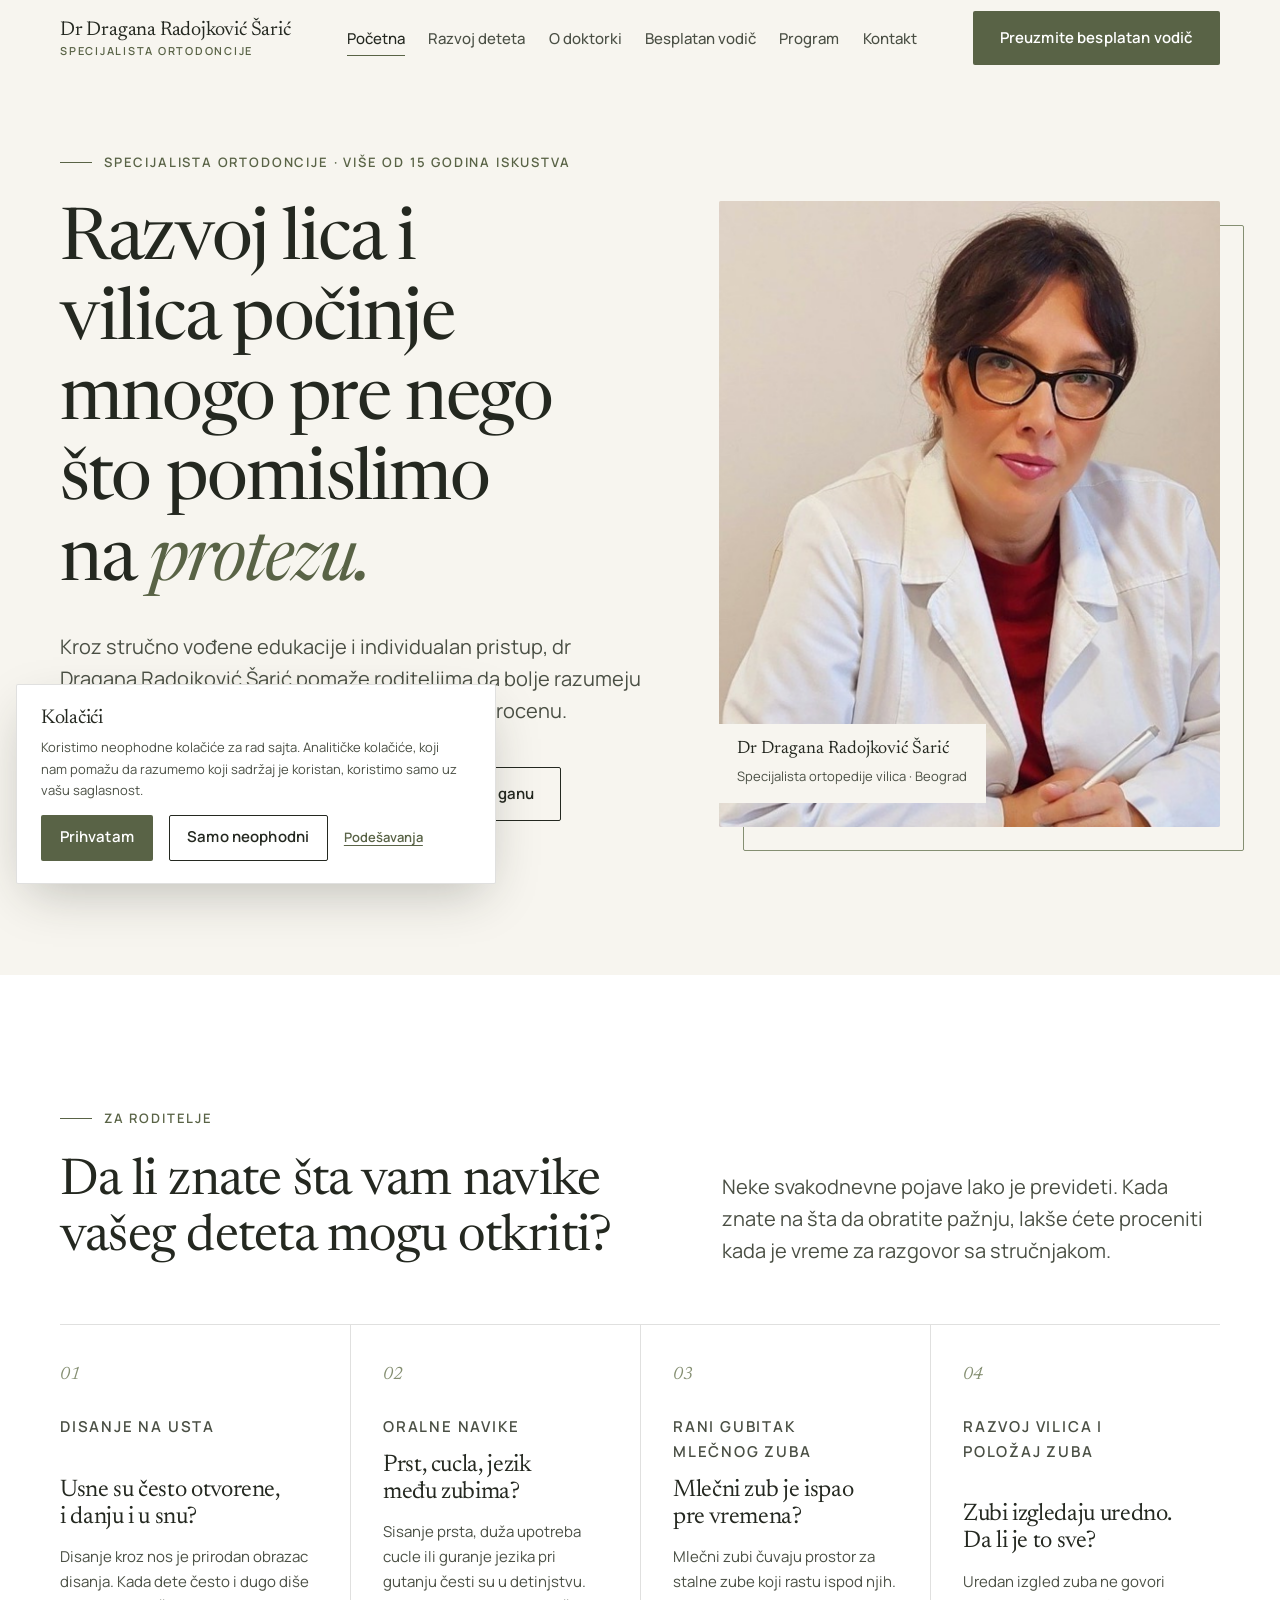
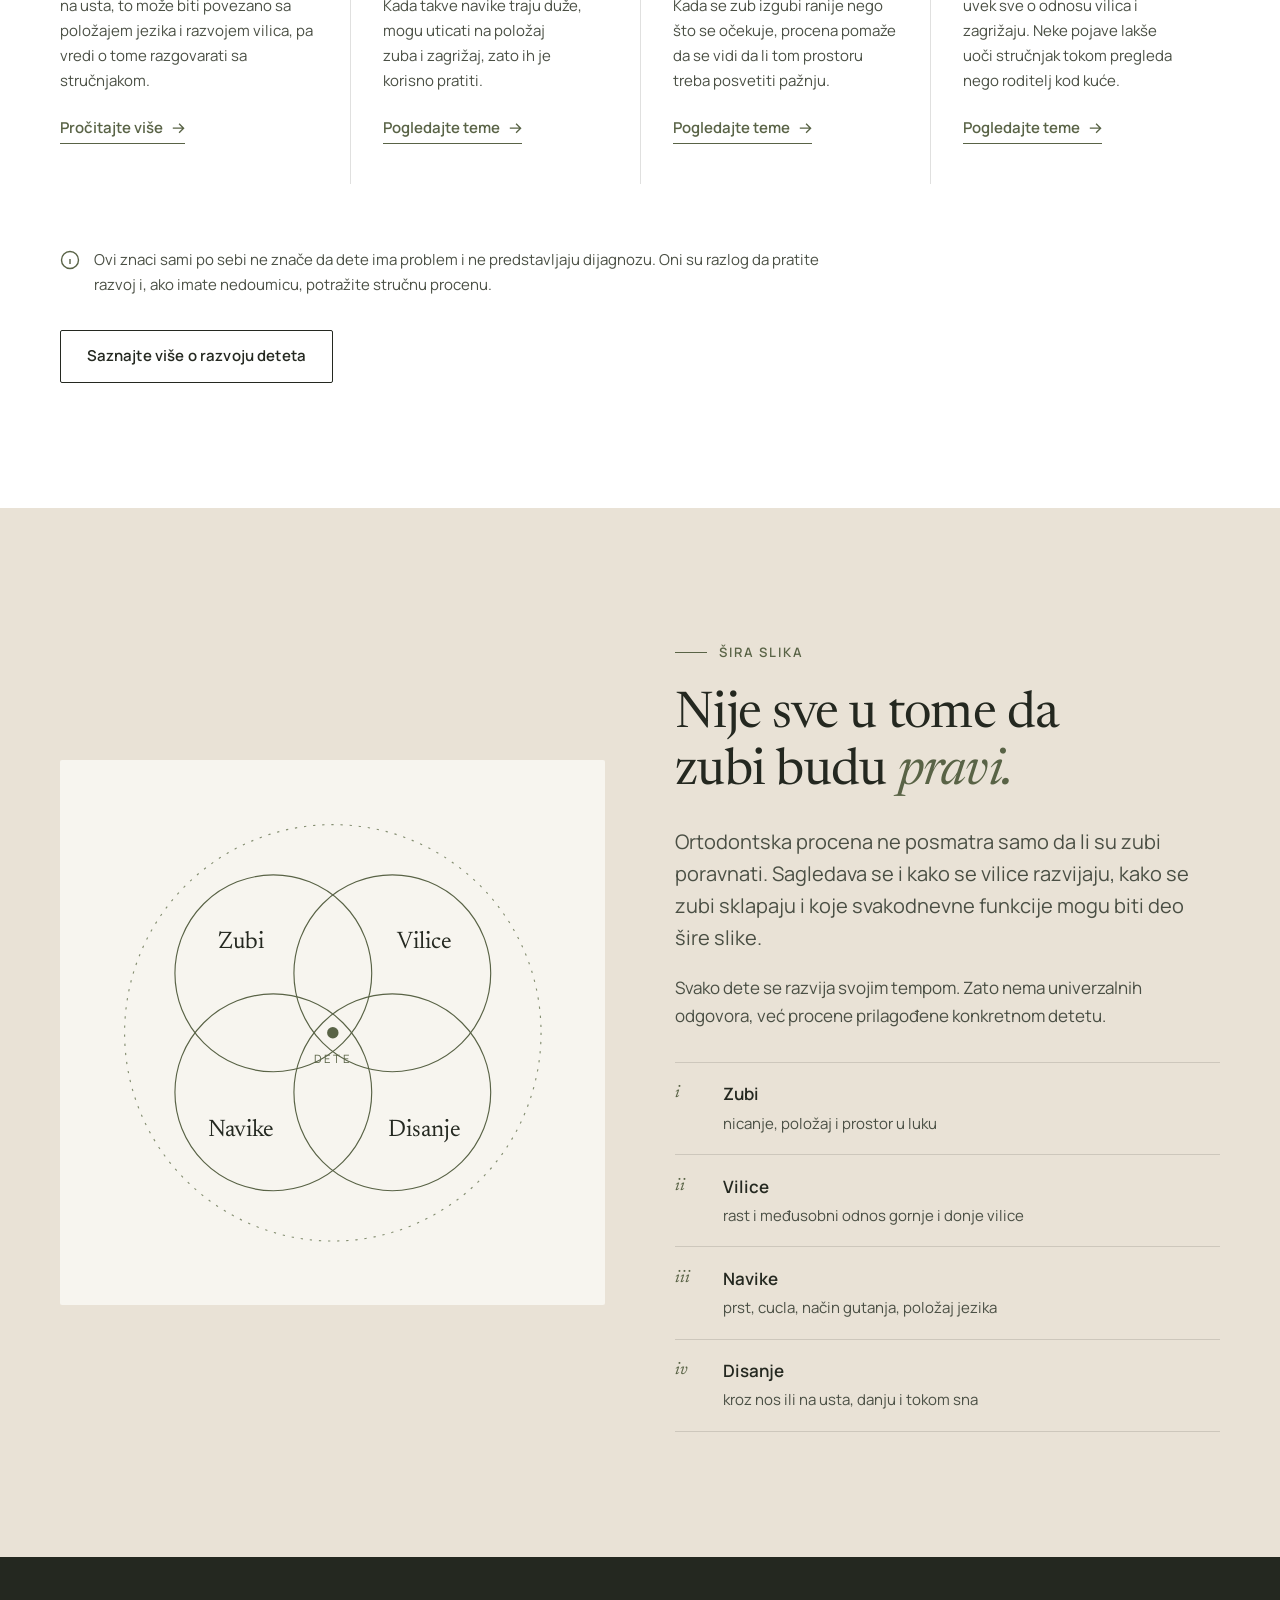
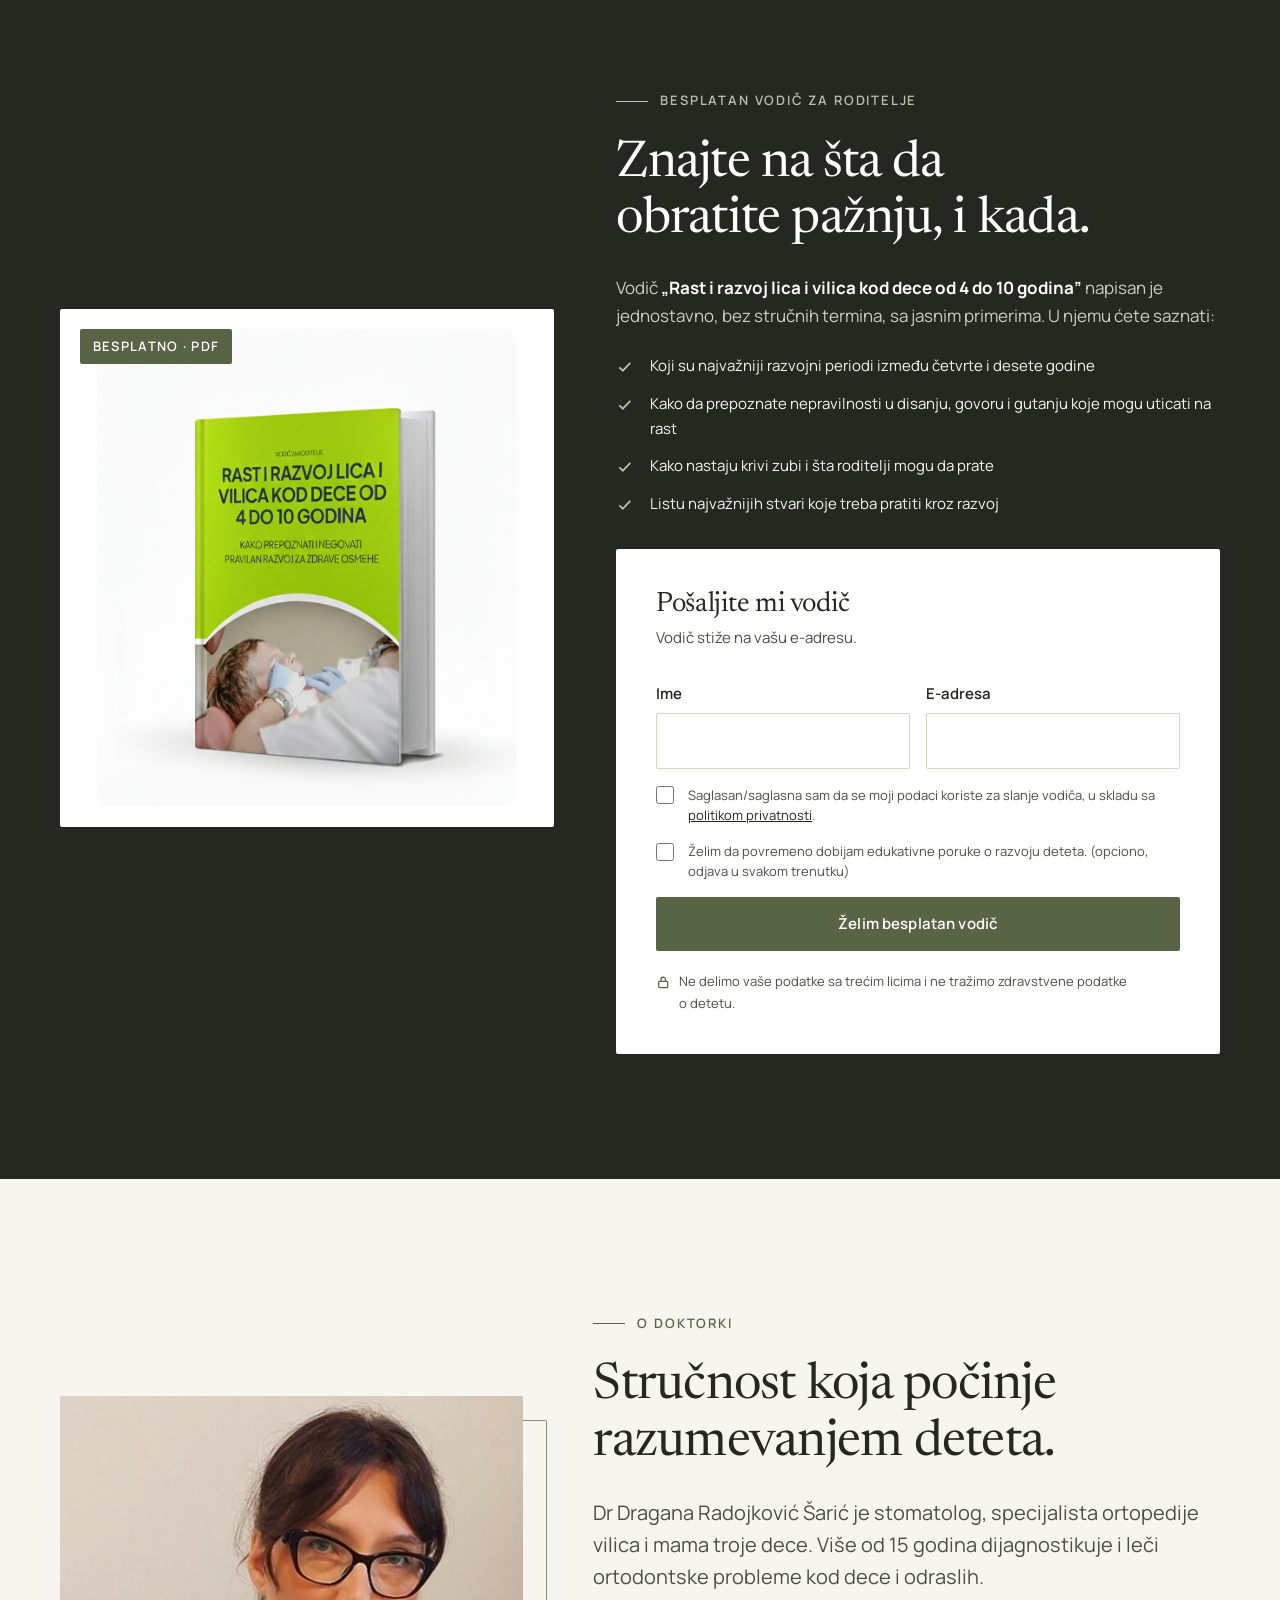
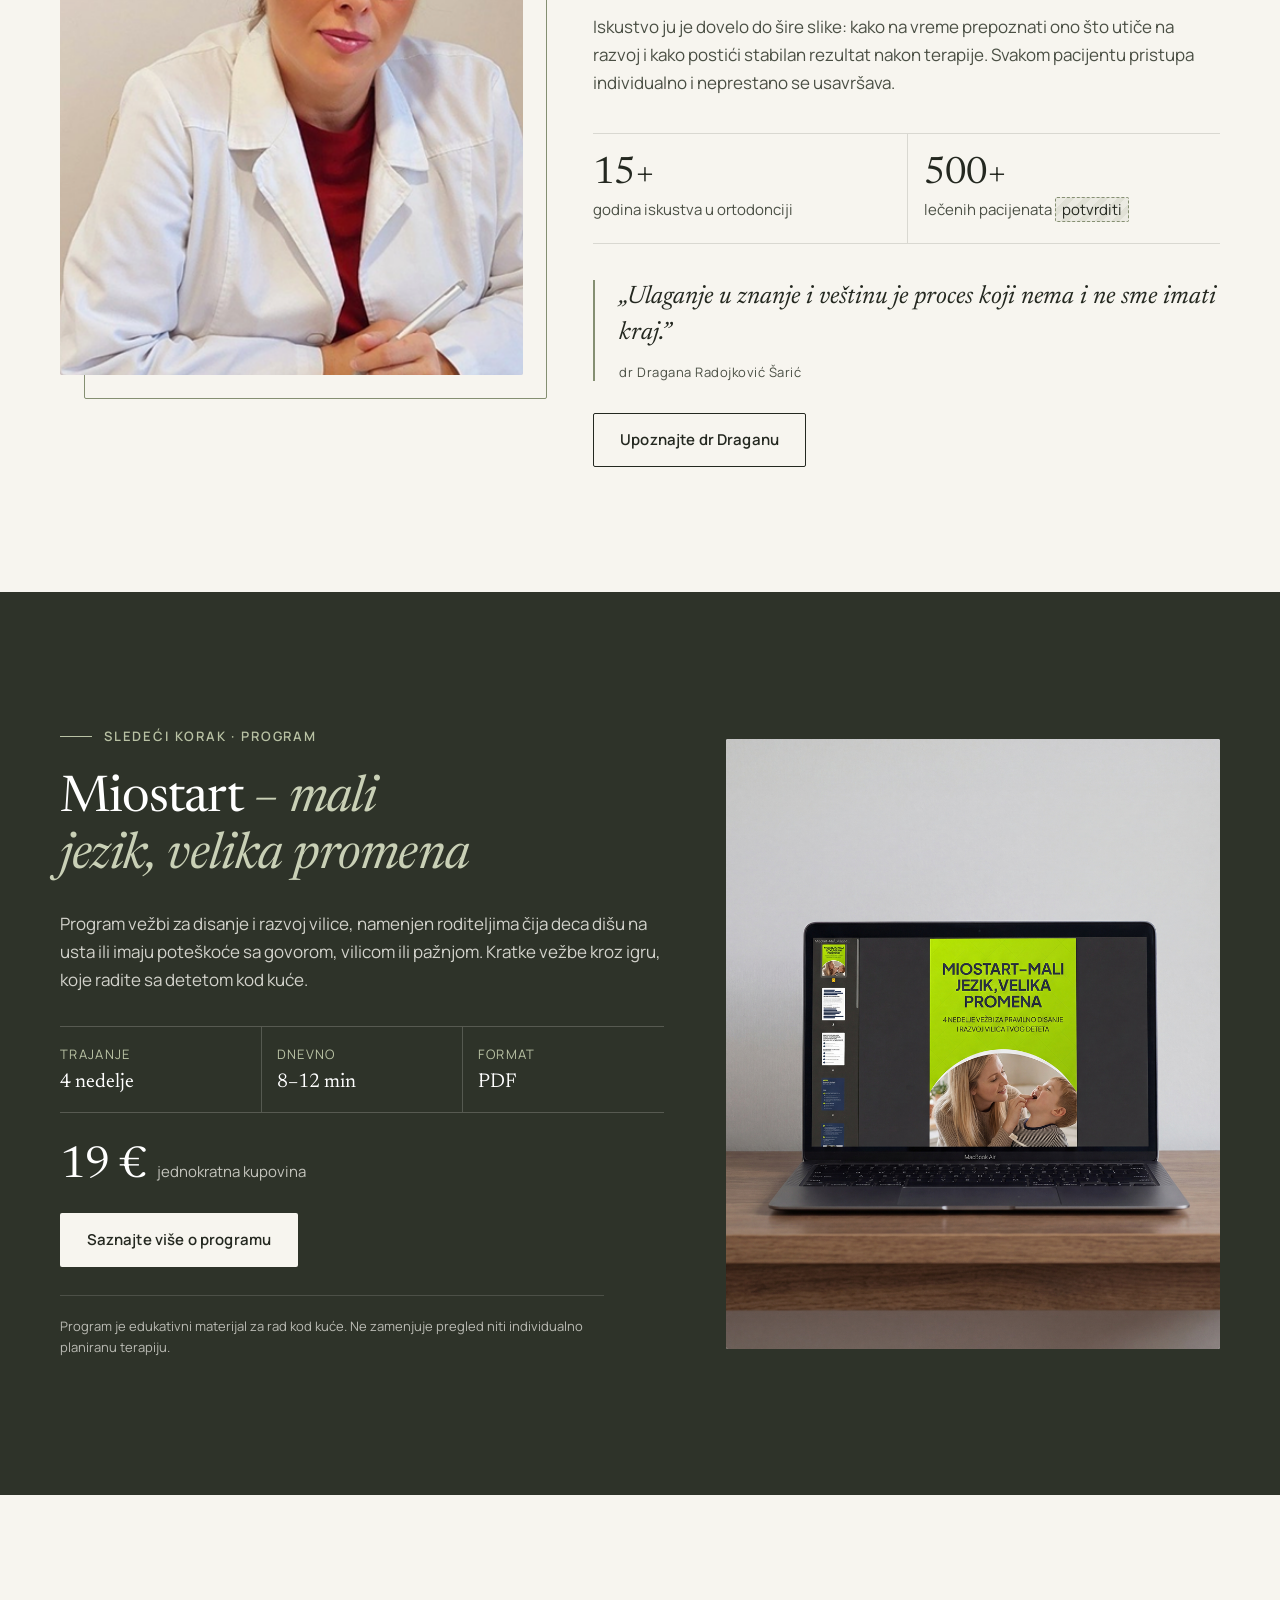
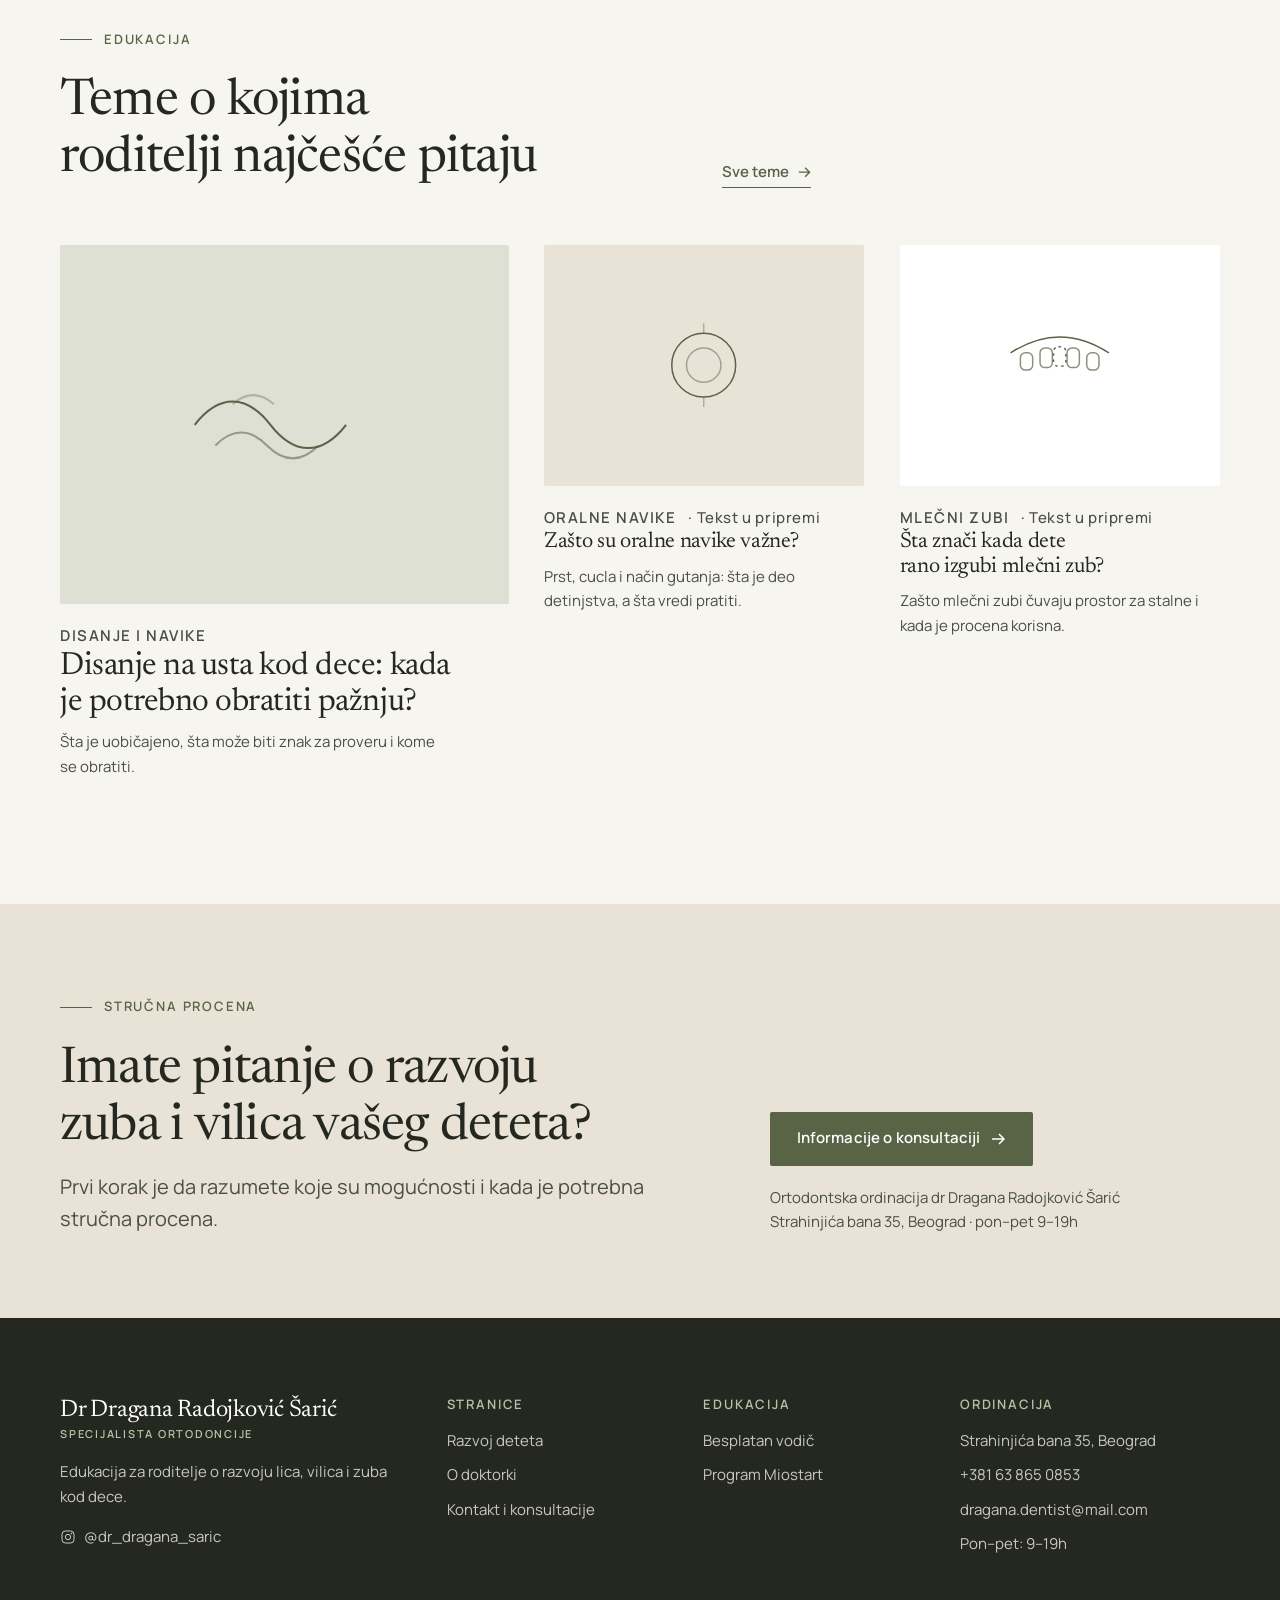
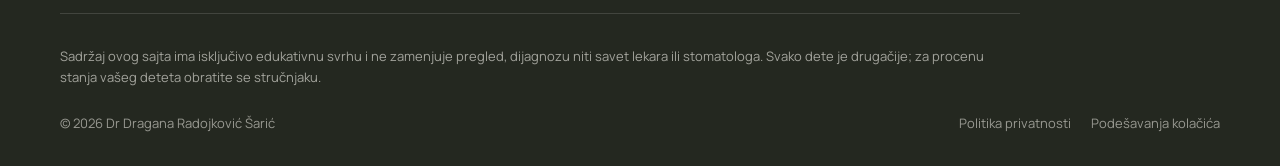
==== index.html @ 41e2f014 "Sajt dr Dragane Radojković Šarić: početna, o doktorki, biblioteka, članak, vodič, program, kontakt C" ====
<!doctype html>
<html lang="sr-Latn" class="no-js">
<head>
  <meta charset="utf-8">
  <meta name="viewport" content="width=device-width, initial-scale=1">
  <meta name="robots" content="noindex, nofollow"><!-- ukloniti pri objavi na pravom domenu -->
  <title>Dr Dragana Radojković Šarić — razvoj lica, vilica i zuba kod dece</title>
  <meta name="description" content="Specijalista ortodoncije sa više od 15 godina iskustva. Edukacija za roditelje o razvoju lica, vilica i zuba kod dece, besplatan vodič i informacije o konsultaciji.">
  <!-- Zameniti stvarnim domenom pre objavljivanja -->
  <link rel="canonical" href="https://DOMEN.rs/">
  <meta property="og:type" content="website">
  <meta property="og:locale" content="sr_RS">
  <meta property="og:title" content="Dr Dragana Radojković Šarić — razvoj lica i vilica kod dece">
  <meta property="og:description" content="Razumevanje razvoja danas. Bolje odluke za osmeh vašeg deteta sutra.">
  <meta property="og:image" content="assets/img/dr-dragana-portret.png">
  <link rel="preconnect" href="https://fonts.googleapis.com">
  <link rel="preconnect" href="https://fonts.gstatic.com" crossorigin>
  <link href="https://fonts.googleapis.com/css2?family=Manrope:wght@400;500;600;700&family=Newsreader:ital,opsz,wght@0,6..72,300;0,6..72,400;0,6..72,500;1,6..72,300;1,6..72,400&display=swap&subset=latin-ext" rel="stylesheet">
  <link rel="stylesheet" href="css/style.css">
  <script type="application/ld+json">
  {
    "@context": "https://schema.org",
    "@type": "Dentist",
    "name": "Ortodontska ordinacija dr Dragana Radojković Šarić",
    "medicalSpecialty": "Orthodontic",
    "founder": { "@type": "Person", "name": "Dragana Radojković Šarić", "jobTitle": "Specijalista ortopedije vilica (ortodoncije)" },
    "address": { "@type": "PostalAddress", "streetAddress": "Strahinjića bana 35", "addressLocality": "Beograd", "addressCountry": "RS" },
    "telephone": "+381638650853",
    "openingHours": "Mo-Fr 09:00-19:00",
    "sameAs": ["https://www.instagram.com/dr_dragana_saric/", "https://ortodont.rs/"]
  }
  </script>
</head>
<body>
  <a class="skip-link" href="#sadrzaj">Preskoči na sadržaj</a>

  <!-- ================= HEADER ================= -->
  <header class="site-header">
    <div class="container header-inner">
      <a class="brand" href="index.html" aria-label="Dr Dragana Radojković Šarić — početna">
        <span class="brand__name">Dr Dragana Radojković Šarić</span>
        <span class="brand__title">Specijalista ortodoncije</span>
      </a>
      <nav class="nav" aria-label="Glavna navigacija">
        <ul>
          <li><a href="index.html" aria-current="page">Početna</a></li>
          <li><a href="razvoj-deteta.html">Razvoj deteta</a></li>
          <li><a href="o-doktorki.html">O doktorki</a></li>
          <li><a href="vodic.html">Besplatan vodič</a></li>
          <li><a href="program.html">Program</a></li>
          <li><a href="kontakt.html">Kontakt</a></li>
        </ul>
      </nav>
      <a class="btn btn--primary header-cta" href="vodic.html" data-track="guide_cta_click">Preuzmite besplatan vodič</a>
      <button class="menu-toggle" aria-expanded="false" aria-controls="mobile-nav">
        <span class="menu-toggle__label">Meni</span><span class="menu-toggle__bars" aria-hidden="true"></span>
      </button>
    </div>
  </header>
  <div class="mobile-nav" id="mobile-nav" hidden>
    <nav aria-label="Mobilna navigacija">
      <ul>
        <li><a href="index.html" aria-current="page">Početna</a></li>
        <li><a href="razvoj-deteta.html">Razvoj deteta</a></li>
        <li><a href="o-doktorki.html">O doktorki</a></li>
        <li><a href="vodic.html">Besplatan vodič</a></li>
        <li><a href="program.html">Program</a></li>
        <li><a href="kontakt.html">Kontakt</a></li>
      </ul>
    </nav>
    <a class="btn btn--primary btn--block" href="vodic.html" data-track="guide_cta_click">Preuzmite besplatan vodič</a>
  </div>

  <main id="sadrzaj">

    <!-- ================= HERO ================= -->
    <section class="hero">
      <div class="container hero__grid">
        <div>
          <p class="hero__credibility">Specijalista ortodoncije · Više od 15 godina iskustva</p>
          <h1>Razvoj lica i vilica počinje mnogo pre nego što pomislimo na <em>protezu.</em></h1>
          <p class="lead">Kroz stručno vođene edukacije i individualan pristup, dr Dragana Radojković Šarić pomaže roditeljima da bolje razumeju razvoj deteta i znaju kada je vreme za stručnu procenu.</p>
          <div class="btn-row">
            <a class="btn btn--primary" href="#vodic" data-track="guide_cta_click">Preuzmite besplatan vodič
              <svg viewBox="0 0 16 16" fill="none" stroke="currentColor" stroke-width="1.5" aria-hidden="true"><path d="M2 8h12M9 3l5 5-5 5"/></svg></a>
            <a class="btn btn--ghost" href="o-doktorki.html">Upoznajte dr Draganu</a>
          </div>
          <p class="hero__note">Besplatan PDF vodič za roditelje dece od 4 do 10 godina.</p>
        </div>
        <figure class="portrait">
          <div class="portrait__frame">
            <img src="assets/img/dr-dragana-portret.png" width="1176" height="1336" alt="Dr Dragana Radojković Šarić u belom mantilu, za radnim stolom" fetchpriority="high">
          </div>
          <figcaption class="portrait__caption">
            <strong>Dr Dragana Radojković Šarić</strong>
            <span>Specijalista ortopedije vilica · Beograd</span>
          </figcaption>
        </figure>
      </div>
    </section>

    <!-- ================= SVESNOST RODITELJA ================= -->
    <section class="section section--white" aria-labelledby="navike-naslov">
      <div class="container">
        <div class="section-head section-head--split reveal">
          <div>
            <p class="eyebrow">Za roditelje</p>
            <h2 id="navike-naslov" class="mb-0">Da li znate šta vam navike vašeg deteta mogu otkriti?</h2>
          </div>
          <p class="lead mb-0">Neke svakodnevne pojave lako je prevideti. Kada znate na šta da obratite pažnju, lakše ćete proceniti kada je vreme za razgovor sa stručnjakom.</p>
        </div>

        <div class="topics reveal">
          <article class="topic">
            <span class="topic__num">01</span>
            <p class="topic__label">Disanje na usta</p>
            <h3>Usne su često otvorene, i danju i u snu?</h3>
            <p>Disanje kroz nos je prirodan obrazac disanja. Kada dete često i dugo diše na usta, to može biti povezano sa položajem jezika i razvojem vilica, pa vredi o tome razgovarati sa stručnjakom.</p>
            <a class="link-arrow" href="clanak-disanje-na-usta.html">Pročitajte više
              <svg viewBox="0 0 16 16" fill="none" stroke="currentColor" stroke-width="1.5" aria-hidden="true"><path d="M2 8h12M9 3l5 5-5 5"/></svg></a>
          </article>
          <article class="topic">
            <span class="topic__num">02</span>
            <p class="topic__label">Oralne navike</p>
            <h3>Prst, cucla, jezik među zubima?</h3>
            <p>Sisanje prsta, duža upotreba cucle ili guranje jezika pri gutanju česti su u detinjstvu. Kada takve navike traju duže, mogu uticati na položaj zuba i zagrižaj, zato ih je korisno pratiti.</p>
            <a class="link-arrow" href="razvoj-deteta.html#disanje-navike">Pogledajte teme
              <svg viewBox="0 0 16 16" fill="none" stroke="currentColor" stroke-width="1.5" aria-hidden="true"><path d="M2 8h12M9 3l5 5-5 5"/></svg></a>
          </article>
          <article class="topic">
            <span class="topic__num">03</span>
            <p class="topic__label">Rani gubitak mlečnog zuba</p>
            <h3>Mlečni zub je ispao pre vremena?</h3>
            <p>Mlečni zubi čuvaju prostor za stalne zube koji rastu ispod njih. Kada se zub izgubi ranije nego što se očekuje, procena pomaže da se vidi da li tom prostoru treba posvetiti pažnju.</p>
            <a class="link-arrow" href="razvoj-deteta.html#mlecni-zubi">Pogledajte teme
              <svg viewBox="0 0 16 16" fill="none" stroke="currentColor" stroke-width="1.5" aria-hidden="true"><path d="M2 8h12M9 3l5 5-5 5"/></svg></a>
          </article>
          <article class="topic">
            <span class="topic__num">04</span>
            <p class="topic__label">Razvoj vilica i položaj zuba</p>
            <h3>Zubi izgledaju uredno. Da li je to sve?</h3>
            <p>Uredan izgled zuba ne govori uvek sve o odnosu vilica i zagrižaju. Neke pojave lakše uoči stručnjak tokom pregleda nego roditelj kod kuće.</p>
            <a class="link-arrow" href="razvoj-deteta.html#razvoj-vilica">Pogledajte teme
              <svg viewBox="0 0 16 16" fill="none" stroke="currentColor" stroke-width="1.5" aria-hidden="true"><path d="M2 8h12M9 3l5 5-5 5"/></svg></a>
          </article>
        </div>

        <p class="disclaimer-inline">
          <svg viewBox="0 0 20 20" fill="none" stroke="currentColor" stroke-width="1.4" aria-hidden="true"><circle cx="10" cy="10" r="8.5"/><path d="M10 9v5M10 6.2v.1"/></svg>
          <span>Ovi znaci sami po sebi ne znače da dete ima problem i ne predstavljaju dijagnozu. Oni su razlog da pratite razvoj i, ako imate nedoumicu, potražite stručnu procenu.</span>
        </p>
        <div class="mt-2">
          <a class="btn btn--ghost" href="razvoj-deteta.html">Saznajte više o razvoju deteta</a>
        </div>
      </div>
    </section>

    <!-- ================= FILOZOFIJA ================= -->
    <section class="section section--beige" aria-labelledby="filozofija-naslov">
      <div class="container philosophy">
        <div class="philosophy__visual reveal" aria-hidden="true">
          <svg viewBox="0 0 400 400" fill="none">
            <circle cx="200" cy="200" r="182" stroke="#858F72" stroke-dasharray="2 6"/>
            <circle cx="148" cy="148" r="86" stroke="#596346"/>
            <circle cx="252" cy="148" r="86" stroke="#596346"/>
            <circle cx="148" cy="252" r="86" stroke="#596346"/>
            <circle cx="252" cy="252" r="86" stroke="#596346"/>
            <circle cx="200" cy="200" r="5" fill="#596346"/>
            <g font-family="Newsreader, Georgia, serif" font-size="21" fill="#242820" text-anchor="middle">
              <text x="120" y="126">Zubi</text>
              <text x="280" y="126">Vilice</text>
              <text x="120" y="290">Navike</text>
              <text x="280" y="290">Disanje</text>
            </g>
            <g font-family="Manrope, sans-serif" font-size="10" letter-spacing="2" fill="#596346" text-anchor="middle">
              <text x="200" y="226">DETE</text>
            </g>
          </svg>
        </div>
        <div class="reveal">
          <p class="eyebrow">Šira slika</p>
          <h2 id="filozofija-naslov">Nije sve u tome da zubi budu <em>pravi.</em></h2>
          <p class="lead">Ortodontska procena ne posmatra samo da li su zubi poravnati. Sagledava se i kako se vilice razvijaju, kako se zubi sklapaju i koje svakodnevne funkcije mogu biti deo šire slike.</p>
          <p class="muted">Svako dete se razvija svojim tempom. Zato nema univerzalnih odgovora, već procene prilagođene konkretnom detetu.</p>
          <ul class="pillars">
            <li><b>i</b><div><strong>Zubi</strong><span>nicanje, položaj i prostor u luku</span></div></li>
            <li><b>ii</b><div><strong>Vilice</strong><span>rast i međusobni odnos gornje i donje vilice</span></div></li>
            <li><b>iii</b><div><strong>Navike</strong><span>prst, cucla, način gutanja, položaj jezika</span></div></li>
            <li><b>iv</b><div><strong>Disanje</strong><span>kroz nos ili na usta, danju i tokom sna</span></div></li>
          </ul>
        </div>
      </div>
    </section>

    <!-- ================= BESPLATAN VODIČ ================= -->
    <section class="section section--ink" id="vodic" aria-labelledby="vodic-naslov">
      <div class="container guide">
        <figure class="guide__cover reveal">
          <div class="guide__cover-bg">
            <img src="assets/img/vodic-korica.png" width="966" height="1100" loading="lazy" alt="Korica vodiča „Rast i razvoj lica i vilica kod dece od 4 do 10 godina”">
          </div>
          <span class="guide__tag">Besplatno · PDF</span>
        </figure>

        <div class="reveal" data-form-wrap>
          <div data-hide-on-success>
            <p class="eyebrow">Besplatan vodič za roditelje</p>
            <h2 id="vodic-naslov">Znajte na šta da obratite pažnju, i kada.</h2>
            <p style="color:rgba(247,245,239,.8)">Vodič <strong style="color:#fff">„Rast i razvoj lica i vilica kod dece od 4 do 10 godina”</strong> napisan je jednostavno, bez stručnih termina, sa jasnim primerima. U njemu ćete saznati:</p>
            <ul class="checklist">
              <li><svg viewBox="0 0 16 16" fill="none" stroke="currentColor" stroke-width="1.6" aria-hidden="true"><path d="M3 8.5l3.2 3L13 4.5"/></svg>Koji su najvažniji razvojni periodi između četvrte i desete godine</li>
              <li><svg viewBox="0 0 16 16" fill="none" stroke="currentColor" stroke-width="1.6" aria-hidden="true"><path d="M3 8.5l3.2 3L13 4.5"/></svg>Kako da prepoznate nepravilnosti u disanju, govoru i gutanju koje mogu uticati na rast</li>
              <li><svg viewBox="0 0 16 16" fill="none" stroke="currentColor" stroke-width="1.6" aria-hidden="true"><path d="M3 8.5l3.2 3L13 4.5"/></svg>Kako nastaju krivi zubi i šta roditelji mogu da prate</li>
              <li><svg viewBox="0 0 16 16" fill="none" stroke="currentColor" stroke-width="1.6" aria-hidden="true"><path d="M3 8.5l3.2 3L13 4.5"/></svg>Listu najvažnijih stvari koje treba pratiti kroz razvoj</li>
            </ul>
          </div>

          <div class="form-card">
            <form class="form" data-form="guide" novalidate>
              <div data-hide-on-success>
                <h3>Pošaljite mi vodič</h3>
                <p class="small muted">Vodič stiže na vašu e-adresu.</p>
              </div>
              <div class="form__row form__row--2">
                <div class="field">
                  <label for="h-ime">Ime</label>
                  <input id="h-ime" name="ime" type="text" autocomplete="given-name" required>
                  <span class="field__error">Unesite ime.</span>
                </div>
                <div class="field">
                  <label for="h-email">E-adresa</label>
                  <input id="h-email" name="email" type="email" autocomplete="email" inputmode="email" required>
                  <span class="field__error">Unesite ispravnu e-adresu.</span>
                </div>
              </div>
              <label class="consent">
                <input type="checkbox" name="saglasnost" required>
                <span>Saglasan/saglasna sam da se moji podaci koriste za slanje vodiča, u skladu sa <a href="politika-privatnosti.html">politikom privatnosti</a>.</span>
              </label>
              <label class="consent">
                <input type="checkbox" name="edukativne_poruke" value="da">
                <span>Želim da povremeno dobijam edukativne poruke o razvoju deteta. <span class="opt">(opciono, odjava u svakom trenutku)</span></span>
              </label>
              <div class="form-status" role="alert" aria-live="polite"></div>
              <button class="btn btn--primary btn--block" type="submit" data-track="guide_form_submit">Želim besplatan vodič</button>
              <p class="privacy"><svg viewBox="0 0 16 16" fill="none" stroke="currentColor" stroke-width="1.4" aria-hidden="true"><rect x="3" y="7" width="10" height="7" rx="1"/><path d="M5.5 7V5a2.5 2.5 0 015 0v2"/></svg>Ne delimo vaše podatke sa trećim licima i ne tražimo zdravstvene podatke o detetu.</p>
            </form>
            <div class="form-success" hidden>
              <div class="form-success__icon"><svg viewBox="0 0 16 16" fill="none" stroke="currentColor" stroke-width="1.6" aria-hidden="true"><path d="M3 8.5l3.2 3L13 4.5"/></svg></div>
              <h3>Hvala! Vodič je na putu.</h3>
              <p class="muted small">Proverite svoju e-poštu za nekoliko minuta. Ako poruku ne vidite, pogledajte i folder „Promocije” ili „Neželjena pošta”.</p>
              <a class="link-arrow" href="razvoj-deteta.html">Dok čekate, pročitajte nešto o razvoju deteta
                <svg viewBox="0 0 16 16" fill="none" stroke="currentColor" stroke-width="1.5" aria-hidden="true"><path d="M2 8h12M9 3l5 5-5 5"/></svg></a>
            </div>
          </div>
        </div>
      </div>
    </section>

    <!-- ================= O DOKTORKI ================= -->
    <section class="section" aria-labelledby="doktorka-naslov">
      <div class="container about">
        <figure class="portrait reveal">
          <div class="portrait__frame">
            <img src="assets/img/dr-dragana-portret-mali.png" width="484" height="550" loading="lazy" alt="Portret dr Dragane Radojković Šarić">
          </div>
        </figure>
        <div class="reveal">
          <p class="eyebrow">O doktorki</p>
          <h2 id="doktorka-naslov">Stručnost koja počinje razumevanjem deteta.</h2>
          <p class="lead">Dr Dragana Radojković Šarić je stomatolog, specijalista ortopedije vilica i mama troje dece. Više od 15 godina dijagnostikuje i leči ortodontske probleme kod dece i odraslih.</p>
          <p class="muted">Iskustvo ju je dovelo do šire slike: kako na vreme prepoznati ono što utiče na razvoj i kako postići stabilan rezultat nakon terapije. Svakom pacijentu pristupa individualno i neprestano se usavršava.</p>
          <dl class="facts">
            <div class="fact"><dt class="sr-only">Iskustvo</dt><dd class="mb-0" style="margin:0"><span class="fact__value">15+</span><span class="fact__label">godina iskustva u ortodonciji</span></dd></div>
            <div class="fact"><dt class="sr-only">Pacijenti</dt><dd style="margin:0"><span class="fact__value">500+</span><span class="fact__label">lečenih pacijenata <mark class="ph" title="Potvrditi sa doktorkom da je broj aktuelan">potvrditi</mark></span></dd></div>
          </dl>
          <blockquote class="quote">„Ulaganje u znanje i veštinu je proces koji nema i ne sme imati kraj.”<cite>dr Dragana Radojković Šarić</cite></blockquote>
          <a class="btn btn--ghost" href="o-doktorki.html">Upoznajte dr Draganu</a>
        </div>
      </div>
    </section>

    <!-- ================= PROGRAM ================= -->
    <section class="section section--ink" aria-labelledby="program-naslov" style="background:#2E3329">
      <div class="container program">
        <div class="reveal">
          <p class="eyebrow">Sledeći korak · Program</p>
          <h2 id="program-naslov">Miostart <em style="color:#C9D0B6">– mali jezik, velika promena</em></h2>
          <p style="color:rgba(247,245,239,.82)">Program vežbi za disanje i razvoj vilice, namenjen roditeljima čija deca dišu na usta ili imaju poteškoće sa govorom, vilicom ili pažnjom. Kratke vežbe kroz igru, koje radite sa detetom kod kuće.</p>
          <dl class="program__specs">
            <div><dt>Trajanje</dt><dd>4 nedelje</dd></div>
            <div><dt>Dnevno</dt><dd>8–12 min</dd></div>
            <div><dt>Format</dt><dd>PDF</dd></div>
          </dl>
          <div class="price-line"><span class="price-line__value">19 €</span><span class="price-line__note">jednokratna kupovina</span></div>
          <div class="btn-row">
            <a class="btn btn--light" href="program.html" data-track="program_cta_click">Saznajte više o programu</a>
          </div>
          <p class="clinical-note">Program je edukativni materijal za rad kod kuće. Ne zamenjuje pregled niti individualno planiranu terapiju.</p>
        </div>
        <figure class="program__visual reveal">
          <img src="assets/img/miostart-program.png" width="972" height="1200" loading="lazy" alt="Program Miostart prikazan na ekranu laptopa">
        </figure>
      </div>
    </section>

    <!-- ================= ČLANCI ================= -->
    <section class="section" aria-labelledby="clanci-naslov">
      <div class="container">
        <div class="section-head section-head--split reveal">
          <div>
            <p class="eyebrow">Edukacija</p>
            <h2 id="clanci-naslov" class="mb-0">Teme o kojima roditelji najčešće pitaju</h2>
          </div>
          <div><a class="link-arrow" href="razvoj-deteta.html">Sve teme
            <svg viewBox="0 0 16 16" fill="none" stroke="currentColor" stroke-width="1.5" aria-hidden="true"><path d="M2 8h12M9 3l5 5-5 5"/></svg></a></div>
        </div>
        <div class="articles articles--home reveal">
          <a class="article-card article-card--feature" href="clanak-disanje-na-usta.html">
            <div class="article-card__media article-card__media--sage" aria-hidden="true">
              <svg viewBox="0 0 120 80" fill="none" stroke="currentColor" stroke-width="1.2"><path d="M8 40c14-18 30-18 44 0s30 18 44 0"/><path d="M20 52c10-10 20-10 30 0s20 10 30 0" opacity=".55"/><path d="M30 28c8-7 16-7 24 0" opacity=".35"/></svg>
            </div>
            <p class="article-card__meta">Disanje i navike</p>
            <h3>Disanje na usta kod dece: kada je potrebno obratiti pažnju?</h3>
            <p>Šta je uobičajeno, šta može biti znak za proveru i kome se obratiti.</p>
          </a>
          <div class="article-card" aria-disabled="true">
            <div class="article-card__media" aria-hidden="true">
              <svg viewBox="0 0 120 80" fill="none" stroke="currentColor" stroke-width="1.2"><circle cx="60" cy="40" r="26"/><circle cx="60" cy="40" r="14" opacity=".5"/><path d="M60 14v-8M60 74v-8" opacity=".4"/></svg>
            </div>
            <p class="article-card__meta">Oralne navike <span class="status">· Tekst u pripremi</span></p>
            <h3>Zašto su oralne navike važne?</h3>
            <p>Prst, cucla i način gutanja: šta je deo detinjstva, a šta vredi pratiti.</p>
          </div>
          <div class="article-card" aria-disabled="true">
            <div class="article-card__media article-card__media--ivory" aria-hidden="true">
              <svg viewBox="0 0 120 80" fill="none" stroke="currentColor" stroke-width="1.2"><path d="M20 30q40 -26 80 0"/><g opacity=".7"><rect x="28" y="30" width="10" height="14" rx="4"/><rect x="44" y="26" width="10" height="16" rx="4"/><rect x="66" y="26" width="10" height="16" rx="4"/><rect x="82" y="30" width="10" height="14" rx="4"/></g><rect x="55" y="25" width="10" height="16" rx="4" stroke-dasharray="2 3"/></svg>
            </div>
            <p class="article-card__meta">Mlečni zubi <span class="status">· Tekst u pripremi</span></p>
            <h3>Šta znači kada dete rano izgubi mlečni zub?</h3>
            <p>Zašto mlečni zubi čuvaju prostor za stalne i kada je procena korisna.</p>
          </div>
        </div>
      </div>
    </section>

    <!-- ================= KONSULTACIJA ================= -->
    <section class="section section--beige section--tight" aria-labelledby="konsultacija-naslov">
      <div class="container consult">
        <div class="reveal">
          <p class="eyebrow">Stručna procena</p>
          <h2 id="konsultacija-naslov">Imate pitanje o razvoju zuba i vilica vašeg deteta?</h2>
          <p class="lead mb-0">Prvi korak je da razumete koje su mogućnosti i kada je potrebna stručna procena.</p>
        </div>
        <div class="consult__aside reveal">
          <a class="btn btn--primary" href="kontakt.html" data-track="consultation_cta_click">Informacije o konsultaciji
            <svg viewBox="0 0 16 16" fill="none" stroke="currentColor" stroke-width="1.5" aria-hidden="true"><path d="M2 8h12M9 3l5 5-5 5"/></svg></a>
          <p class="mb-0">Ortodontska ordinacija dr Dragana Radojković Šarić<br>Strahinjića bana 35, Beograd · pon–pet 9–19h</p>
        </div>
      </div>
    </section>
  </main>

  <!-- ================= FOOTER ================= -->
  <footer class="site-footer">
    <div class="container">
      <div class="footer-grid">
        <div class="footer-brand">
          <a class="brand" href="index.html"><span class="brand__name">Dr Dragana Radojković Šarić</span><span class="brand__title">Specijalista ortodoncije</span></a>
          <p>Edukacija za roditelje o razvoju lica, vilica i zuba kod dece.</p>
          <a class="ig-link" href="https://www.instagram.com/dr_dragana_saric/" target="_blank" rel="noopener">
            <svg viewBox="0 0 24 24" fill="none" stroke="currentColor" stroke-width="1.5" aria-hidden="true"><rect x="3" y="3" width="18" height="18" rx="5"/><circle cx="12" cy="12" r="4"/><circle cx="17.3" cy="6.7" r=".6" fill="currentColor"/></svg>@dr_dragana_saric</a>
        </div>
        <div>
          <h4>Stranice</h4>
          <ul>
            <li><a href="razvoj-deteta.html">Razvoj deteta</a></li>
            <li><a href="o-doktorki.html">O doktorki</a></li>
            <li><a href="kontakt.html">Kontakt i konsultacije</a></li>
          </ul>
        </div>
        <div>
          <h4>Edukacija</h4>
          <ul>
            <li><a href="vodic.html">Besplatan vodič</a></li>
            <li><a href="program.html">Program Miostart</a></li>
          </ul>
        </div>
        <div>
          <h4>Ordinacija</h4>
          <address>
            <span>Strahinjića bana 35, Beograd</span>
            <a href="tel:+381638650853">+381 63 865 0853</a>
            <a href="mailto:dragana.dentist@mail.com">dragana.dentist@mail.com</a>
            <span>Pon–pet: 9–19h</span>
          </address>
        </div>
      </div>
      <p class="footer-disclaimer">Sadržaj ovog sajta ima isključivo edukativnu svrhu i ne zamenjuje pregled, dijagnozu niti savet lekara ili stomatologa. Svako dete je drugačije; za procenu stanja vašeg deteta obratite se stručnjaku.</p>
      <div class="footer-bottom">
        <span>© <span data-year>2026</span> Dr Dragana Radojković Šarić</span>
        <nav aria-label="Pravne informacije">
          <a href="politika-privatnosti.html">Politika privatnosti</a>
          <button type="button" data-open-cookies>Podešavanja kolačića</button>
        </nav>
      </div>
    </div>
  </footer>

  <!-- ================= KOLAČIĆI ================= -->
  <div class="cookie" data-cookie role="dialog" aria-labelledby="cookie-naslov" hidden>
    <h2 id="cookie-naslov">Kolačići</h2>
    <p>Koristimo neophodne kolačiće za rad sajta. Analitičke kolačiće, koji nam pomažu da razumemo koji sadržaj je koristan, koristimo samo uz vašu saglasnost.</p>
    <div class="cookie__options" data-cookie-options hidden>
      <label><input type="checkbox" checked disabled><span>Neophodni<small>Potrebni za osnovni rad sajta.</small></span></label>
      <label><input type="checkbox" data-cookie-analytics><span>Analitički<small>Anonimna statistika poseta.</small></span></label>
      <button class="btn btn--ghost" type="button" data-cookie-action="save">Sačuvaj izbor</button>
    </div>
    <div class="btn-row">
      <button class="btn btn--primary" type="button" data-cookie-action="accept">Prihvatam</button>
      <button class="btn btn--ghost" type="button" data-cookie-action="reject">Samo neophodni</button>
      <button class="text-btn" type="button" data-cookie-action="customize">Podešavanja</button>
    </div>
  </div>

  <script src="js/main.js" defer></script>
</body>
</html>
---- css/style.css ----
/* =========================================================
   Dr Dragana Radojković Šarić — dizajn sistem
   ========================================================= */

:root {
  /* Paleta */
  --ivory: #F7F5EF;
  --white: #FFFFFF;
  --ink: #242820;
  --ink-soft: #4A4F44;
  --sage: #858F72;
  --olive: #596346;
  --olive-dark: #474F37;
  --beige: #E9E2D6;
  --beige-deep: #DCD3C3;
  --line: rgba(36, 40, 32, .14);
  --error: #9A3B2E;

  /* Tipografija */
  --serif: "Newsreader", Georgia, "Times New Roman", serif;
  --sans: "Manrope", system-ui, -apple-system, "Segoe UI", sans-serif;

  --fs-xs: .8125rem;
  --fs-sm: .9375rem;
  --fs-base: 1.0625rem;
  --fs-lg: 1.25rem;
  --fs-h3: clamp(1.375rem, 1.1rem + .9vw, 1.75rem);
  --fs-h2: clamp(2rem, 1.4rem + 2.2vw, 3.25rem);
  --fs-h1: clamp(2.5rem, 1.6rem + 3.6vw, 4.5rem);

  /* Razmaci */
  --gutter: clamp(1rem, .5rem + 2.5vw, 2.5rem);
  --section: clamp(4.5rem, 3rem + 6vw, 9rem);
  --max: 1240px;
  --measure: 38rem;

  --radius: 2px;
  --ease: cubic-bezier(.2, .7, .2, 1);
}

*, *::before, *::after { box-sizing: border-box; }

html { -webkit-text-size-adjust: 100%; scroll-behavior: smooth; }
@media (prefers-reduced-motion: reduce) {
  html { scroll-behavior: auto; }
  *, *::before, *::after { transition-duration: 0s !important; animation-duration: 0s !important; }
}

body {
  margin: 0;
  background: var(--ivory);
  color: var(--ink);
  font-family: var(--sans);
  font-size: var(--fs-base);
  line-height: 1.65;
  -webkit-font-smoothing: antialiased;
  text-rendering: optimizeLegibility;
}

img { max-width: 100%; height: auto; display: block; }
a { color: inherit; }
button, input, textarea, select { font: inherit; color: inherit; }

h1, h2, h3, h4 {
  font-family: var(--serif);
  font-weight: 400;
  line-height: 1.12;
  letter-spacing: -.015em;
  margin: 0 0 .5em;
  text-wrap: balance;
}
h1 { font-size: var(--fs-h1); letter-spacing: -.025em; }
h2 { font-size: var(--fs-h2); }
h3 { font-size: var(--fs-h3); }
h1 em, h2 em { font-style: italic; color: var(--olive); }
p { margin: 0 0 1em; text-wrap: pretty; }

:focus-visible { outline: 2px solid var(--olive); outline-offset: 3px; }

.skip-link {
  position: absolute; left: 1rem; top: -4rem; z-index: 100;
  background: var(--ink); color: var(--white); padding: .75rem 1rem; text-decoration: none;
}
.skip-link:focus { top: 1rem; }

.sr-only {
  position: absolute; width: 1px; height: 1px; padding: 0; margin: -1px;
  overflow: hidden; clip: rect(0 0 0 0); white-space: nowrap; border: 0;
}

/* ---------- Layout ---------- */
.container { width: 100%; max-width: var(--max); margin-inline: auto; padding-inline: var(--gutter); }
.container--narrow { max-width: 820px; }
.section { padding-block: var(--section); }
.section--tight { padding-block: clamp(3rem, 2rem + 4vw, 5.5rem); }
.section--white { background: var(--white); }
.section--beige { background: var(--beige); }
.section--ink { background: var(--ink); color: var(--ivory); }
.section--ink h2, .section--ink h3 { color: var(--white); }

.eyebrow {
  display: inline-flex; align-items: center; gap: .75rem;
  font-size: var(--fs-xs); font-weight: 600; letter-spacing: .14em; text-transform: uppercase;
  color: var(--olive); margin-bottom: 1.5rem;
}
.eyebrow::before { content: ""; width: 2rem; height: 1px; background: currentColor; }
.section--ink .eyebrow { color: #B9C2A4; }

.lead { font-size: var(--fs-lg); line-height: 1.6; color: var(--ink-soft); max-width: var(--measure); }
.muted { color: var(--ink-soft); }
.small { font-size: var(--fs-sm); }
.xsmall { font-size: var(--fs-xs); line-height: 1.55; }

.section-head { max-width: 46rem; margin-bottom: clamp(2.5rem, 2rem + 2vw, 4rem); }
.section-head--split {
  max-width: none; display: grid; gap: 1.5rem; align-items: end;
}
@media (min-width: 900px) { .section-head--split { grid-template-columns: 1.2fr 1fr; gap: 4rem; } }

/* ---------- Dugmad ---------- */
.btn {
  display: inline-flex; align-items: center; justify-content: center; gap: .6rem;
  min-height: 3.25rem; padding: .85rem 1.6rem;
  font-family: var(--sans); font-size: var(--fs-sm); font-weight: 600; letter-spacing: .01em;
  text-decoration: none; border: 1px solid transparent; border-radius: var(--radius);
  cursor: pointer; transition: background .25s var(--ease), color .25s var(--ease), border-color .25s var(--ease), transform .25s var(--ease);
}
.btn svg { width: 1rem; height: 1rem; flex: none; transition: transform .25s var(--ease); }
.btn:hover svg { transform: translateX(3px); }
.btn--primary { background: var(--olive); color: var(--white); }
.btn--primary:hover { background: var(--olive-dark); }
.btn--ghost { border-color: var(--ink); color: var(--ink); background: transparent; }
.btn--ghost:hover { background: var(--ink); color: var(--white); }
.btn--light { background: var(--ivory); color: var(--ink); }
.btn--light:hover { background: var(--white); }
.btn--outline-light { border-color: rgba(247,245,239,.5); color: var(--ivory); }
.btn--outline-light:hover { background: var(--ivory); color: var(--ink); }
.btn--block { width: 100%; }
.btn[disabled] { opacity: .6; cursor: progress; }

.btn-row { display: flex; flex-wrap: wrap; gap: .75rem 1rem; align-items: center; }

.link-arrow {
  display: inline-flex; align-items: center; gap: .5rem;
  font-size: var(--fs-sm); font-weight: 600; color: var(--olive);
  text-decoration: none; border-bottom: 1px solid currentColor; padding-bottom: 2px;
}
.link-arrow svg { width: .9rem; height: .9rem; transition: transform .25s var(--ease); }
.link-arrow:hover svg { transform: translateX(3px); }

/* ---------- Oznake za neverifikovan sadržaj ---------- */
.ph {
  background: repeating-linear-gradient(-45deg, rgba(133,143,114,.10) 0 6px, rgba(133,143,114,.20) 6px 12px);
  border: 1px dashed var(--sage); border-radius: var(--radius);
  padding: .05em .4em; color: var(--ink); font-style: normal;
}
.ph-block {
  display: block; padding: 1rem 1.25rem; margin: 1rem 0;
  border: 1px dashed var(--sage); border-radius: var(--radius);
  background: rgba(133,143,114,.08); font-size: var(--fs-sm); color: var(--ink-soft);
}
.ph-block strong { color: var(--ink); }

.draft-badge {
  display: inline-block; font-size: var(--fs-xs); font-weight: 600; letter-spacing: .06em;
  text-transform: uppercase; color: var(--olive-dark); background: var(--beige);
  padding: .35rem .7rem; border-radius: var(--radius);
}

/* ---------- Header ---------- */
.site-header {
  position: sticky; top: 0; z-index: 50;
  background: rgba(247,245,239,.92); backdrop-filter: saturate(140%) blur(10px);
  -webkit-backdrop-filter: saturate(140%) blur(10px);
  border-bottom: 1px solid transparent; transition: border-color .3s;
}
.site-header.is-scrolled { border-bottom-color: var(--line); }
.header-inner { display: flex; align-items: center; justify-content: space-between; gap: 1.5rem; min-height: 4.75rem; }

.brand { text-decoration: none; display: flex; flex-direction: column; line-height: 1.15; }
.brand__name { font-family: var(--serif); font-size: 1.25rem; letter-spacing: -.01em; }
.brand__title { font-size: .6875rem; font-weight: 600; letter-spacing: .16em; text-transform: uppercase; color: var(--olive); margin-top: .2rem; }

.nav { display: none; }
.nav ul { list-style: none; margin: 0; padding: 0; display: flex; gap: clamp(1rem, .5rem + 1.2vw, 2rem); }
.nav a {
  font-size: var(--fs-sm); font-weight: 500; text-decoration: none; color: var(--ink-soft);
  padding-block: .4rem; border-bottom: 1px solid transparent; transition: color .2s, border-color .2s;
}
.nav a:hover, .nav a[aria-current="page"] { color: var(--ink); border-bottom-color: var(--olive); }
.header-cta { display: none; }

.menu-toggle {
  display: inline-flex; align-items: center; gap: .6rem; background: none; border: 0;
  padding: .6rem 0 .6rem .6rem; cursor: pointer; font-size: var(--fs-sm); font-weight: 600;
}
.menu-toggle__bars { width: 22px; height: 12px; position: relative; }
.menu-toggle__bars::before, .menu-toggle__bars::after {
  content: ""; position: absolute; left: 0; right: 0; height: 1.5px; background: var(--ink);
  transition: transform .3s var(--ease), top .3s var(--ease);
}
.menu-toggle__bars::before { top: 2px; }
.menu-toggle__bars::after { top: 9px; }
.menu-toggle[aria-expanded="true"] .menu-toggle__bars::before { top: 5.5px; transform: rotate(45deg); }
.menu-toggle[aria-expanded="true"] .menu-toggle__bars::after { top: 5.5px; transform: rotate(-45deg); }

.mobile-nav {
  position: fixed; inset: 4.75rem 0 0 0; z-index: 49; background: var(--ivory);
  padding: 2rem var(--gutter) 2.5rem; display: flex; flex-direction: column; justify-content: space-between;
  overflow-y: auto;
}
.mobile-nav[hidden] { display: none; }
.mobile-nav ul { list-style: none; margin: 0; padding: 0; }
.mobile-nav li { border-bottom: 1px solid var(--line); }
.mobile-nav a:not(.btn) { display: block; padding: 1.1rem 0; font-family: var(--serif); font-size: 1.75rem; text-decoration: none; }
.mobile-nav .btn { margin-top: 2rem; }
body.menu-open { overflow: hidden; }

@media (min-width: 1080px) {
  .nav, .header-cta { display: block; }
  .menu-toggle, .mobile-nav { display: none !important; }
}

/* Header za landing stranicu (bez navigacije) */
.site-header--minimal .header-inner { min-height: 4.25rem; }

/* ---------- Hero ---------- */
.hero { padding-block: clamp(2.5rem, 1.5rem + 4vw, 6rem) clamp(4rem, 3rem + 4vw, 7rem); }
.hero__grid { display: grid; gap: clamp(2.5rem, 2rem + 3vw, 5rem); align-items: center; }
@media (min-width: 900px) { .hero__grid { grid-template-columns: 1.08fr .92fr; } }
.hero__credibility {
  font-size: var(--fs-xs); font-weight: 600; letter-spacing: .14em; text-transform: uppercase;
  color: var(--olive); margin-bottom: 1.75rem; display: flex; align-items: center; gap: .75rem;
}
.hero__credibility::before { content: ""; width: 2rem; height: 1px; background: currentColor; }
.hero h1 { margin-bottom: 1.75rem; }
.hero .lead { margin-bottom: 2.5rem; }
.hero__note { margin-top: 1.25rem; font-size: var(--fs-xs); color: var(--ink-soft); }

.portrait {
  position: relative; margin: 0;
}
.portrait__frame {
  position: relative; overflow: hidden; aspect-ratio: 4 / 5; background: var(--beige);
  border-radius: var(--radius);
}
.portrait__frame img {
  width: 100%; height: 100%; object-fit: cover; object-position: 50% 20%;
  transform: scale(1.04); /* skriva zaobljene ivice originalne fotografije */
}
.portrait::before {
  content: ""; position: absolute; inset: 1.5rem -1.5rem -1.5rem 1.5rem;
  border: 1px solid var(--sage); z-index: -1; border-radius: var(--radius);
}
@media (max-width: 899px) { .portrait::before { inset: 1rem -.75rem -1rem .75rem; } }
.portrait__caption {
  position: absolute; left: -1px; bottom: 1.5rem; background: var(--ivory);
  padding: .9rem 1.2rem; max-width: 80%;
}
.portrait__caption strong { display: block; font-family: var(--serif); font-weight: 400; font-size: 1.125rem; line-height: 1.25; }
.portrait__caption span { font-size: var(--fs-xs); color: var(--ink-soft); }

/* ---------- Teme (navike) ---------- */
.topics { display: grid; gap: 0; border-top: 1px solid var(--line); }
@media (min-width: 700px) { .topics { grid-template-columns: repeat(2, 1fr); } }
@media (min-width: 1080px) { .topics { grid-template-columns: repeat(4, 1fr); } }
.topic {
  padding: 2rem 0 2.25rem; border-bottom: 1px solid var(--line);
  display: flex; flex-direction: column;
}
@media (min-width: 700px) {
  .topic { padding: 2.25rem 2rem 2.5rem 0; }
  .topic + .topic { padding-left: 2rem; border-left: 1px solid var(--line); }
  .topics .topic:nth-child(3) { border-left: 0; padding-left: 0; }
}
@media (min-width: 1080px) {
  .topics .topic:nth-child(3) { border-left: 1px solid var(--line); padding-left: 2rem; }
  .topic { border-bottom: 0; }
}
.topic__num { font-family: var(--serif); font-style: italic; color: var(--sage); font-size: 1.125rem; margin-bottom: 1.5rem; }
.topic__label { font-size: var(--fs-xs); font-weight: 600; letter-spacing: .12em; text-transform: uppercase; color: var(--olive); margin-bottom: .75rem; }
.topic h3 { font-size: 1.5rem; margin-bottom: .9rem; }
.topic p { font-size: var(--fs-sm); color: var(--ink-soft); flex: 1; }
.topic .link-arrow { align-self: flex-start; margin-top: .5rem; }

.disclaimer-inline {
  display: flex; gap: .9rem; align-items: flex-start; margin-top: 2.5rem; padding-top: 1.5rem;
  font-size: var(--fs-sm); color: var(--ink-soft); max-width: 48rem;
}
.disclaimer-inline svg { width: 1.25rem; height: 1.25rem; flex: none; color: var(--olive); margin-top: .15rem; }

/* ---------- Filozofija ---------- */
.philosophy { display: grid; gap: clamp(2.5rem, 2rem + 3vw, 6rem); align-items: center; }
@media (min-width: 900px) { .philosophy { grid-template-columns: 1fr 1fr; } }
.philosophy__visual { background: var(--ivory); aspect-ratio: 1; display: grid; place-items: center; padding: 8%; border-radius: var(--radius); }
.philosophy__visual svg { width: 100%; height: auto; }
.pillars { list-style: none; margin: 2rem 0 0; padding: 0; }
.pillars li { display: grid; grid-template-columns: 2.5rem 1fr; gap: .5rem; padding: 1.1rem 0; border-top: 1px solid var(--line); }
.pillars li:last-child { border-bottom: 1px solid var(--line); }
.pillars b { font-family: var(--serif); font-style: italic; font-weight: 400; color: var(--olive); }
.pillars strong { font-weight: 600; display: block; }
.pillars span { color: var(--ink-soft); font-size: var(--fs-sm); }

/* ---------- Vodič (lead magnet) ---------- */
.guide {
  display: grid; gap: clamp(2rem, 1.5rem + 3vw, 5rem); align-items: center;
}
@media (min-width: 960px) { .guide { grid-template-columns: .9fr 1.1fr; } }
.guide__cover { position: relative; margin: 0; }
.guide__cover-bg {
  background: var(--white); aspect-ratio: 1 / 1.05; display: grid; place-items: center;
  border-radius: var(--radius); overflow: hidden;
}
.guide__cover-bg img { width: 92%; height: 92%; object-fit: contain; }
.guide__tag {
  position: absolute; top: 1.25rem; left: 1.25rem; background: var(--olive); color: var(--white);
  font-size: var(--fs-xs); font-weight: 600; letter-spacing: .1em; text-transform: uppercase;
  padding: .45rem .8rem; border-radius: var(--radius);
}
.guide__meta { font-size: var(--fs-xs); color: var(--ink-soft); margin-top: .9rem; }
.checklist { list-style: none; padding: 0; margin: 1.5rem 0 2rem; display: grid; gap: .8rem; }
.checklist li { display: grid; grid-template-columns: 1.5rem 1fr; gap: .6rem; font-size: var(--fs-sm); }
.checklist svg { width: 1.1rem; height: 1.1rem; color: var(--olive); margin-top: .25rem; }
.section--ink .checklist svg { color: #B9C2A4; }

/* ---------- Forme ---------- */
.form { display: grid; gap: 1rem; }
.form__row { display: grid; gap: 1rem; }
@media (min-width: 600px) { .form__row--2 { grid-template-columns: 1fr 1fr; } }
.field { display: grid; gap: .4rem; }
.field label { font-size: var(--fs-sm); font-weight: 600; }
.field .opt { font-weight: 400; color: var(--ink-soft); }
.field input, .field textarea, .field select {
  width: 100%; min-height: 3.25rem; padding: .8rem 1rem; background: var(--white);
  border: 1px solid var(--beige-deep); border-radius: var(--radius); transition: border-color .2s, box-shadow .2s;
}
.field textarea { min-height: 8rem; resize: vertical; }
.field input:hover, .field textarea:hover { border-color: var(--sage); }
.field input:focus, .field textarea:focus { outline: none; border-color: var(--olive); box-shadow: 0 0 0 3px rgba(89,99,70,.18); }
.field.has-error input, .field.has-error textarea { border-color: var(--error); }
.field__error { font-size: var(--fs-xs); color: var(--error); display: none; }
.field.has-error .field__error { display: block; }
.field__hint { font-size: var(--fs-xs); color: var(--ink-soft); }

.consent { display: grid; grid-template-columns: 1.25rem 1fr; gap: .75rem; font-size: var(--fs-xs); line-height: 1.55; color: var(--ink-soft); }
.consent input { width: 1.125rem; height: 1.125rem; margin: .1rem 0 0; accent-color: var(--olive); }
.consent.has-error { color: var(--error); }
.consent a { color: var(--ink); }

.form-card { background: var(--white); padding: clamp(1.5rem, 1rem + 2vw, 2.5rem); border-radius: var(--radius); color: var(--ink); }
.form-card h3, .section--ink .form-card h3 { margin-bottom: .4rem; color: var(--ink); }
.form-card .privacy { font-size: var(--fs-xs); color: var(--ink-soft); margin: .25rem 0 0; display: flex; gap: .5rem; align-items: flex-start; }
.form-card .privacy svg { width: .9rem; height: .9rem; flex: none; margin-top: .2rem; color: var(--olive); }

.form-status { display: none; padding: 1rem 1.15rem; border-radius: var(--radius); font-size: var(--fs-sm); }
.form-status.is-visible { display: block; }
.form-status--error { background: #F6E9E5; color: var(--error); border: 1px solid #E5C6BE; }
.form-status--info { background: var(--ivory); color: var(--ink-soft); border: 1px dashed var(--sage); }

.form-success { text-align: left; }
.form-success[hidden] { display: none; }
.form-success__icon { width: 3rem; height: 3rem; border-radius: 50%; background: var(--beige); display: grid; place-items: center; color: var(--olive); margin-bottom: 1.25rem; }
.form-success__icon svg { width: 1.4rem; height: 1.4rem; }

/* ---------- O doktorki (sekcija) ---------- */
.about { display: grid; gap: clamp(2.5rem, 2rem + 3vw, 6rem); align-items: center; }
@media (min-width: 900px) { .about { grid-template-columns: .85fr 1.15fr; } }
.facts { display: grid; grid-template-columns: repeat(2, 1fr); gap: 0; margin: 2.25rem 0; border-top: 1px solid var(--line); }
.fact { padding: 1.25rem 1rem 1.25rem 0; border-bottom: 1px solid var(--line); }
.fact:nth-child(even) { padding-left: 1rem; border-left: 1px solid var(--line); }
.fact__value { font-family: var(--serif); font-size: clamp(1.75rem, 1.4rem + 1.2vw, 2.5rem); line-height: 1.1; display: block; }
.fact__label { font-size: var(--fs-sm); color: var(--ink-soft); }
.quote {
  font-family: var(--serif); font-style: italic; font-size: clamp(1.25rem, 1.1rem + .6vw, 1.6rem);
  line-height: 1.4; margin: 0 0 2rem; padding-left: 1.5rem; border-left: 2px solid var(--sage); color: var(--ink);
}
.quote cite { display: block; margin-top: .75rem; font-family: var(--sans); font-style: normal; font-size: var(--fs-xs); color: var(--ink-soft); letter-spacing: .04em; }

/* ---------- Program ---------- */
.program { display: grid; gap: clamp(2rem, 1.5rem + 3vw, 5rem); align-items: center; }
@media (min-width: 960px) { .program { grid-template-columns: 1.1fr .9fr; } }
.program__visual { margin: 0; border-radius: var(--radius); overflow: hidden; background: #ECEBEA; aspect-ratio: 972 / 1200; max-height: 640px; }
.program__visual img { width: 100%; height: 100%; object-fit: cover; transform: scale(1.03); }
.program__specs { display: grid; grid-template-columns: repeat(3, 1fr); border-block: 1px solid rgba(247,245,239,.2); margin: 2rem 0; }
.program__specs div { padding: 1.1rem .75rem 1.1rem 0; }
.program__specs div + div { padding-left: .9rem; border-left: 1px solid rgba(247,245,239,.2); }
.program__specs dt { font-size: var(--fs-xs); letter-spacing: .1em; text-transform: uppercase; color: #B9C2A4; margin-bottom: .3rem; }
.program__specs dd { margin: 0; font-family: var(--serif); font-size: 1.25rem; line-height: 1.2; color: var(--white); }
.price-line { display: flex; align-items: baseline; gap: .75rem; margin-bottom: 1.5rem; }
.price-line__value { font-family: var(--serif); font-size: 2.75rem; line-height: 1; color: var(--white); }
.price-line__note { font-size: var(--fs-sm); color: rgba(247,245,239,.75); }
.clinical-note {
  font-size: var(--fs-xs); line-height: 1.6; color: rgba(247,245,239,.7);
  margin-top: 1.75rem; padding-top: 1.25rem; border-top: 1px solid rgba(247,245,239,.15); max-width: 34rem;
}

/* ---------- Članci ---------- */
.articles { display: grid; gap: clamp(1.5rem, 1rem + 1.5vw, 2.5rem); }
@media (min-width: 700px) { .articles { grid-template-columns: repeat(2, 1fr); } }
@media (min-width: 1080px) { .articles--home { grid-template-columns: 1.4fr 1fr 1fr; } }
.article-card { display: flex; flex-direction: column; text-decoration: none; color: inherit; }
.article-card__media {
  aspect-ratio: 4 / 3; background: var(--beige); border-radius: var(--radius); overflow: hidden;
  display: grid; place-items: center; margin-bottom: 1.25rem; position: relative;
}
.article-card__media svg { width: 46%; height: auto; color: var(--olive); transition: transform .6s var(--ease); }
.article-card:hover .article-card__media svg { transform: scale(1.05); }
.article-card__media--sage { background: #DDE0D3; }
.article-card__media--ivory { background: var(--white); }
.article-card__media--olive { background: var(--olive); }
.article-card__media--olive svg { color: var(--beige); }
.article-card__meta { display: flex; gap: .75rem; align-items: center; font-size: var(--fs-xs); font-weight: 600; letter-spacing: .1em; text-transform: uppercase; color: var(--olive); margin-bottom: .6rem; }
.article-card__meta .status { color: var(--ink-soft); font-weight: 500; letter-spacing: .04em; text-transform: none; }
.article-card h3 { font-size: 1.375rem; margin-bottom: .6rem; transition: color .2s; }
.article-card:hover h3 { color: var(--olive); }
.article-card p { font-size: var(--fs-sm); color: var(--ink-soft); margin: 0; }
.article-card--feature h3 { font-size: clamp(1.5rem, 1.2rem + 1vw, 2rem); }
@media (min-width: 1080px) { .articles--home .article-card--feature .article-card__media { aspect-ratio: 4 / 3.2; } }
.article-card[aria-disabled="true"] { cursor: default; }
.article-card[aria-disabled="true"]:hover h3 { color: inherit; }

/* Filter kategorija */
.filters { display: flex; flex-wrap: wrap; gap: .5rem; margin-bottom: 3rem; }
.filter {
  background: transparent; border: 1px solid var(--line); border-radius: 999px;
  padding: .55rem 1.1rem; font-size: var(--fs-sm); cursor: pointer; transition: all .2s;
}
.filter:hover { border-color: var(--olive); }
.filter[aria-pressed="true"] { background: var(--ink); color: var(--white); border-color: var(--ink); }
.article-card.is-hidden { display: none; }

/* ---------- Konsultacije CTA ---------- */
.consult { display: grid; gap: 2rem; align-items: end; }
@media (min-width: 900px) { .consult { grid-template-columns: 1.4fr 1fr; gap: 5rem; } }
.consult h2 { margin-bottom: 1rem; }
.consult__aside { font-size: var(--fs-sm); color: var(--ink-soft); }
.consult__aside .btn { margin-bottom: 1.25rem; }

/* ---------- Footer ---------- */
.site-footer { background: var(--ink); color: rgba(247,245,239,.78); padding-block: clamp(3.5rem, 2.5rem + 3vw, 5.5rem) 2rem; font-size: var(--fs-sm); }
.site-footer a { text-decoration: none; transition: color .2s; }
.site-footer a:hover { color: var(--white); }
.footer-grid { display: grid; gap: 2.5rem; }
@media (min-width: 760px) { .footer-grid { grid-template-columns: 1.6fr 1fr 1fr; } }
@media (min-width: 1080px) { .footer-grid { grid-template-columns: 1.6fr 1fr 1fr 1.2fr; } }
.footer-brand .brand__name { color: var(--white); font-size: 1.5rem; }
.footer-brand .brand__title { color: #B9C2A4; }
.footer-brand p { margin-top: 1.25rem; max-width: 22rem; }
.site-footer h4 { font-family: var(--sans); font-size: var(--fs-xs); font-weight: 600; letter-spacing: .14em; text-transform: uppercase; color: #B9C2A4; margin-bottom: 1.1rem; }
.site-footer ul { list-style: none; margin: 0; padding: 0; display: grid; gap: .6rem; }
.site-footer address { font-style: normal; display: grid; gap: .6rem; }
.footer-disclaimer { margin-top: 3.5rem; padding-top: 2rem; border-top: 1px solid rgba(247,245,239,.14); font-size: var(--fs-xs); line-height: 1.65; color: rgba(247,245,239,.6); max-width: 60rem; }
.footer-bottom { margin-top: 1.5rem; display: flex; flex-wrap: wrap; gap: 1rem 2rem; justify-content: space-between; font-size: var(--fs-xs); color: rgba(247,245,239,.55); }
.footer-bottom nav { display: flex; flex-wrap: wrap; gap: 1.25rem; }
.footer-bottom button { background: none; border: 0; padding: 0; color: inherit; cursor: pointer; font-size: inherit; }
.footer-bottom button:hover { color: var(--white); }
.ig-link { display: inline-flex; align-items: center; gap: .5rem; }
.ig-link svg { width: 1rem; height: 1rem; }

/* ---------- Kolačići ---------- */
.cookie {
  position: fixed; left: 1rem; right: 1rem; bottom: 1rem; z-index: 80; max-width: 30rem;
  background: var(--white); color: var(--ink); padding: 1.4rem 1.5rem; border-radius: var(--radius);
  box-shadow: 0 18px 50px -12px rgba(36,40,32,.28); border: 1px solid var(--line); font-size: var(--fs-sm);
}
.cookie[hidden] { display: none; }
.cookie h2 { font-size: 1.25rem; margin-bottom: .5rem; }
.cookie p { color: var(--ink-soft); font-size: var(--fs-xs); }
.cookie .btn { min-height: 2.75rem; padding: .6rem 1.1rem; }
.cookie__options { display: grid; gap: .6rem; margin: 1rem 0; padding: 1rem 0; border-block: 1px solid var(--line); }
.cookie__options[hidden] { display: none; }
.cookie__options label { display: flex; gap: .6rem; align-items: flex-start; font-size: var(--fs-xs); }
.cookie__options input { accent-color: var(--olive); margin-top: .15rem; }
.cookie__options small { display: block; color: var(--ink-soft); }
.text-btn { background: none; border: 0; padding: .5rem 0; font-size: var(--fs-xs); font-weight: 600; color: var(--olive); cursor: pointer; text-decoration: underline; text-underline-offset: 3px; }

/* ---------- Stranice: zaglavlje ---------- */
.page-hero { padding-block: clamp(3rem, 2rem + 4vw, 6.5rem) clamp(2.5rem, 2rem + 3vw, 4.5rem); }
.page-hero h1 { max-width: 16ch; }
.page-hero .lead { margin-top: 1.25rem; }
.breadcrumbs { font-size: var(--fs-xs); color: var(--ink-soft); margin-bottom: 2rem; }
.breadcrumbs a { text-decoration: none; }
.breadcrumbs a:hover { color: var(--olive); }
.breadcrumbs span { margin-inline: .4rem; color: var(--sage); }

/* ---------- O doktorki (stranica) ---------- */
.bio-hero { display: grid; gap: clamp(2.5rem, 2rem + 3vw, 5rem); align-items: end; }
@media (min-width: 900px) { .bio-hero { grid-template-columns: 1.1fr .9fr; } }
.prose { max-width: var(--measure); }
.prose p, .prose li { color: var(--ink-soft); }
.prose h2 { font-size: clamp(1.75rem, 1.4rem + 1.4vw, 2.5rem); margin-top: 2.5rem; }
.prose h3 { margin-top: 2rem; font-size: 1.5rem; }
.prose ul { padding-left: 1.1rem; }
.prose li { margin-bottom: .5rem; }
.prose li::marker { color: var(--sage); }
.bio-sections { display: grid; gap: 0; }
.bio-row { display: grid; gap: 1rem 4rem; padding-block: clamp(2.5rem, 2rem + 2vw, 4rem); border-top: 1px solid var(--line); }
@media (min-width: 900px) { .bio-row { grid-template-columns: 1fr 2fr; } }
.bio-row h2 { font-size: clamp(1.6rem, 1.3rem + 1vw, 2.25rem); }
.bio-row__num { font-family: var(--serif); font-style: italic; color: var(--sage); display: block; margin-bottom: .75rem; }

.principles { display: grid; gap: 1.5rem; margin-top: 1.5rem; }
@media (min-width: 700px) { .principles { grid-template-columns: repeat(2, 1fr); } }
.principle { padding-top: 1.1rem; border-top: 1px solid var(--sage); }
.principle strong { display: block; font-family: var(--serif); font-weight: 400; font-size: 1.25rem; margin-bottom: .35rem; }
.principle p { font-size: var(--fs-sm); color: var(--ink-soft); margin: 0; }

/* ---------- Članak ---------- */
.article-head { padding-block: clamp(3rem, 2rem + 4vw, 6rem) 2.5rem; }
.article-head h1 { font-size: clamp(2.25rem, 1.6rem + 2.8vw, 3.75rem); max-width: 20ch; }
.byline { display: flex; align-items: center; gap: .9rem; margin-top: 2rem; font-size: var(--fs-sm); }
.byline img { width: 3rem; height: 3rem; border-radius: 50%; object-fit: cover; object-position: 50% 20%; }
.byline strong { display: block; font-weight: 600; }
.byline span { color: var(--ink-soft); font-size: var(--fs-xs); }
.article-layout { display: grid; gap: 3rem; }
@media (min-width: 1000px) { .article-layout { grid-template-columns: minmax(0, 1fr) 300px; gap: 5rem; } }
.article-body { max-width: 42rem; font-size: 1.125rem; line-height: 1.75; }
.article-body > p:first-of-type { font-size: 1.25rem; color: var(--ink); }
.article-body h2 { font-size: clamp(1.6rem, 1.3rem + 1vw, 2.1rem); margin: 3rem 0 1rem; }
.article-body p, .article-body li { color: var(--ink-soft); }
.article-body ul { padding-left: 1.1rem; }
.article-body li { margin-bottom: .6rem; }
.article-body li::marker { color: var(--sage); }
.callout { background: var(--white); border-left: 2px solid var(--olive); padding: 1.4rem 1.6rem; margin: 2rem 0; font-size: 1rem; }
.callout strong { display: block; margin-bottom: .35rem; color: var(--ink); }
.callout p { margin: 0; }
.figure-illustration { background: var(--beige); padding: 2.5rem; margin: 2.5rem 0; border-radius: var(--radius); }
.figure-illustration svg { width: 100%; height: auto; max-height: 280px; }
.figure-illustration figcaption { font-size: var(--fs-xs); color: var(--ink-soft); margin-top: 1rem; text-align: center; }
.article-aside { display: grid; gap: 1.5rem; align-content: start; }
@media (min-width: 1000px) { .article-aside { position: sticky; top: 6.5rem; } }
.aside-card { background: var(--white); padding: 1.75rem; border-radius: var(--radius); }
.aside-card img { width: 70%; margin: 0 auto 1rem; }
.aside-card h3 { font-size: 1.25rem; }
.aside-card p { font-size: var(--fs-sm); color: var(--ink-soft); }
.aside-card--quiet { background: transparent; border: 1px solid var(--line); }
.toc { font-size: var(--fs-sm); }
.toc ol { padding-left: 1.1rem; margin: 0; display: grid; gap: .5rem; }
.toc a { text-decoration: none; color: var(--ink-soft); }
.toc a:hover { color: var(--olive); }
.inline-cta {
  display: grid; gap: 1.5rem; align-items: center; background: var(--beige); padding: 2rem;
  margin: 3rem 0; border-radius: var(--radius);
}
@media (min-width: 640px) { .inline-cta { grid-template-columns: 120px 1fr; } }
.inline-cta img { width: 120px; }
.inline-cta h3 { font-size: 1.375rem; margin-bottom: .4rem; }
.inline-cta p { font-size: var(--fs-sm); color: var(--ink-soft); margin-bottom: 1rem; }
.guide-band { display: grid; gap: 1.5rem; align-items: center; }
.guide-band img { width: 110px; background: var(--white); border-radius: var(--radius); }
@media (min-width: 760px) { .guide-band { grid-template-columns: 120px 1fr auto; gap: 2.5rem; } .guide-band img { width: 120px; } }
.author-box {display: grid; grid-template-columns: 4.5rem 1fr; gap: 1.25rem; padding-block: 2rem; border-block: 1px solid var(--line); margin-top: 3rem; }
.author-box img { width: 4.5rem; height: 4.5rem; border-radius: 50%; object-fit: cover; object-position: 50% 20%; }
.author-box p { font-size: var(--fs-sm); color: var(--ink-soft); margin: .25rem 0 .5rem; }

/* ---------- Landing (vodič) ---------- */
.lp-hero { padding-block: clamp(2rem, 1.5rem + 3vw, 5rem) clamp(3.5rem, 3rem + 3vw, 6rem); }
.lp-grid { display: grid; gap: clamp(2rem, 1.5rem + 3vw, 5rem); align-items: start; }
@media (min-width: 960px) { .lp-grid { grid-template-columns: 1.05fr .95fr; } }
.lp-cover { margin: 2rem 0 0; background: var(--white); border-radius: var(--radius); display: grid; place-items: center; padding: 1.5rem; }
.lp-cover img { max-height: 420px; width: auto; }
@media (min-width: 960px) { .lp-form { position: sticky; top: 6rem; } }
.audience { display: grid; gap: 0; }
@media (min-width: 760px) { .audience { grid-template-columns: repeat(2, 1fr); gap: 0 3rem; } }
.audience li { list-style: none; padding: 1.1rem 0; border-top: 1px solid var(--line); display: grid; grid-template-columns: 1.5rem 1fr; gap: .6rem; }
.audience { padding: 0; margin: 0; }
.audience svg { width: 1.1rem; height: 1.1rem; color: var(--olive); margin-top: .3rem; }
.outcomes { display: grid; gap: 0; counter-reset: o; padding: 0; margin: 0; }
@media (min-width: 760px) { .outcomes { grid-template-columns: repeat(2, 1fr); gap: 0 3rem; } }
.outcomes li { list-style: none; counter-increment: o; padding: 1.5rem 0; border-top: 1px solid rgba(247,245,239,.18); display: grid; grid-template-columns: 3rem 1fr; }
.outcomes li::before { content: "0" counter(o); font-family: var(--serif); font-style: italic; color: #B9C2A4; font-size: 1.125rem; }
.mini-author { display: grid; gap: 2rem; align-items: center; }
@media (min-width: 760px) { .mini-author { grid-template-columns: 200px 1fr; gap: 3rem; } }
.mini-author img { width: 200px; aspect-ratio: 1; object-fit: cover; object-position: 50% 15%; border-radius: var(--radius); }

/* ---------- Program (stranica) ---------- */
.problems { display: grid; gap: 0; padding: 0; margin: 0; }
@media (min-width: 760px) { .problems { grid-template-columns: repeat(3, 1fr); } }
.problems li { list-style: none; padding: 1.5rem 1.5rem 1.5rem 0; border-top: 1px solid var(--line); }
@media (min-width: 760px) { .problems li + li { padding-left: 1.5rem; border-left: 1px solid var(--line); } }
.problems li strong { display: block; font-family: var(--serif); font-weight: 400; font-size: 1.25rem; margin-bottom: .3rem; }
.problems li span { font-size: var(--fs-sm); color: var(--ink-soft); }
.includes { display: grid; gap: 1rem 3rem; padding: 0; margin: 0; }
@media (min-width: 760px) { .includes { grid-template-columns: repeat(2, 1fr); } }
.includes li { list-style: none; display: grid; grid-template-columns: 2rem 1fr; padding: 1rem 0; border-top: 1px solid var(--line); }
.includes svg { width: 1.1rem; height: 1.1rem; color: var(--olive); margin-top: .3rem; }
.weeks { display: grid; gap: 1px; background: var(--line); border: 1px solid var(--line); }
@media (min-width: 760px) { .weeks { grid-template-columns: repeat(4, 1fr); } }
.week { background: var(--ivory); padding: 1.75rem 1.5rem; }
.week__n { font-family: var(--serif); font-style: italic; color: var(--olive); font-size: 1.125rem; display: block; margin-bottom: .75rem; }
.week p { font-size: var(--fs-sm); color: var(--ink-soft); margin: 0; }
.price-card { background: var(--white); padding: clamp(1.75rem, 1.25rem + 2vw, 3rem); border-radius: var(--radius); }
.price-card__value { font-family: var(--serif); font-size: clamp(3rem, 2.5rem + 2vw, 4.5rem); line-height: 1; margin: .5rem 0 .75rem; }
.price-card .checklist li { font-size: var(--fs-sm); }
.pay-note { display: flex; gap: .6rem; align-items: flex-start; font-size: var(--fs-xs); color: var(--ink-soft); margin-top: 1rem; }
.pay-note svg { width: 1rem; height: 1rem; flex: none; color: var(--olive); margin-top: .15rem; }

/* FAQ */
.faq { border-top: 1px solid var(--line); }
.faq__item { border-bottom: 1px solid var(--line); }
.faq__q {
  width: 100%; display: flex; justify-content: space-between; align-items: center; gap: 1.5rem;
  background: none; border: 0; text-align: left; padding: 1.5rem 0; cursor: pointer;
  font-family: var(--serif); font-size: clamp(1.15rem, 1.05rem + .4vw, 1.375rem); line-height: 1.3;
}
.faq__icon { width: 1.75rem; height: 1.75rem; flex: none; border: 1px solid var(--line); border-radius: 50%; position: relative; transition: background .2s, border-color .2s; }
.faq__icon::before, .faq__icon::after { content: ""; position: absolute; left: 50%; top: 50%; width: 10px; height: 1.5px; background: var(--ink); transform: translate(-50%, -50%); transition: transform .3s var(--ease); }
.faq__icon::after { transform: translate(-50%, -50%) rotate(90deg); }
.faq__q[aria-expanded="true"] .faq__icon { background: var(--olive); border-color: var(--olive); }
.faq__q[aria-expanded="true"] .faq__icon::before, .faq__q[aria-expanded="true"] .faq__icon::after { background: var(--white); }
.faq__q[aria-expanded="true"] .faq__icon::after { transform: translate(-50%, -50%) rotate(0); }
.faq__a { padding: 0 3rem 1.6rem 0; color: var(--ink-soft); max-width: 46rem; }
.faq__a[hidden] { display: none; }

/* ---------- Kontakt ---------- */
.contact-grid { display: grid; gap: clamp(2.5rem, 2rem + 3vw, 5rem); }
@media (min-width: 960px) { .contact-grid { grid-template-columns: .9fr 1.1fr; } }
.contact-list { list-style: none; margin: 0; padding: 0; }
.contact-list li { display: grid; grid-template-columns: 7.5rem 1fr; gap: 1rem; padding: 1.1rem 0; border-top: 1px solid var(--line); font-size: var(--fs-sm); }
.contact-list li:last-child { border-bottom: 1px solid var(--line); }
.contact-list dt, .contact-list .k { font-size: var(--fs-xs); font-weight: 600; letter-spacing: .1em; text-transform: uppercase; color: var(--olive); padding-top: .15rem; }
.contact-list a { text-decoration: none; border-bottom: 1px solid var(--line); }
.contact-list a:hover { border-color: var(--olive); }
.steps { counter-reset: s; padding: 0; margin: 0; display: grid; gap: 0; }
.steps li { list-style: none; counter-increment: s; display: grid; grid-template-columns: 3rem 1fr; padding: 1.25rem 0; border-top: 1px solid var(--line); }
.steps li::before { content: counter(s); font-family: var(--serif); font-style: italic; font-size: 1.25rem; color: var(--olive); }
.steps strong { display: block; }
.steps span { font-size: var(--fs-sm); color: var(--ink-soft); }

/* ---------- Pomoćno ---------- */
.mt-0 { margin-top: 0; } .mb-0 { margin-bottom: 0; }
.mt-2 { margin-top: 2rem; } .mt-3 { margin-top: 3rem; }
.center { text-align: center; }
.divider { height: 1px; background: var(--line); border: 0; margin: 0; }

/* Suptilna pojava pri skrolovanju */
.reveal { opacity: 0; transform: translateY(14px); transition: opacity .8s var(--ease), transform .8s var(--ease); }
.reveal.is-in { opacity: 1; transform: none; }
.no-js .reveal { opacity: 1; transform: none; }
.section--ink .consult__aside { color: rgba(247,245,239,.75); }
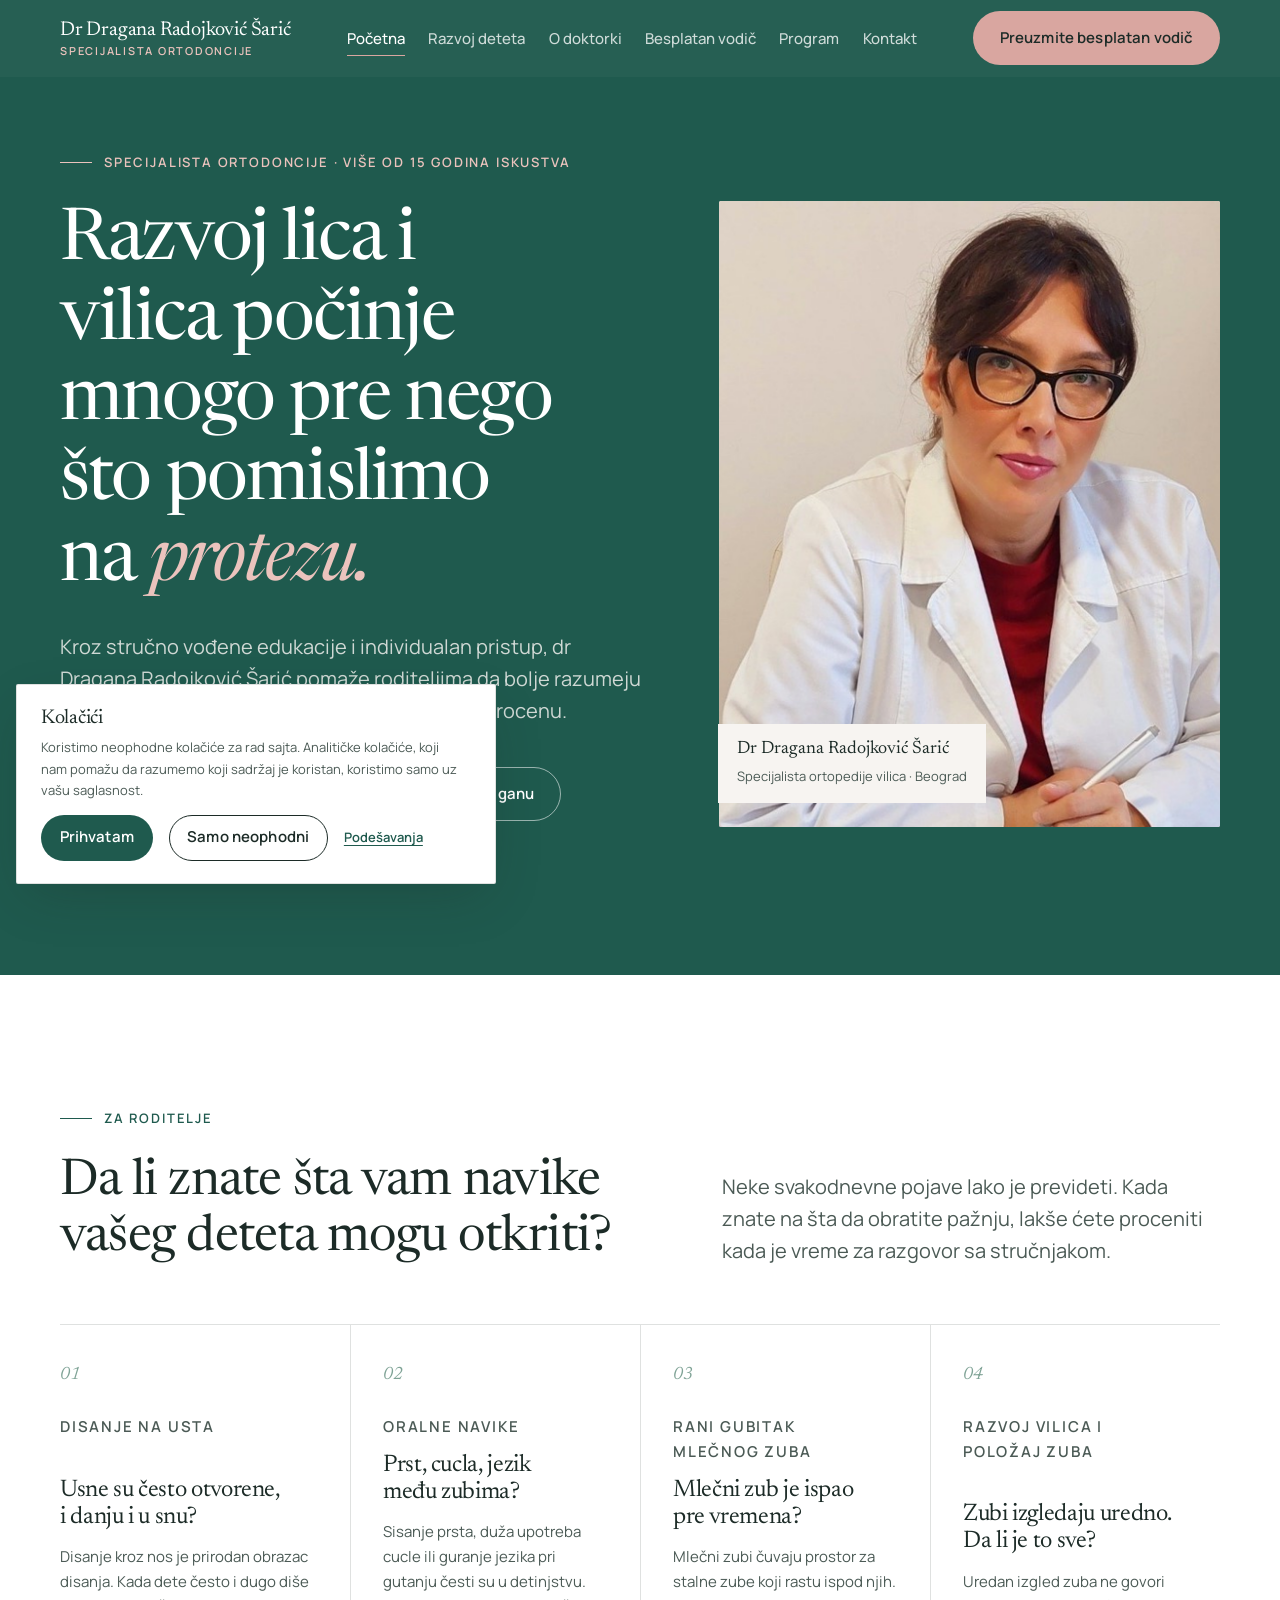
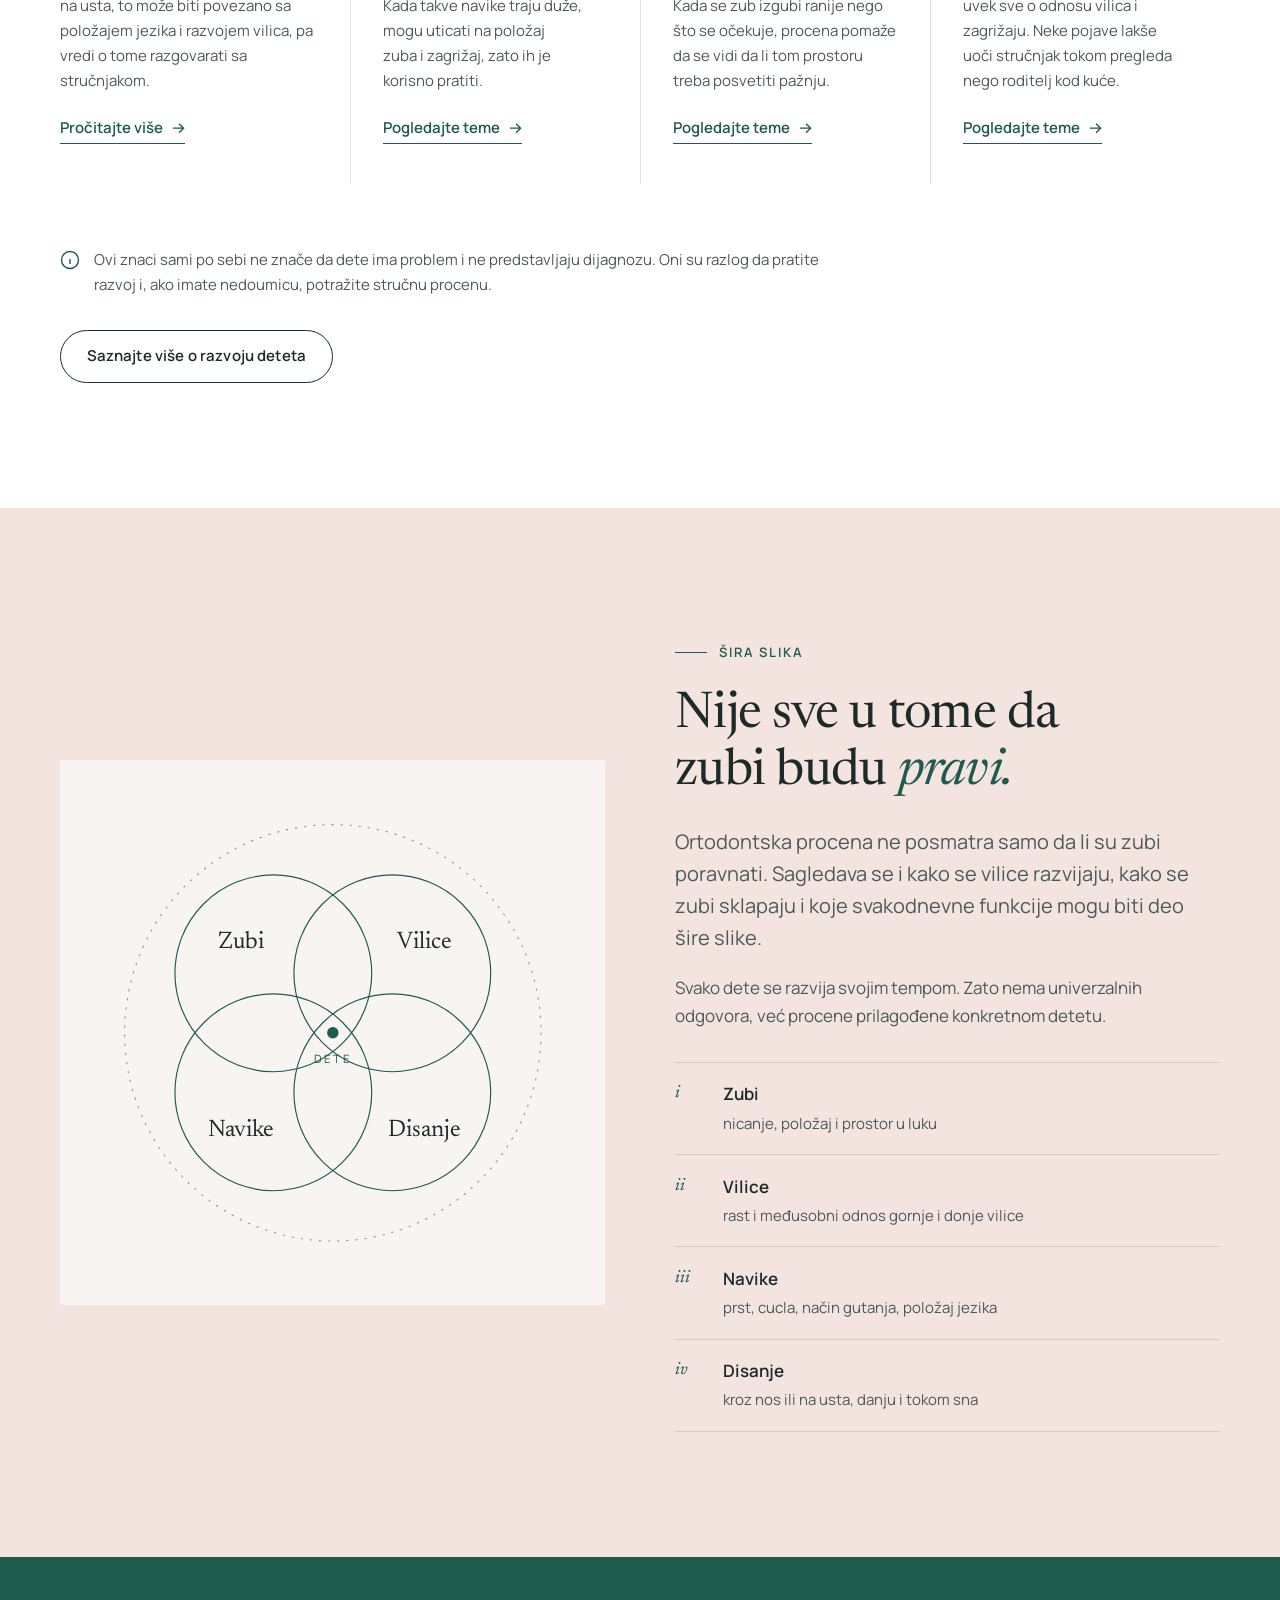
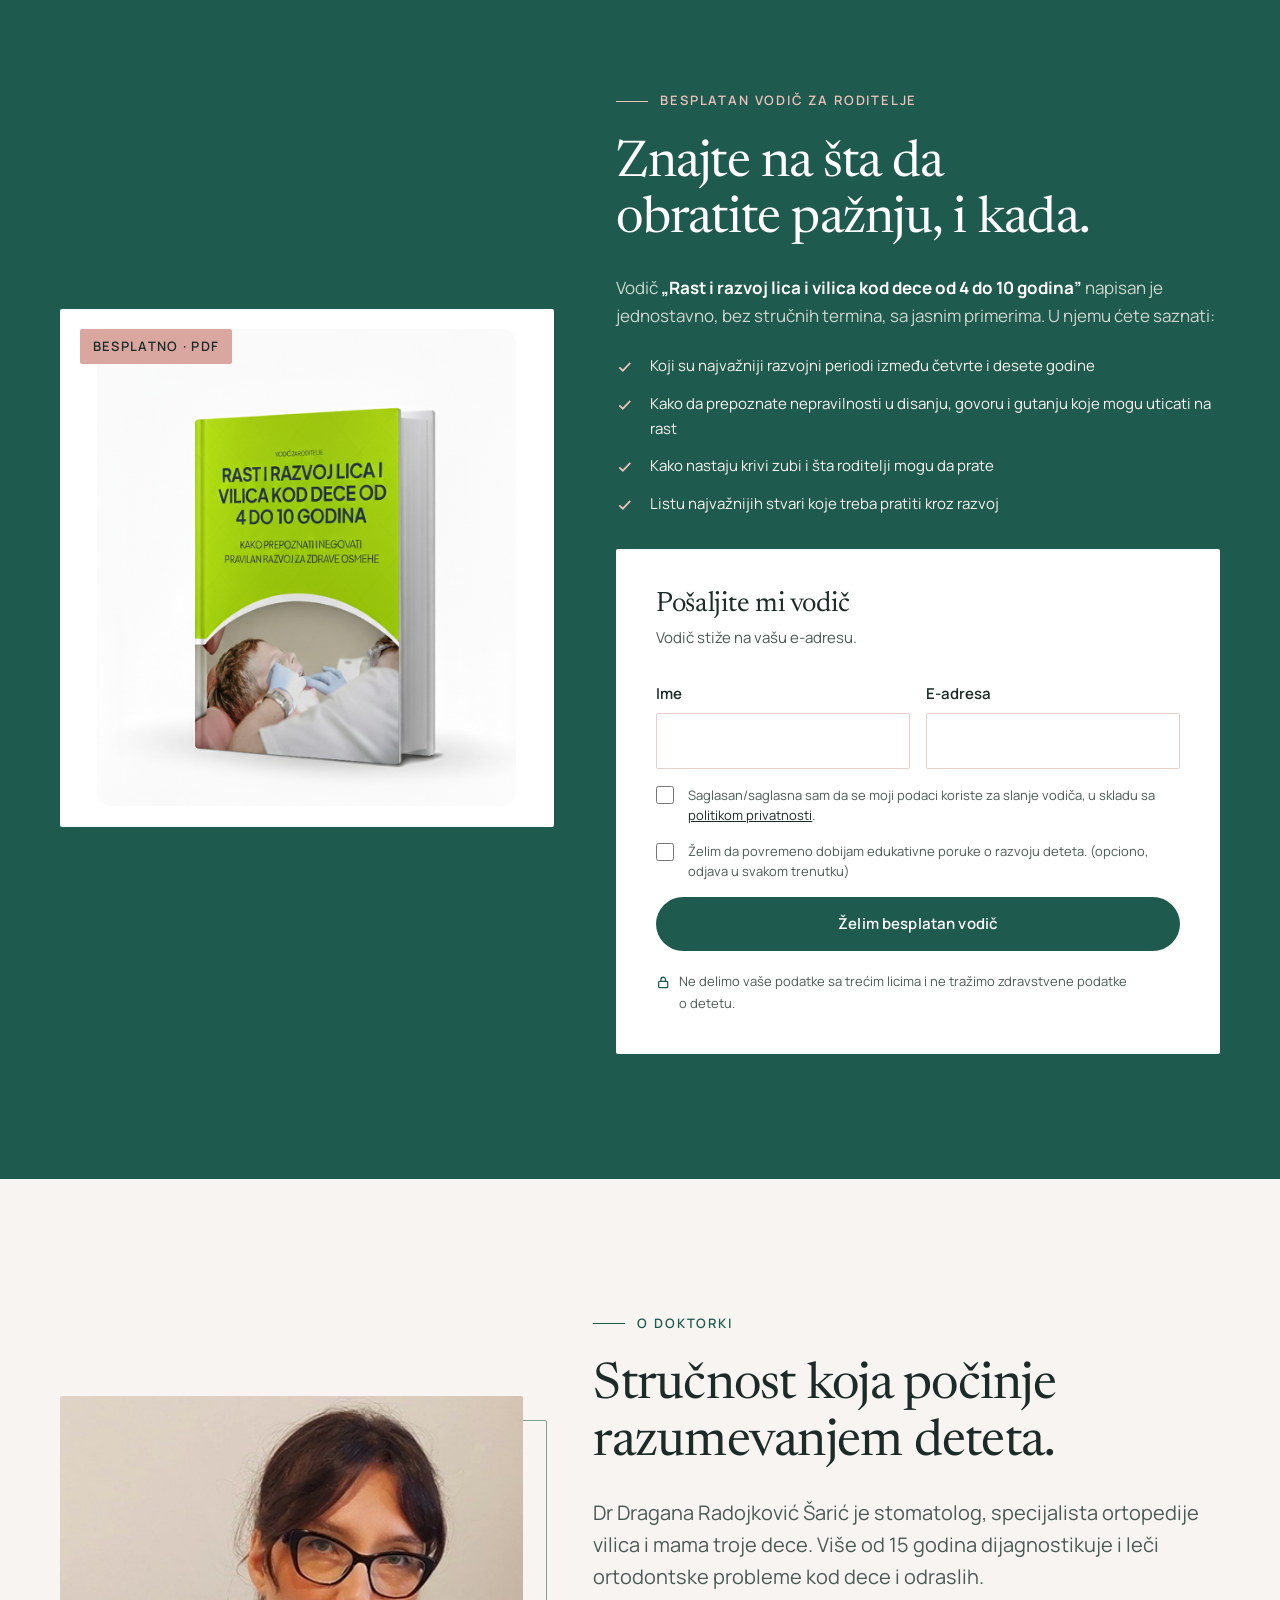
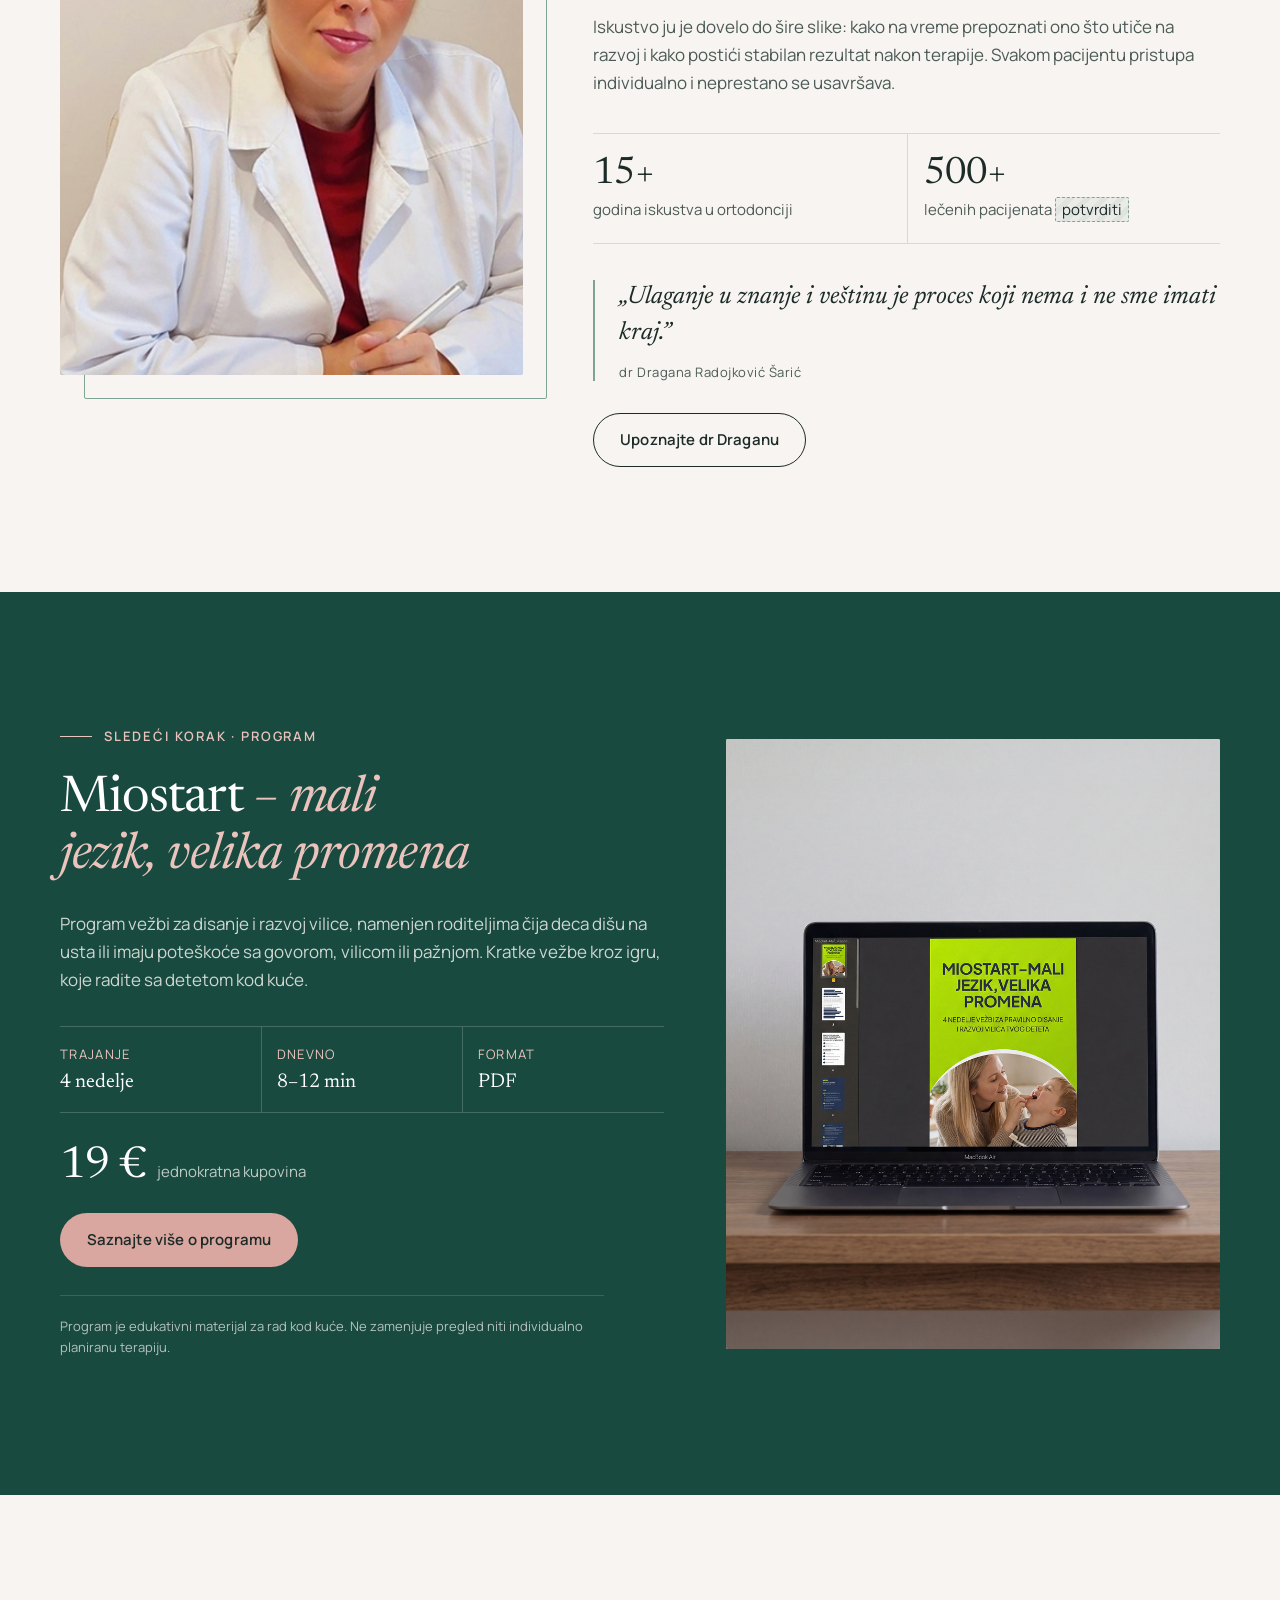
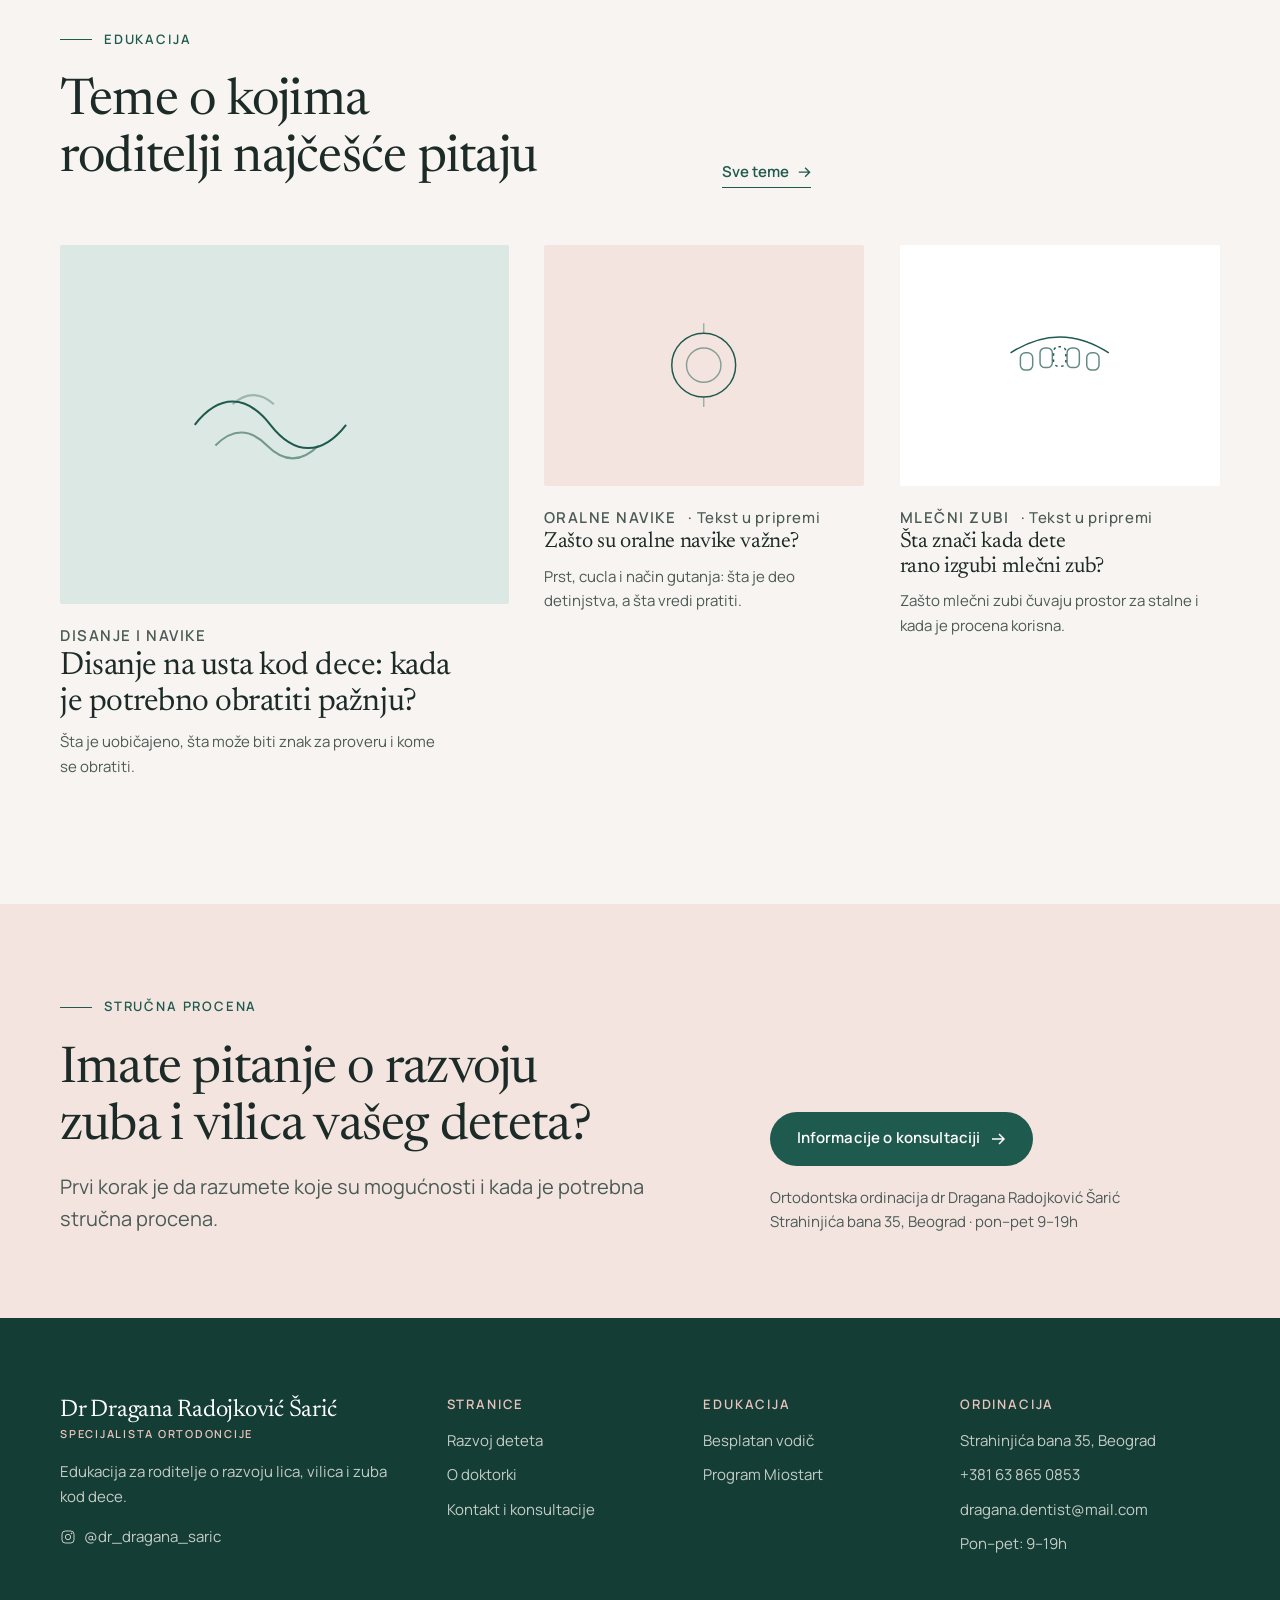
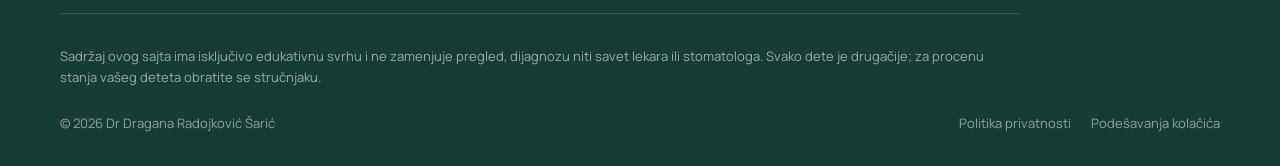
==== commit c6ef02ed: "Nova paleta: tamna petrolej-zelena i prašnjavo roze, tamno zaglavlje i hero, zaobljena dugmad Co-Aut" ====
--- a/index.html
+++ b/index.html
@@ -160,19 +160,19 @@
       <div class="container philosophy">
         <div class="philosophy__visual reveal" aria-hidden="true">
           <svg viewBox="0 0 400 400" fill="none">
-            <circle cx="200" cy="200" r="182" stroke="#858F72" stroke-dasharray="2 6"/>
-            <circle cx="148" cy="148" r="86" stroke="#596346"/>
-            <circle cx="252" cy="148" r="86" stroke="#596346"/>
-            <circle cx="148" cy="252" r="86" stroke="#596346"/>
-            <circle cx="252" cy="252" r="86" stroke="#596346"/>
-            <circle cx="200" cy="200" r="5" fill="#596346"/>
-            <g font-family="Newsreader, Georgia, serif" font-size="21" fill="#242820" text-anchor="middle">
+            <circle cx="200" cy="200" r="182" stroke="#7FA396" stroke-dasharray="2 6"/>
+            <circle cx="148" cy="148" r="86" stroke="#1F5A4E"/>
+            <circle cx="252" cy="148" r="86" stroke="#1F5A4E"/>
+            <circle cx="148" cy="252" r="86" stroke="#1F5A4E"/>
+            <circle cx="252" cy="252" r="86" stroke="#1F5A4E"/>
+            <circle cx="200" cy="200" r="5" fill="#1F5A4E"/>
+            <g font-family="Newsreader, Georgia, serif" font-size="21" fill="#1C2B27" text-anchor="middle">
               <text x="120" y="126">Zubi</text>
               <text x="280" y="126">Vilice</text>
               <text x="120" y="290">Navike</text>
               <text x="280" y="290">Disanje</text>
             </g>
-            <g font-family="Manrope, sans-serif" font-size="10" letter-spacing="2" fill="#596346" text-anchor="middle">
+            <g font-family="Manrope, sans-serif" font-size="10" letter-spacing="2" fill="#1F5A4E" text-anchor="middle">
               <text x="200" y="226">DETE</text>
             </g>
           </svg>
@@ -281,11 +281,11 @@
     </section>
 
     <!-- ================= PROGRAM ================= -->
-    <section class="section section--ink" aria-labelledby="program-naslov" style="background:#2E3329">
+    <section class="section section--ink" aria-labelledby="program-naslov" style="background:var(--teal-deep)">
       <div class="container program">
         <div class="reveal">
           <p class="eyebrow">Sledeći korak · Program</p>
-          <h2 id="program-naslov">Miostart <em style="color:#C9D0B6">– mali jezik, velika promena</em></h2>
+          <h2 id="program-naslov">Miostart <em style="color:var(--rose-light)">– mali jezik, velika promena</em></h2>
           <p style="color:rgba(247,245,239,.82)">Program vežbi za disanje i razvoj vilice, namenjen roditeljima čija deca dišu na usta ili imaju poteškoće sa govorom, vilicom ili pažnjom. Kratke vežbe kroz igru, koje radite sa detetom kod kuće.</p>
           <dl class="program__specs">
             <div><dt>Trajanje</dt><dd>4 nedelje</dd></div>
--- a/css/style.css
+++ b/css/style.css
@@ -3,17 +3,22 @@
    ========================================================= */
 
 :root {
-  /* Paleta */
-  --ivory: #F7F5EF;
+  /* Paleta: tamna petrolej-zelena + prašnjavo roze */
+  --ivory: #F7F4F1;
   --white: #FFFFFF;
-  --ink: #242820;
-  --ink-soft: #4A4F44;
-  --sage: #858F72;
-  --olive: #596346;
-  --olive-dark: #474F37;
-  --beige: #E9E2D6;
-  --beige-deep: #DCD3C3;
-  --line: rgba(36, 40, 32, .14);
+  --ink: #1C2B27;
+  --ink-soft: #4B5A55;
+  --sage: #7FA396;        /* prigušena zelena (detalji, linije) */
+  --olive: #1F5A4E;       /* osnovna tamna petrolej-zelena */
+  --olive-dark: #17463C;
+  --teal-deep: #184A40;
+  --teal-footer: #143E35;
+  --rose: #D9A6A0;        /* akcenat i dugmad na tamnoj pozadini */
+  --rose-dark: #CB918A;
+  --rose-light: #EBC3BD;
+  --beige: #F3E4DF;       /* blagi roze ton za sekcije */
+  --beige-deep: #E6CFC8;
+  --line: rgba(28, 43, 39, .14);
   --error: #9A3B2E;
 
   /* Tipografija */
@@ -95,7 +100,7 @@
 .section--tight { padding-block: clamp(3rem, 2rem + 4vw, 5.5rem); }
 .section--white { background: var(--white); }
 .section--beige { background: var(--beige); }
-.section--ink { background: var(--ink); color: var(--ivory); }
+.section--ink { background: var(--olive); color: var(--ivory); }
 .section--ink h2, .section--ink h3 { color: var(--white); }
 
 .eyebrow {
@@ -104,7 +109,7 @@
   color: var(--olive); margin-bottom: 1.5rem;
 }
 .eyebrow::before { content: ""; width: 2rem; height: 1px; background: currentColor; }
-.section--ink .eyebrow { color: #B9C2A4; }
+.section--ink .eyebrow { color: var(--rose-light); }
 
 .lead { font-size: var(--fs-lg); line-height: 1.6; color: var(--ink-soft); max-width: var(--measure); }
 .muted { color: var(--ink-soft); }
@@ -122,7 +127,7 @@
   display: inline-flex; align-items: center; justify-content: center; gap: .6rem;
   min-height: 3.25rem; padding: .85rem 1.6rem;
   font-family: var(--sans); font-size: var(--fs-sm); font-weight: 600; letter-spacing: .01em;
-  text-decoration: none; border: 1px solid transparent; border-radius: var(--radius);
+  text-decoration: none; border: 1px solid transparent; border-radius: 999px;
   cursor: pointer; transition: background .25s var(--ease), color .25s var(--ease), border-color .25s var(--ease), transform .25s var(--ease);
 }
 .btn svg { width: 1rem; height: 1rem; flex: none; transition: transform .25s var(--ease); }
@@ -131,8 +136,8 @@
 .btn--primary:hover { background: var(--olive-dark); }
 .btn--ghost { border-color: var(--ink); color: var(--ink); background: transparent; }
 .btn--ghost:hover { background: var(--ink); color: var(--white); }
-.btn--light { background: var(--ivory); color: var(--ink); }
-.btn--light:hover { background: var(--white); }
+.btn--light { background: var(--rose); color: var(--ink); }
+.btn--light:hover { background: var(--rose-light); }
 .btn--outline-light { border-color: rgba(247,245,239,.5); color: var(--ivory); }
 .btn--outline-light:hover { background: var(--ivory); color: var(--ink); }
 .btn--block { width: 100%; }
@@ -150,14 +155,14 @@
 
 /* ---------- Oznake za neverifikovan sadržaj ---------- */
 .ph {
-  background: repeating-linear-gradient(-45deg, rgba(133,143,114,.10) 0 6px, rgba(133,143,114,.20) 6px 12px);
+  background: repeating-linear-gradient(-45deg, rgba(127,163,150,.10) 0 6px, rgba(127,163,150,.20) 6px 12px);
   border: 1px dashed var(--sage); border-radius: var(--radius);
   padding: .05em .4em; color: var(--ink); font-style: normal;
 }
 .ph-block {
   display: block; padding: 1rem 1.25rem; margin: 1rem 0;
   border: 1px dashed var(--sage); border-radius: var(--radius);
-  background: rgba(133,143,114,.08); font-size: var(--fs-sm); color: var(--ink-soft);
+  background: rgba(127,163,150,.08); font-size: var(--fs-sm); color: var(--ink-soft);
 }
 .ph-block strong { color: var(--ink); }
 
@@ -170,7 +175,7 @@
 /* ---------- Header ---------- */
 .site-header {
   position: sticky; top: 0; z-index: 50;
-  background: rgba(247,245,239,.92); backdrop-filter: saturate(140%) blur(10px);
+  background: rgba(31,90,78,.97); backdrop-filter: saturate(140%) blur(10px);
   -webkit-backdrop-filter: saturate(140%) blur(10px);
   border-bottom: 1px solid transparent; transition: border-color .3s;
 }
@@ -321,7 +326,7 @@
 .checklist { list-style: none; padding: 0; margin: 1.5rem 0 2rem; display: grid; gap: .8rem; }
 .checklist li { display: grid; grid-template-columns: 1.5rem 1fr; gap: .6rem; font-size: var(--fs-sm); }
 .checklist svg { width: 1.1rem; height: 1.1rem; color: var(--olive); margin-top: .25rem; }
-.section--ink .checklist svg { color: #B9C2A4; }
+.section--ink .checklist svg { color: var(--rose-light); }
 
 /* ---------- Forme ---------- */
 .form { display: grid; gap: 1rem; }
@@ -336,7 +341,7 @@
 }
 .field textarea { min-height: 8rem; resize: vertical; }
 .field input:hover, .field textarea:hover { border-color: var(--sage); }
-.field input:focus, .field textarea:focus { outline: none; border-color: var(--olive); box-shadow: 0 0 0 3px rgba(89,99,70,.18); }
+.field input:focus, .field textarea:focus { outline: none; border-color: var(--olive); box-shadow: 0 0 0 3px rgba(31,90,78,.18); }
 .field.has-error input, .field.has-error textarea { border-color: var(--error); }
 .field__error { font-size: var(--fs-xs); color: var(--error); display: none; }
 .field.has-error .field__error { display: block; }
@@ -379,12 +384,12 @@
 /* ---------- Program ---------- */
 .program { display: grid; gap: clamp(2rem, 1.5rem + 3vw, 5rem); align-items: center; }
 @media (min-width: 960px) { .program { grid-template-columns: 1.1fr .9fr; } }
-.program__visual { margin: 0; border-radius: var(--radius); overflow: hidden; background: #ECEBEA; aspect-ratio: 972 / 1200; max-height: 640px; }
+.program__visual { margin: 0; border-radius: var(--radius); overflow: hidden; background: #E9ECEB; aspect-ratio: 972 / 1200; max-height: 640px; }
 .program__visual img { width: 100%; height: 100%; object-fit: cover; transform: scale(1.03); }
 .program__specs { display: grid; grid-template-columns: repeat(3, 1fr); border-block: 1px solid rgba(247,245,239,.2); margin: 2rem 0; }
 .program__specs div { padding: 1.1rem .75rem 1.1rem 0; }
 .program__specs div + div { padding-left: .9rem; border-left: 1px solid rgba(247,245,239,.2); }
-.program__specs dt { font-size: var(--fs-xs); letter-spacing: .1em; text-transform: uppercase; color: #B9C2A4; margin-bottom: .3rem; }
+.program__specs dt { font-size: var(--fs-xs); letter-spacing: .1em; text-transform: uppercase; color: var(--rose-light); margin-bottom: .3rem; }
 .program__specs dd { margin: 0; font-family: var(--serif); font-size: 1.25rem; line-height: 1.2; color: var(--white); }
 .price-line { display: flex; align-items: baseline; gap: .75rem; margin-bottom: 1.5rem; }
 .price-line__value { font-family: var(--serif); font-size: 2.75rem; line-height: 1; color: var(--white); }
@@ -405,7 +410,7 @@
 }
 .article-card__media svg { width: 46%; height: auto; color: var(--olive); transition: transform .6s var(--ease); }
 .article-card:hover .article-card__media svg { transform: scale(1.05); }
-.article-card__media--sage { background: #DDE0D3; }
+.article-card__media--sage { background: #DCE8E3; }
 .article-card__media--ivory { background: var(--white); }
 .article-card__media--olive { background: var(--olive); }
 .article-card__media--olive svg { color: var(--beige); }
@@ -426,7 +431,7 @@
   padding: .55rem 1.1rem; font-size: var(--fs-sm); cursor: pointer; transition: all .2s;
 }
 .filter:hover { border-color: var(--olive); }
-.filter[aria-pressed="true"] { background: var(--ink); color: var(--white); border-color: var(--ink); }
+.filter[aria-pressed="true"] { background: var(--olive); color: var(--white); border-color: var(--olive); }
 .article-card.is-hidden { display: none; }
 
 /* ---------- Konsultacije CTA ---------- */
@@ -437,16 +442,16 @@
 .consult__aside .btn { margin-bottom: 1.25rem; }
 
 /* ---------- Footer ---------- */
-.site-footer { background: var(--ink); color: rgba(247,245,239,.78); padding-block: clamp(3.5rem, 2.5rem + 3vw, 5.5rem) 2rem; font-size: var(--fs-sm); }
+.site-footer { background: var(--teal-footer); color: rgba(247,245,239,.78); padding-block: clamp(3.5rem, 2.5rem + 3vw, 5.5rem) 2rem; font-size: var(--fs-sm); }
 .site-footer a { text-decoration: none; transition: color .2s; }
 .site-footer a:hover { color: var(--white); }
 .footer-grid { display: grid; gap: 2.5rem; }
 @media (min-width: 760px) { .footer-grid { grid-template-columns: 1.6fr 1fr 1fr; } }
 @media (min-width: 1080px) { .footer-grid { grid-template-columns: 1.6fr 1fr 1fr 1.2fr; } }
 .footer-brand .brand__name { color: var(--white); font-size: 1.5rem; }
-.footer-brand .brand__title { color: #B9C2A4; }
+.footer-brand .brand__title { color: var(--rose-light); }
 .footer-brand p { margin-top: 1.25rem; max-width: 22rem; }
-.site-footer h4 { font-family: var(--sans); font-size: var(--fs-xs); font-weight: 600; letter-spacing: .14em; text-transform: uppercase; color: #B9C2A4; margin-bottom: 1.1rem; }
+.site-footer h4 { font-family: var(--sans); font-size: var(--fs-xs); font-weight: 600; letter-spacing: .14em; text-transform: uppercase; color: var(--rose-light); margin-bottom: 1.1rem; }
 .site-footer ul { list-style: none; margin: 0; padding: 0; display: grid; gap: .6rem; }
 .site-footer address { font-style: normal; display: grid; gap: .6rem; }
 .footer-disclaimer { margin-top: 3.5rem; padding-top: 2rem; border-top: 1px solid rgba(247,245,239,.14); font-size: var(--fs-xs); line-height: 1.65; color: rgba(247,245,239,.6); max-width: 60rem; }
@@ -461,7 +466,7 @@
 .cookie {
   position: fixed; left: 1rem; right: 1rem; bottom: 1rem; z-index: 80; max-width: 30rem;
   background: var(--white); color: var(--ink); padding: 1.4rem 1.5rem; border-radius: var(--radius);
-  box-shadow: 0 18px 50px -12px rgba(36,40,32,.28); border: 1px solid var(--line); font-size: var(--fs-sm);
+  box-shadow: 0 18px 50px -12px rgba(28,43,39,.28); border: 1px solid var(--line); font-size: var(--fs-sm);
 }
 .cookie[hidden] { display: none; }
 .cookie h2 { font-size: 1.25rem; margin-bottom: .5rem; }
@@ -568,7 +573,7 @@
 .outcomes { display: grid; gap: 0; counter-reset: o; padding: 0; margin: 0; }
 @media (min-width: 760px) { .outcomes { grid-template-columns: repeat(2, 1fr); gap: 0 3rem; } }
 .outcomes li { list-style: none; counter-increment: o; padding: 1.5rem 0; border-top: 1px solid rgba(247,245,239,.18); display: grid; grid-template-columns: 3rem 1fr; }
-.outcomes li::before { content: "0" counter(o); font-family: var(--serif); font-style: italic; color: #B9C2A4; font-size: 1.125rem; }
+.outcomes li::before { content: "0" counter(o); font-family: var(--serif); font-style: italic; color: var(--rose-light); font-size: 1.125rem; }
 .mini-author { display: grid; gap: 2rem; align-items: center; }
 @media (min-width: 760px) { .mini-author { grid-template-columns: 200px 1fr; gap: 3rem; } }
 .mini-author img { width: 200px; aspect-ratio: 1; object-fit: cover; object-position: 50% 15%; border-radius: var(--radius); }
@@ -638,3 +643,33 @@
 .reveal.is-in { opacity: 1; transform: none; }
 .no-js .reveal { opacity: 1; transform: none; }
 .section--ink .consult__aside { color: rgba(247,245,239,.75); }
+
+/* ---------- Tamno zaglavlje i hero (paleta petrolej + roze) ---------- */
+.site-header { color: var(--white); }
+.site-header.is-scrolled { border-bottom-color: rgba(255,255,255,.12); }
+.site-header .brand__title { color: var(--rose-light); }
+.site-header .nav a { color: rgba(255,255,255,.78); }
+.site-header .nav a:hover, .site-header .nav a[aria-current="page"] { color: var(--white); border-bottom-color: var(--rose); }
+.site-header .btn--primary { background: var(--rose); color: var(--ink); border-radius: 999px; }
+.site-header .btn--primary:hover { background: var(--rose-light); }
+.menu-toggle { color: var(--white); }
+.menu-toggle__bars::before, .menu-toggle__bars::after { background: var(--white); }
+
+.hero { background: var(--olive); color: var(--ivory); }
+.hero h1 { color: var(--white); }
+.hero h1 em, .hero .hero__credibility { color: var(--rose-light); }
+.hero .lead, .hero .hero__note { color: rgba(247,244,241,.82); }
+.hero .breadcrumbs, .hero .breadcrumbs a { color: rgba(247,244,241,.7); }
+.hero .btn--primary { background: var(--rose); color: var(--ink); }
+.hero .btn--primary:hover { background: var(--rose-light); }
+.hero .btn--ghost { border-color: rgba(255,255,255,.55); color: var(--white); }
+.hero .btn--ghost:hover { background: var(--white); color: var(--ink); }
+.hero .portrait::before { border-color: var(--rose); }
+.hero .portrait__caption { background: var(--ivory); color: var(--ink); }
+
+/* Tamne sekcije: roze kao glavni akcenat */
+.section--ink h1 em, .section--ink h2 em { color: var(--rose-light); }
+.section--ink .btn--primary:not(.form-card .btn) { background: var(--rose); color: var(--ink); }
+.guide__tag { background: var(--rose); color: var(--ink); }
+.form-card .btn--primary { background: var(--olive); color: var(--white); }
+.form-card .btn--primary:hover { background: var(--olive-dark); }
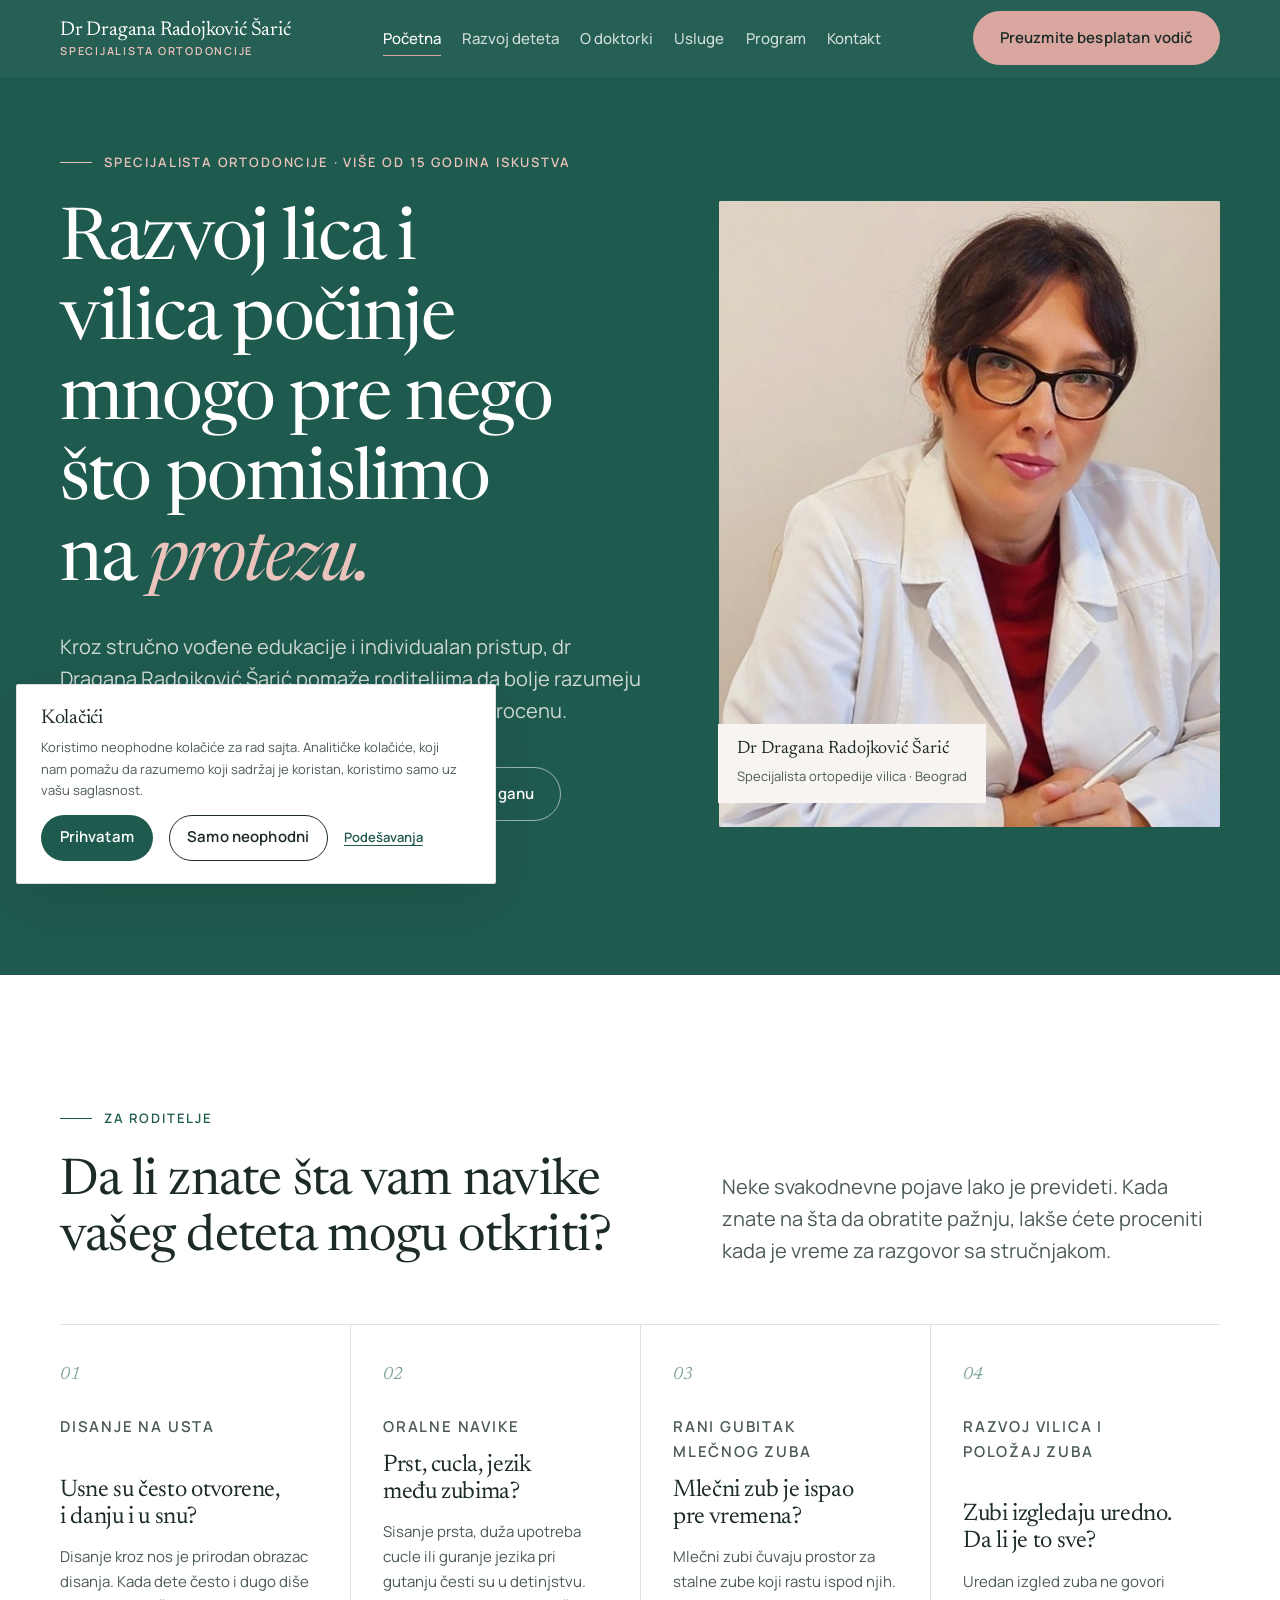
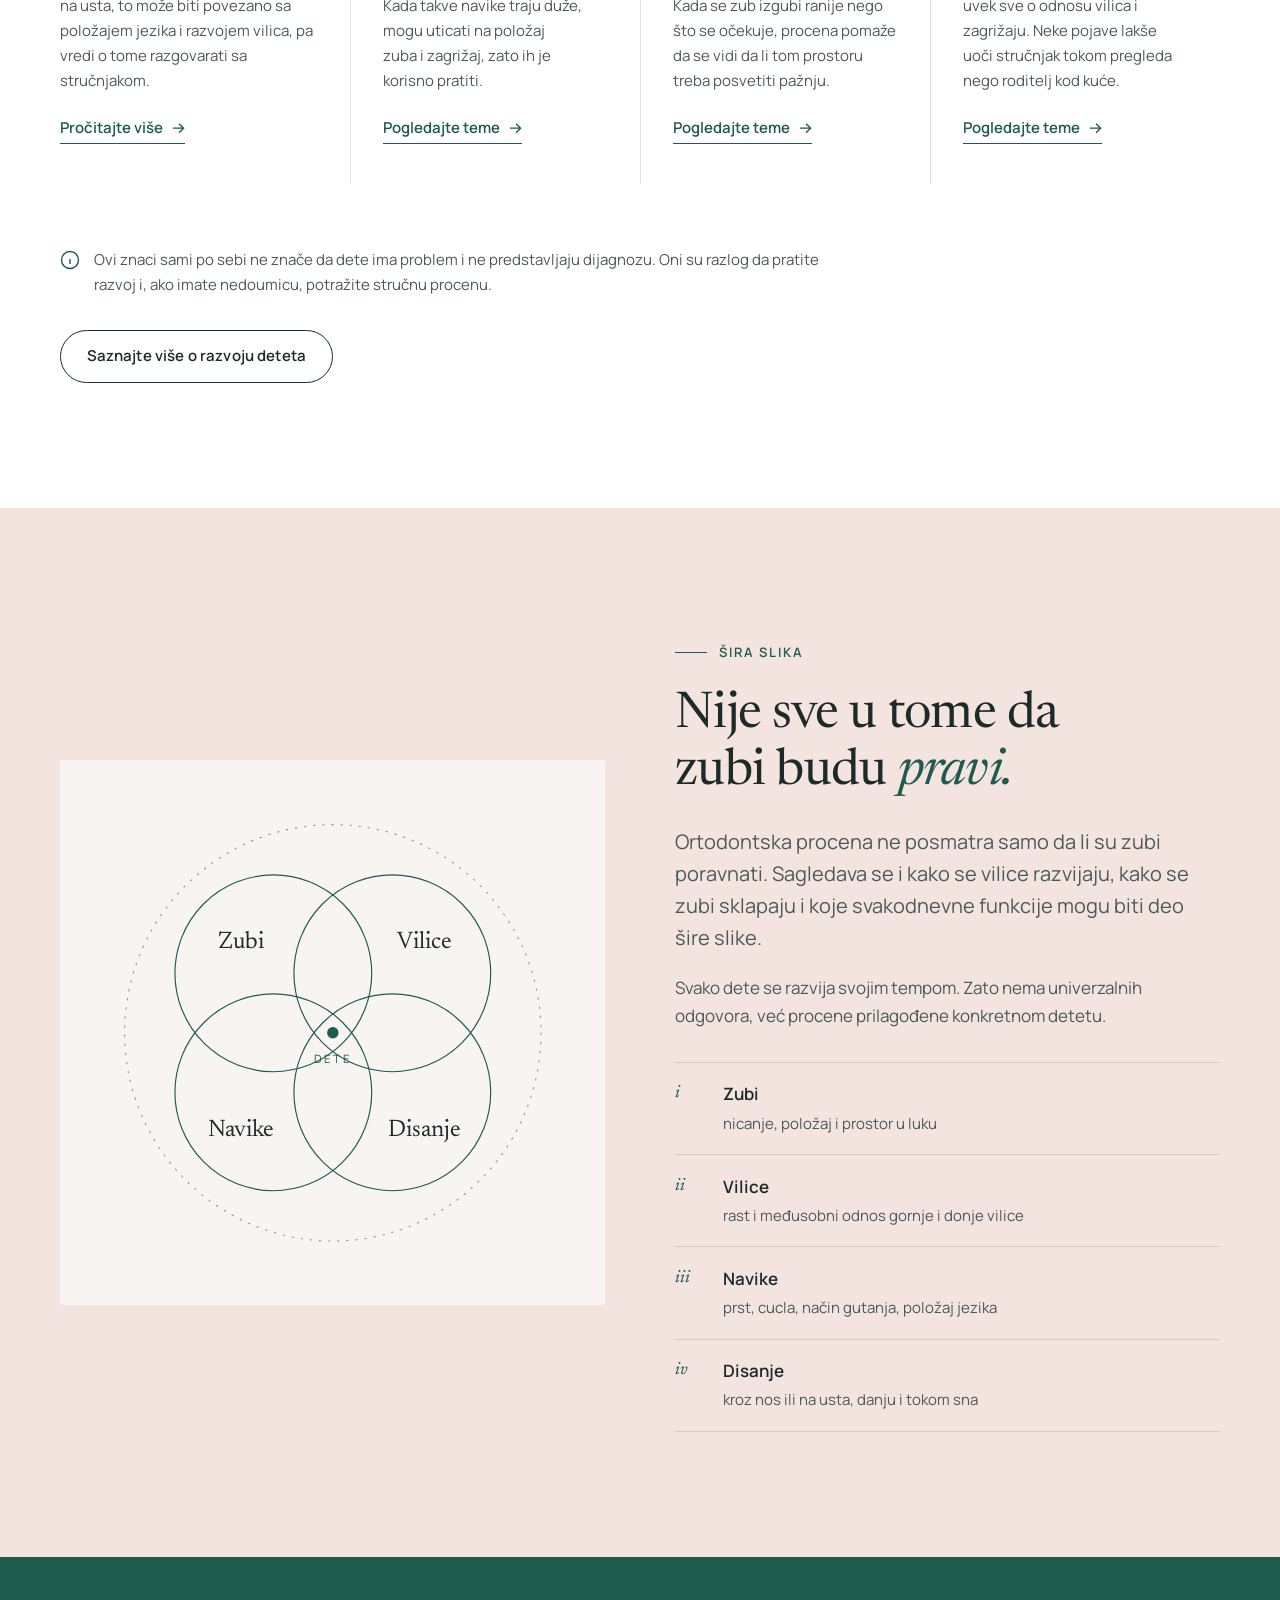
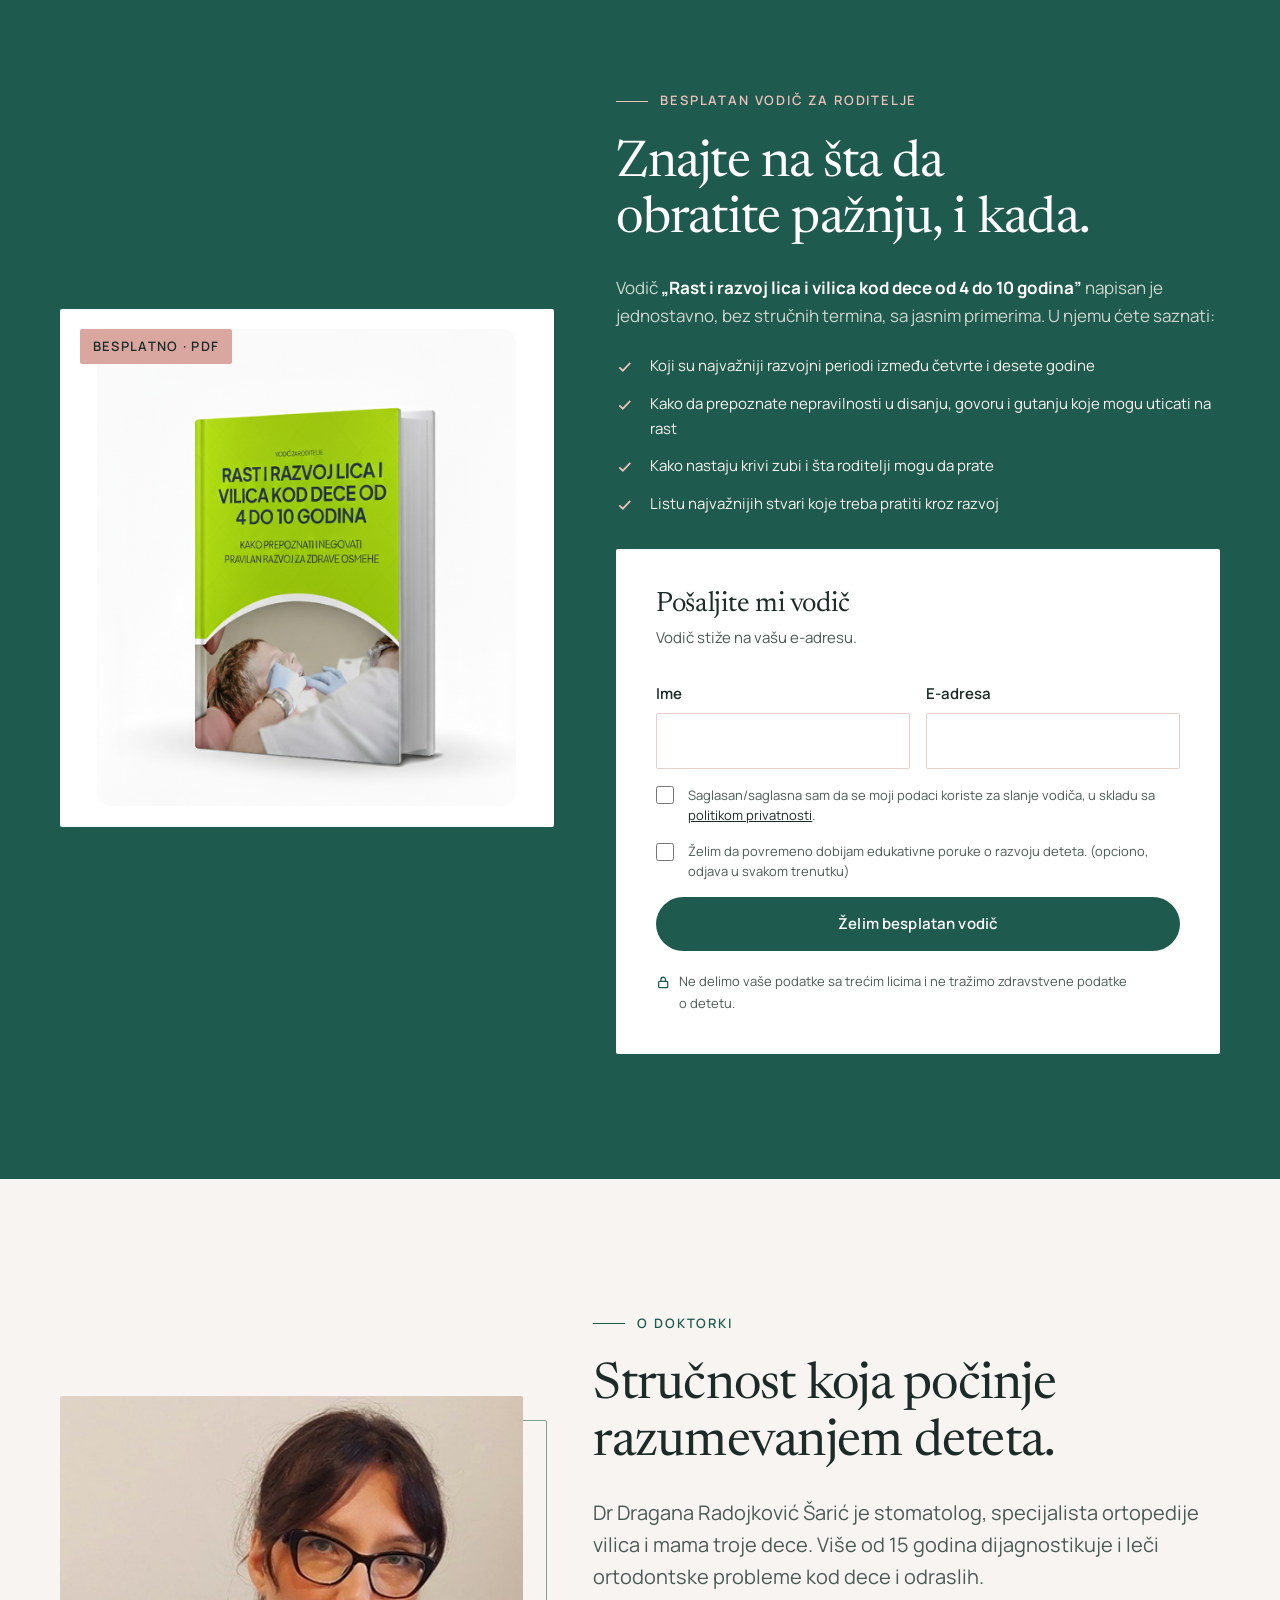
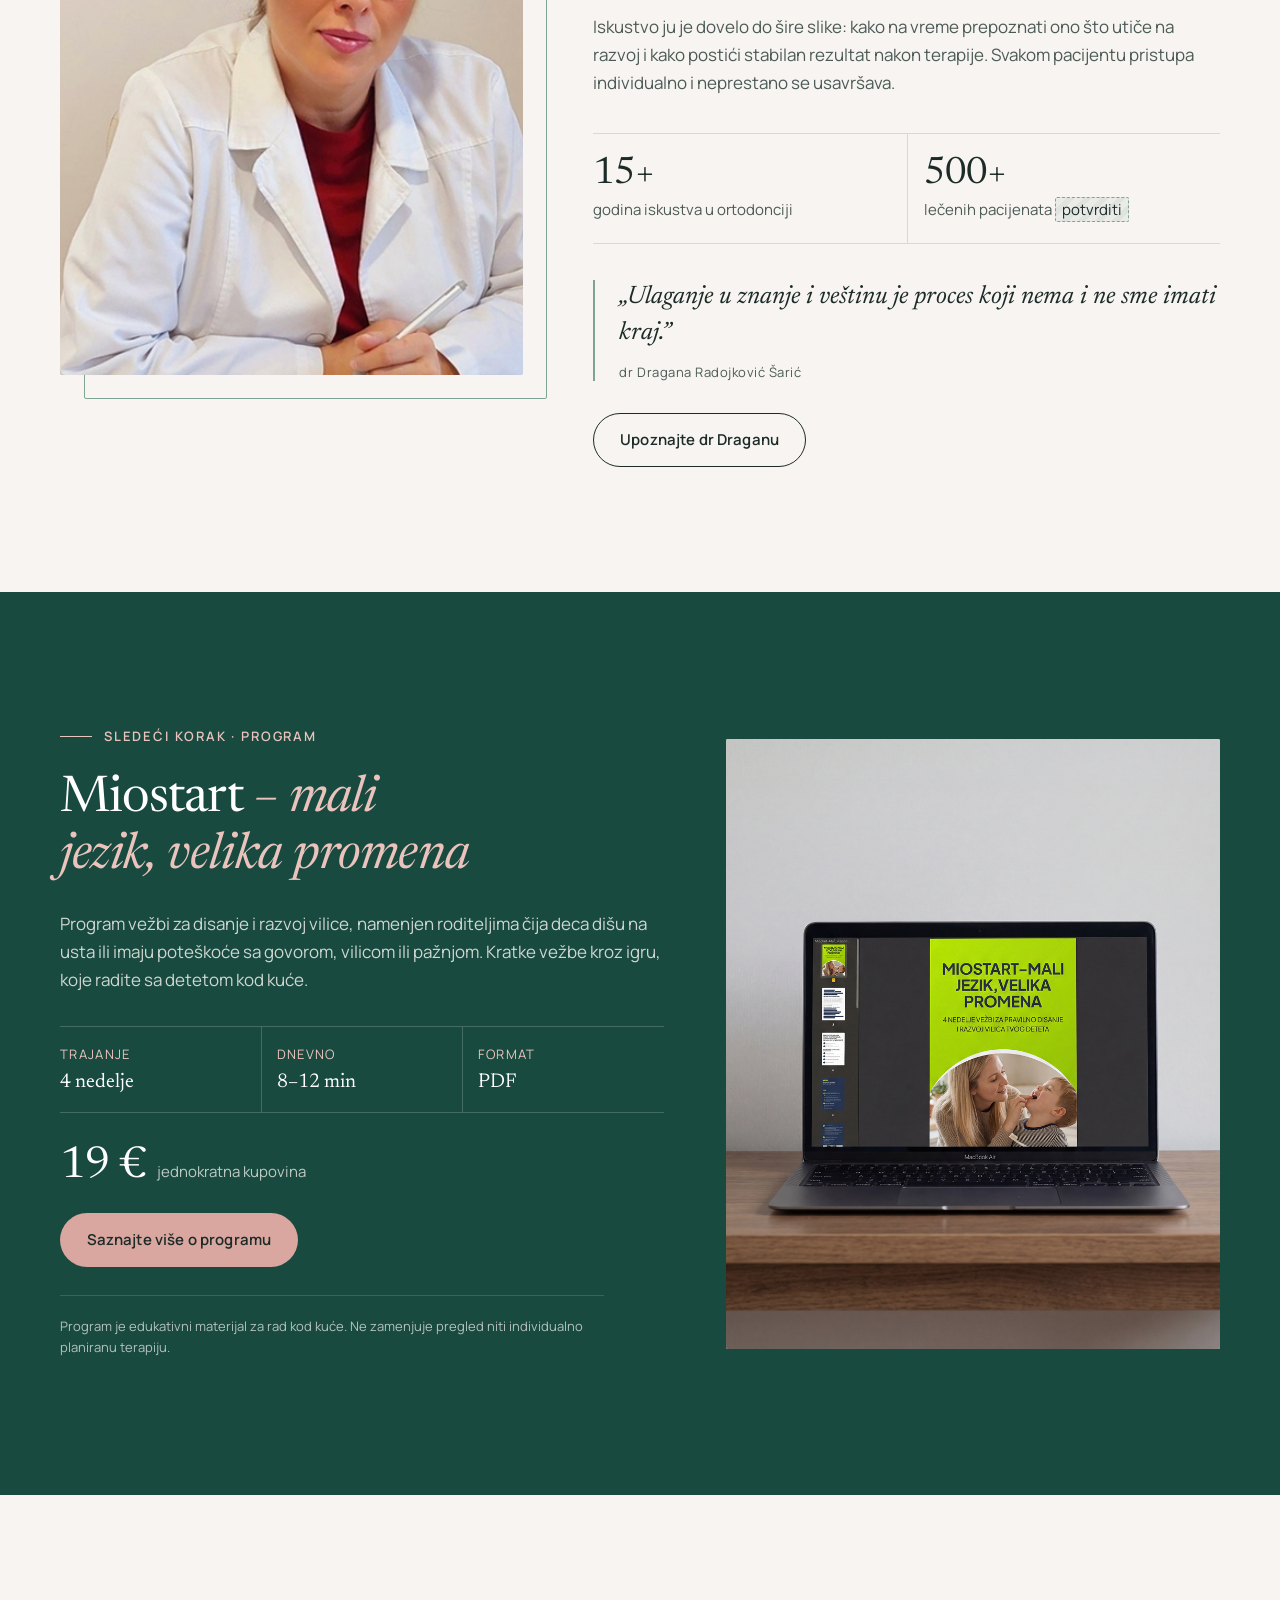
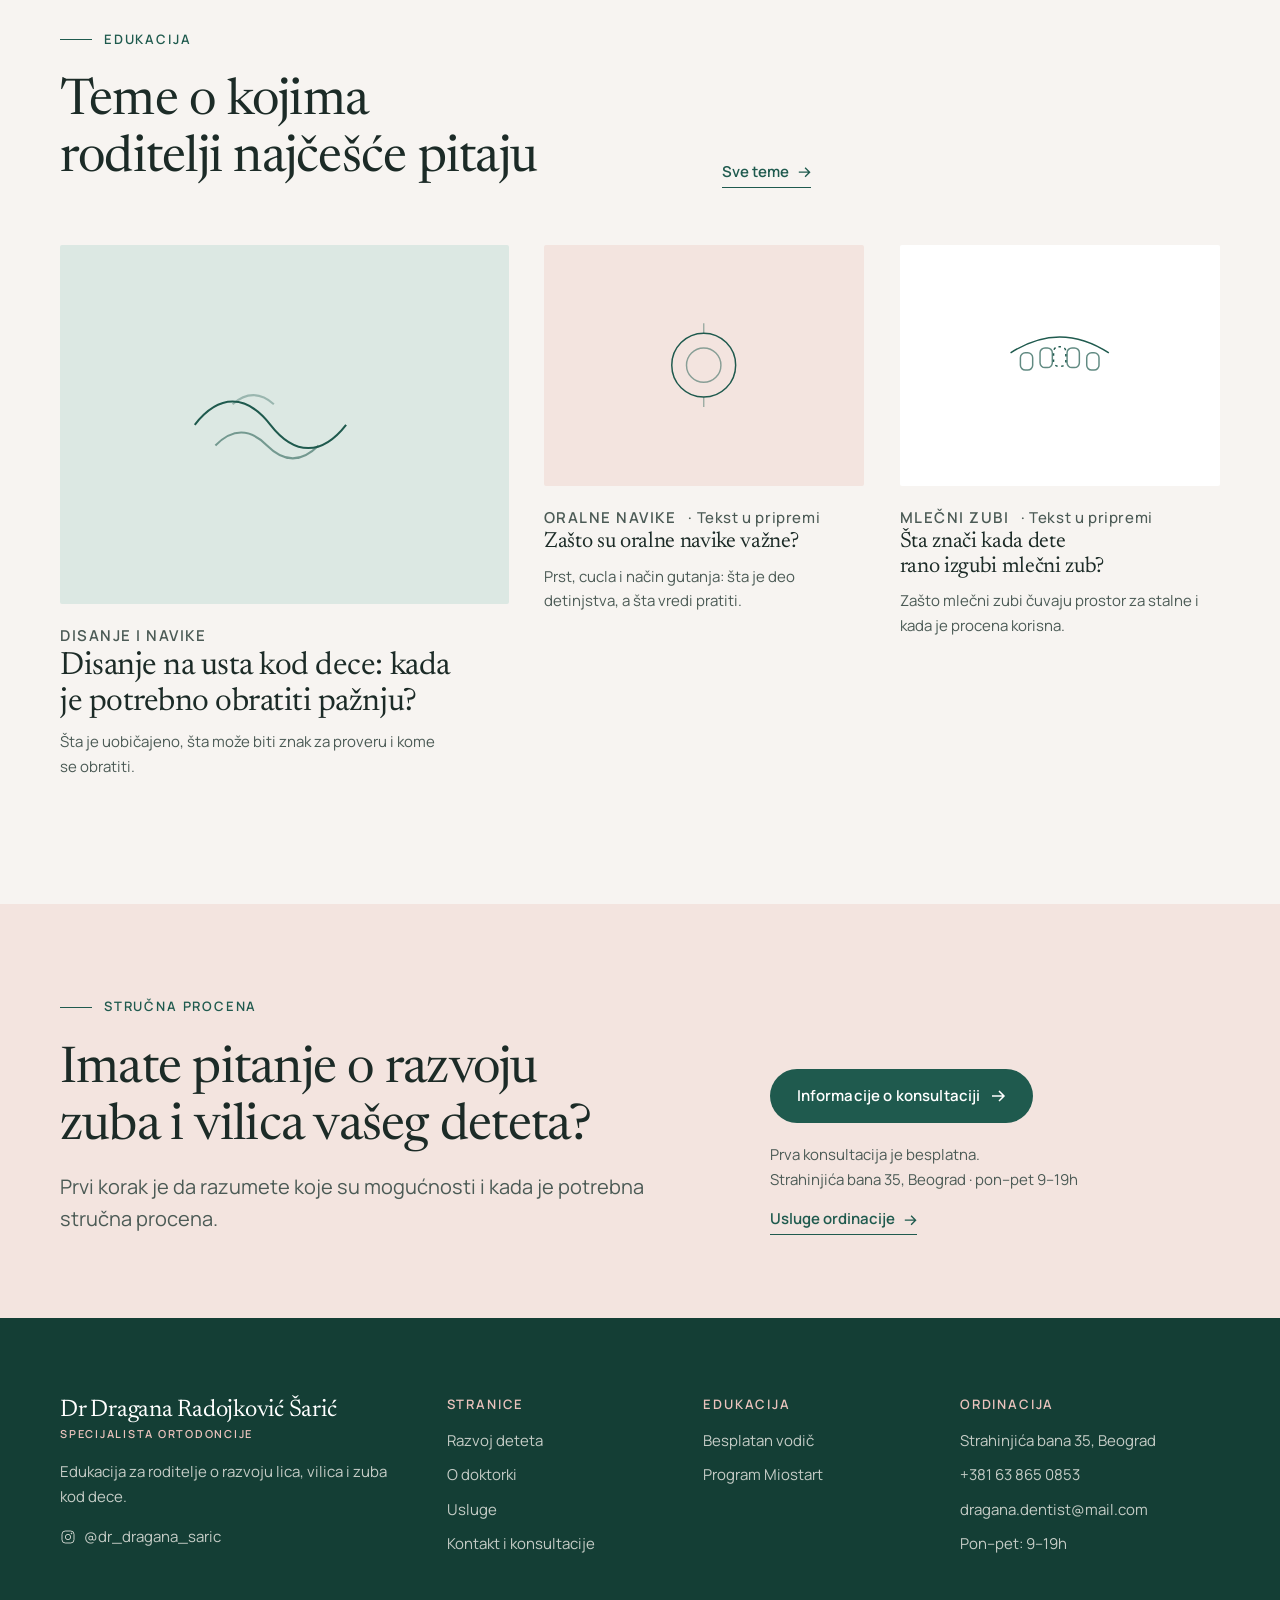
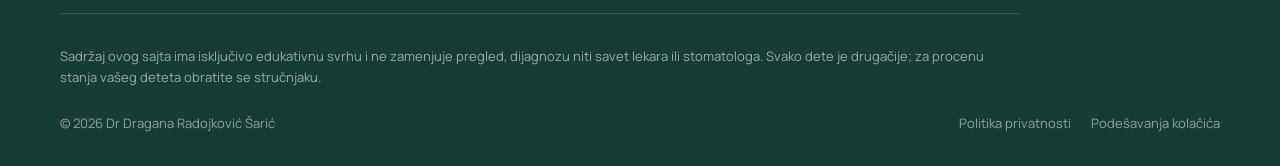
==== commit 99382874: "Nova stranica Usluge (opisi sa ortodont.rs), meni u jednom redu, besplatna konsultacija Co-Authored-" ====
--- a/index.html
+++ b/index.html
@@ -46,7 +46,7 @@
           <li><a href="index.html" aria-current="page">Početna</a></li>
           <li><a href="razvoj-deteta.html">Razvoj deteta</a></li>
           <li><a href="o-doktorki.html">O doktorki</a></li>
-          <li><a href="vodic.html">Besplatan vodič</a></li>
+          <li><a href="usluge.html">Usluge</a></li>
           <li><a href="program.html">Program</a></li>
           <li><a href="kontakt.html">Kontakt</a></li>
         </ul>
@@ -63,6 +63,7 @@
         <li><a href="index.html" aria-current="page">Početna</a></li>
         <li><a href="razvoj-deteta.html">Razvoj deteta</a></li>
         <li><a href="o-doktorki.html">O doktorki</a></li>
+        <li><a href="usluge.html">Usluge</a></li>
         <li><a href="vodic.html">Besplatan vodič</a></li>
         <li><a href="program.html">Program</a></li>
         <li><a href="kontakt.html">Kontakt</a></li>
@@ -355,7 +356,8 @@
         <div class="consult__aside reveal">
           <a class="btn btn--primary" href="kontakt.html" data-track="consultation_cta_click">Informacije o konsultaciji
             <svg viewBox="0 0 16 16" fill="none" stroke="currentColor" stroke-width="1.5" aria-hidden="true"><path d="M2 8h12M9 3l5 5-5 5"/></svg></a>
-          <p class="mb-0">Ortodontska ordinacija dr Dragana Radojković Šarić<br>Strahinjića bana 35, Beograd · pon–pet 9–19h</p>
+          <p>Prva konsultacija je besplatna.<br>Strahinjića bana 35, Beograd · pon–pet 9–19h</p>
+          <a class="link-arrow" href="usluge.html">Usluge ordinacije <svg viewBox="0 0 16 16" fill="none" stroke="currentColor" stroke-width="1.5" aria-hidden="true"><path d="M2 8h12M9 3l5 5-5 5"/></svg></a>
         </div>
       </div>
     </section>
@@ -376,6 +378,7 @@
           <ul>
             <li><a href="razvoj-deteta.html">Razvoj deteta</a></li>
             <li><a href="o-doktorki.html">O doktorki</a></li>
+            <li><a href="usluge.html">Usluge</a></li>
             <li><a href="kontakt.html">Kontakt i konsultacije</a></li>
           </ul>
         </div>
--- a/css/style.css
+++ b/css/style.css
@@ -221,7 +221,7 @@
 .mobile-nav .btn { margin-top: 2rem; }
 body.menu-open { overflow: hidden; }
 
-@media (min-width: 1080px) {
+@media (min-width: 1240px) {
   .nav, .header-cta { display: block; }
   .menu-toggle, .mobile-nav { display: none !important; }
 }
@@ -673,3 +673,10 @@
 .guide__tag { background: var(--rose); color: var(--ink); }
 .form-card .btn--primary { background: var(--olive); color: var(--white); }
 .form-card .btn--primary:hover { background: var(--olive-dark); }
+
+/* ---------- Usluge ---------- */
+.service-sub { font-family: var(--sans); font-size: var(--fs-xs); font-weight: 600; letter-spacing: .12em; text-transform: uppercase; color: var(--olive); margin: 1.75rem 0 .25rem; }
+.service-body .includes li { padding: .8rem 0; font-size: var(--fs-sm); }
+.brand__name, .nav a, .btn { white-space: nowrap; }
+.nav ul { gap: clamp(1rem, .2rem + 1.4vw, 1.75rem); }
+@media (max-width: 420px) { .brand__name { font-size: 1.0625rem; white-space: normal; } }
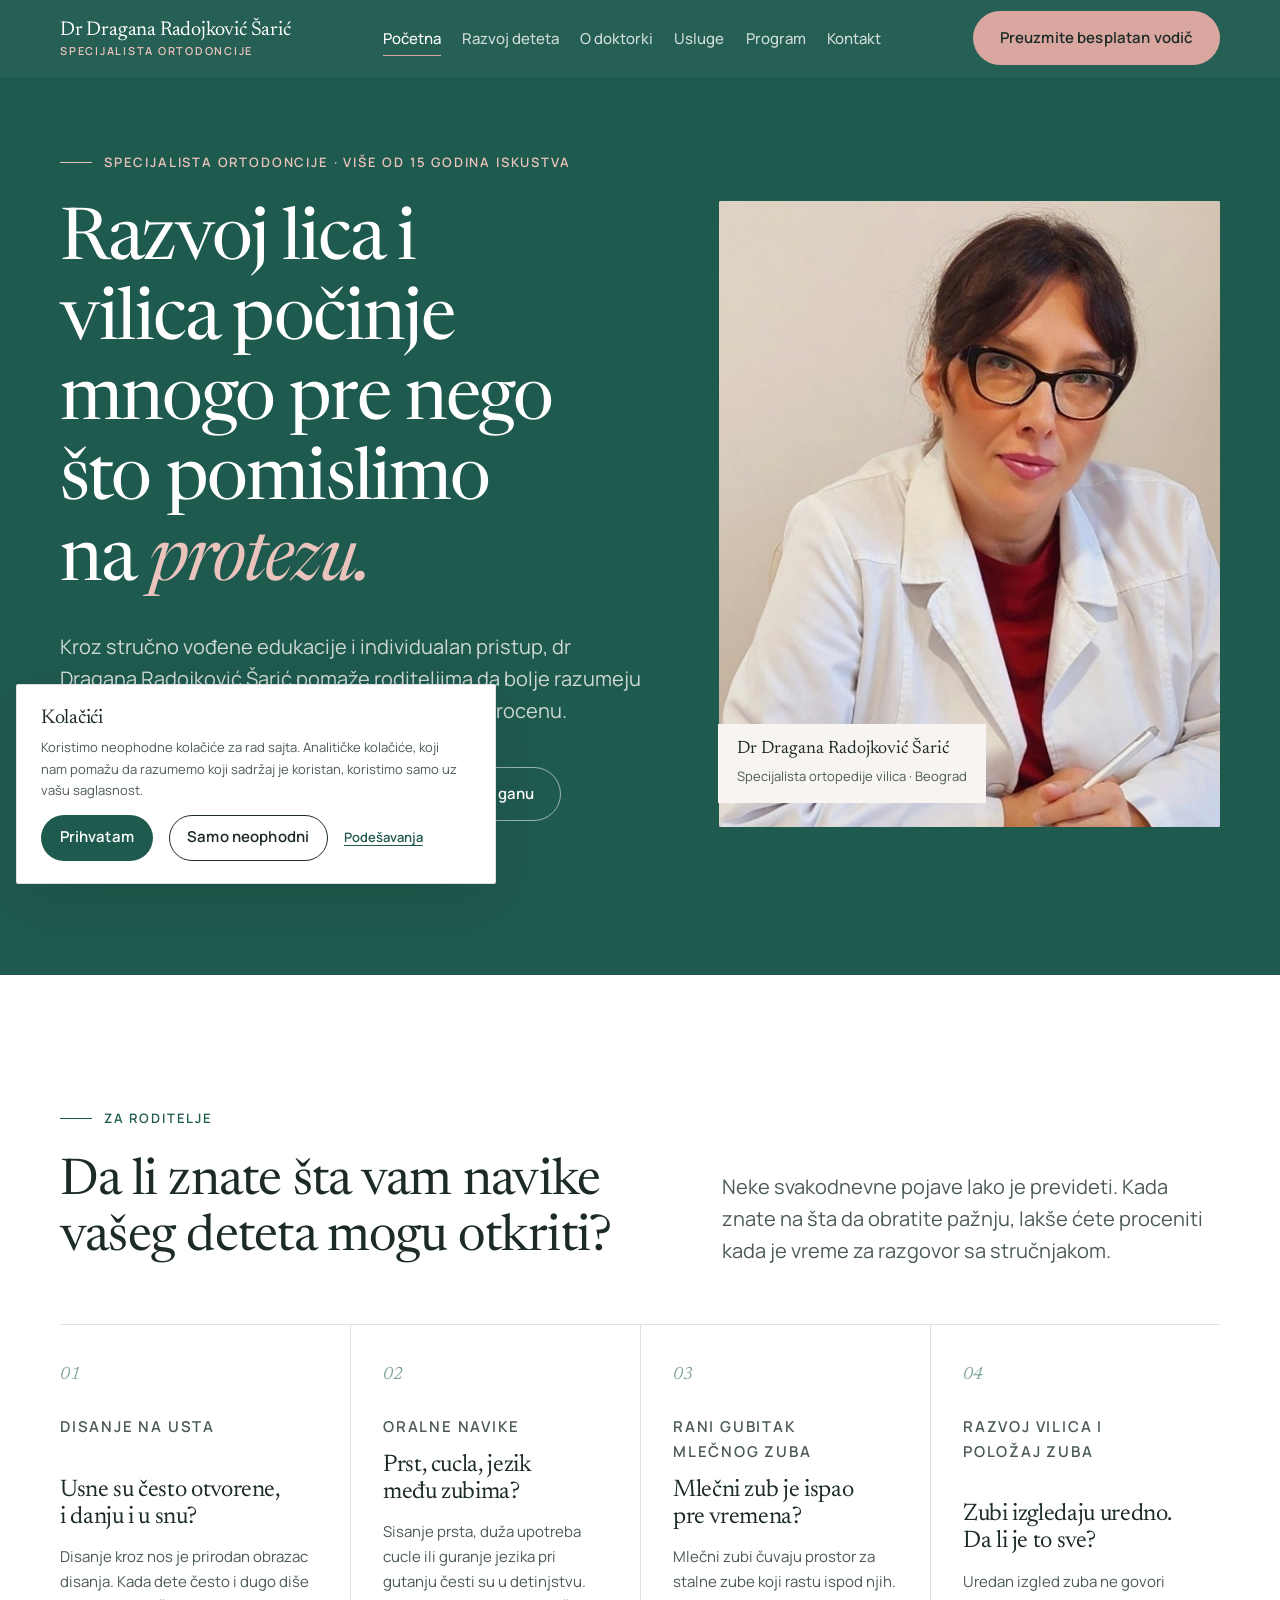
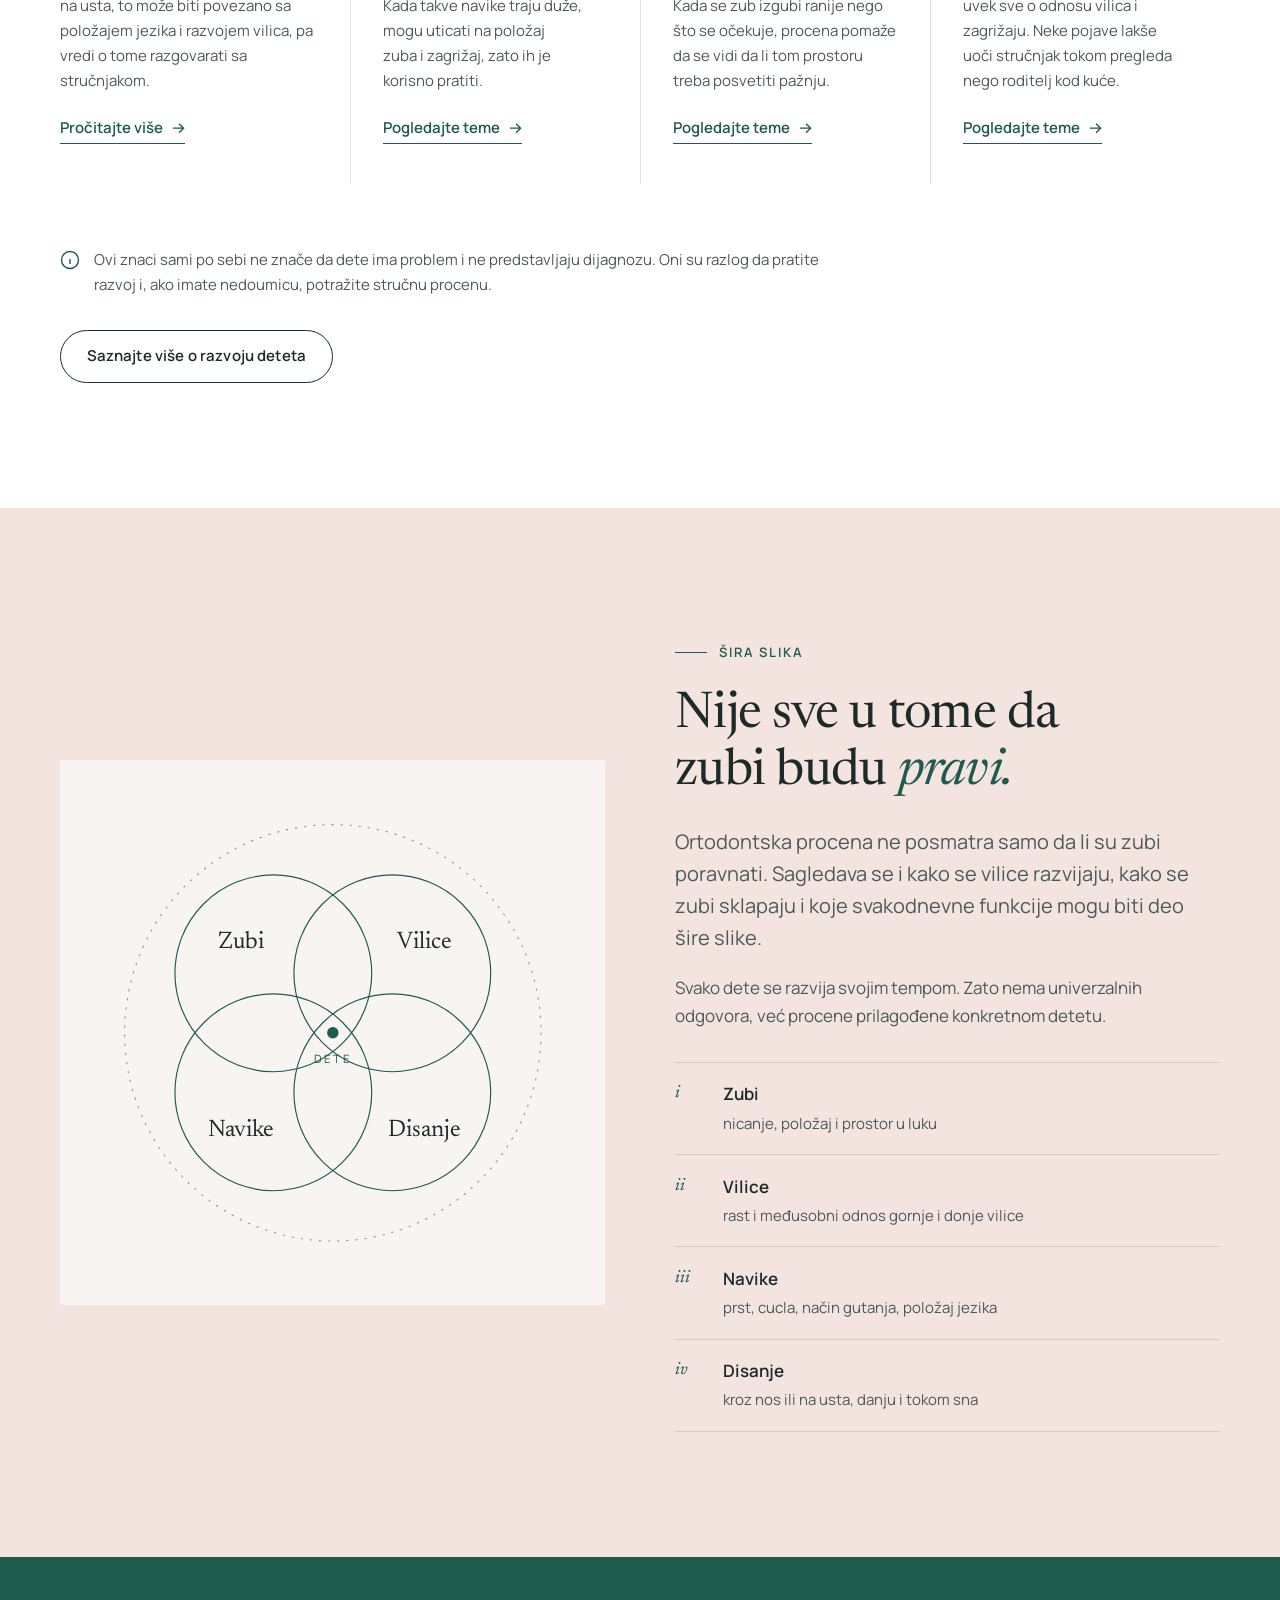
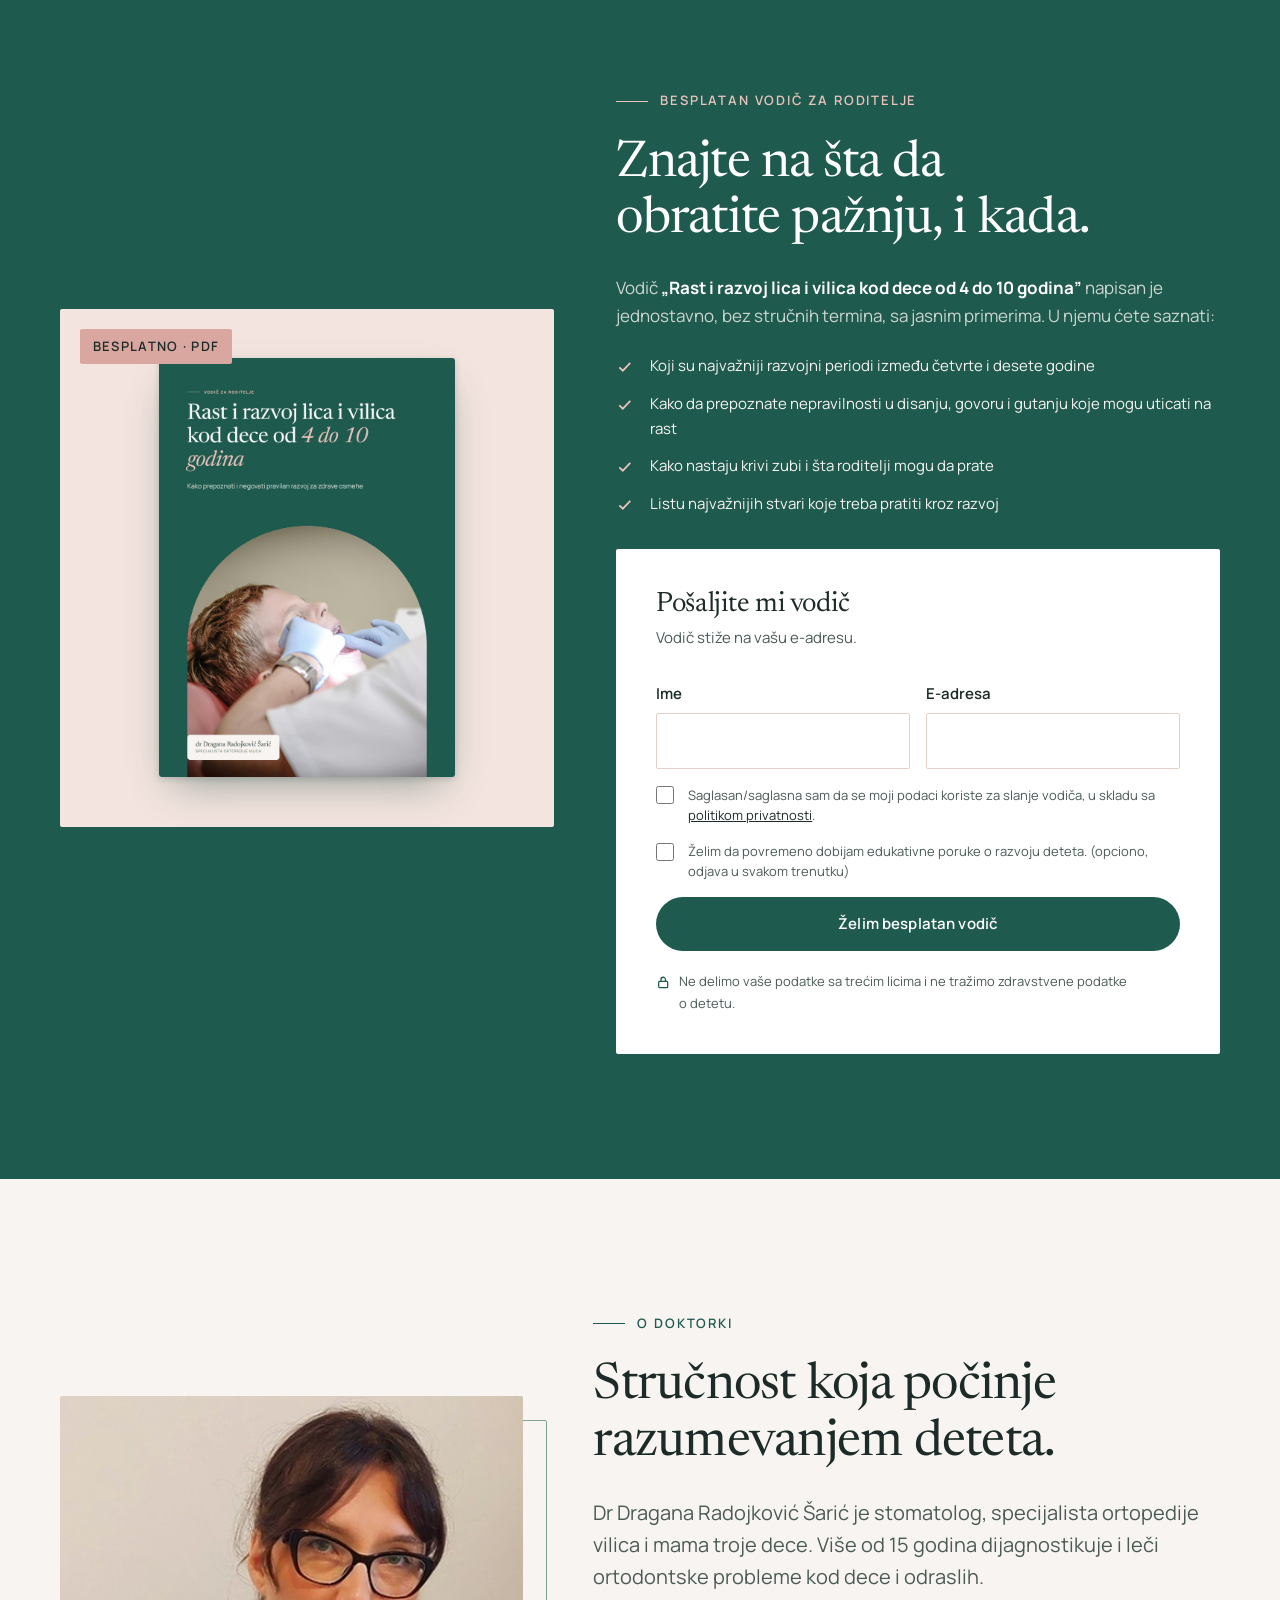
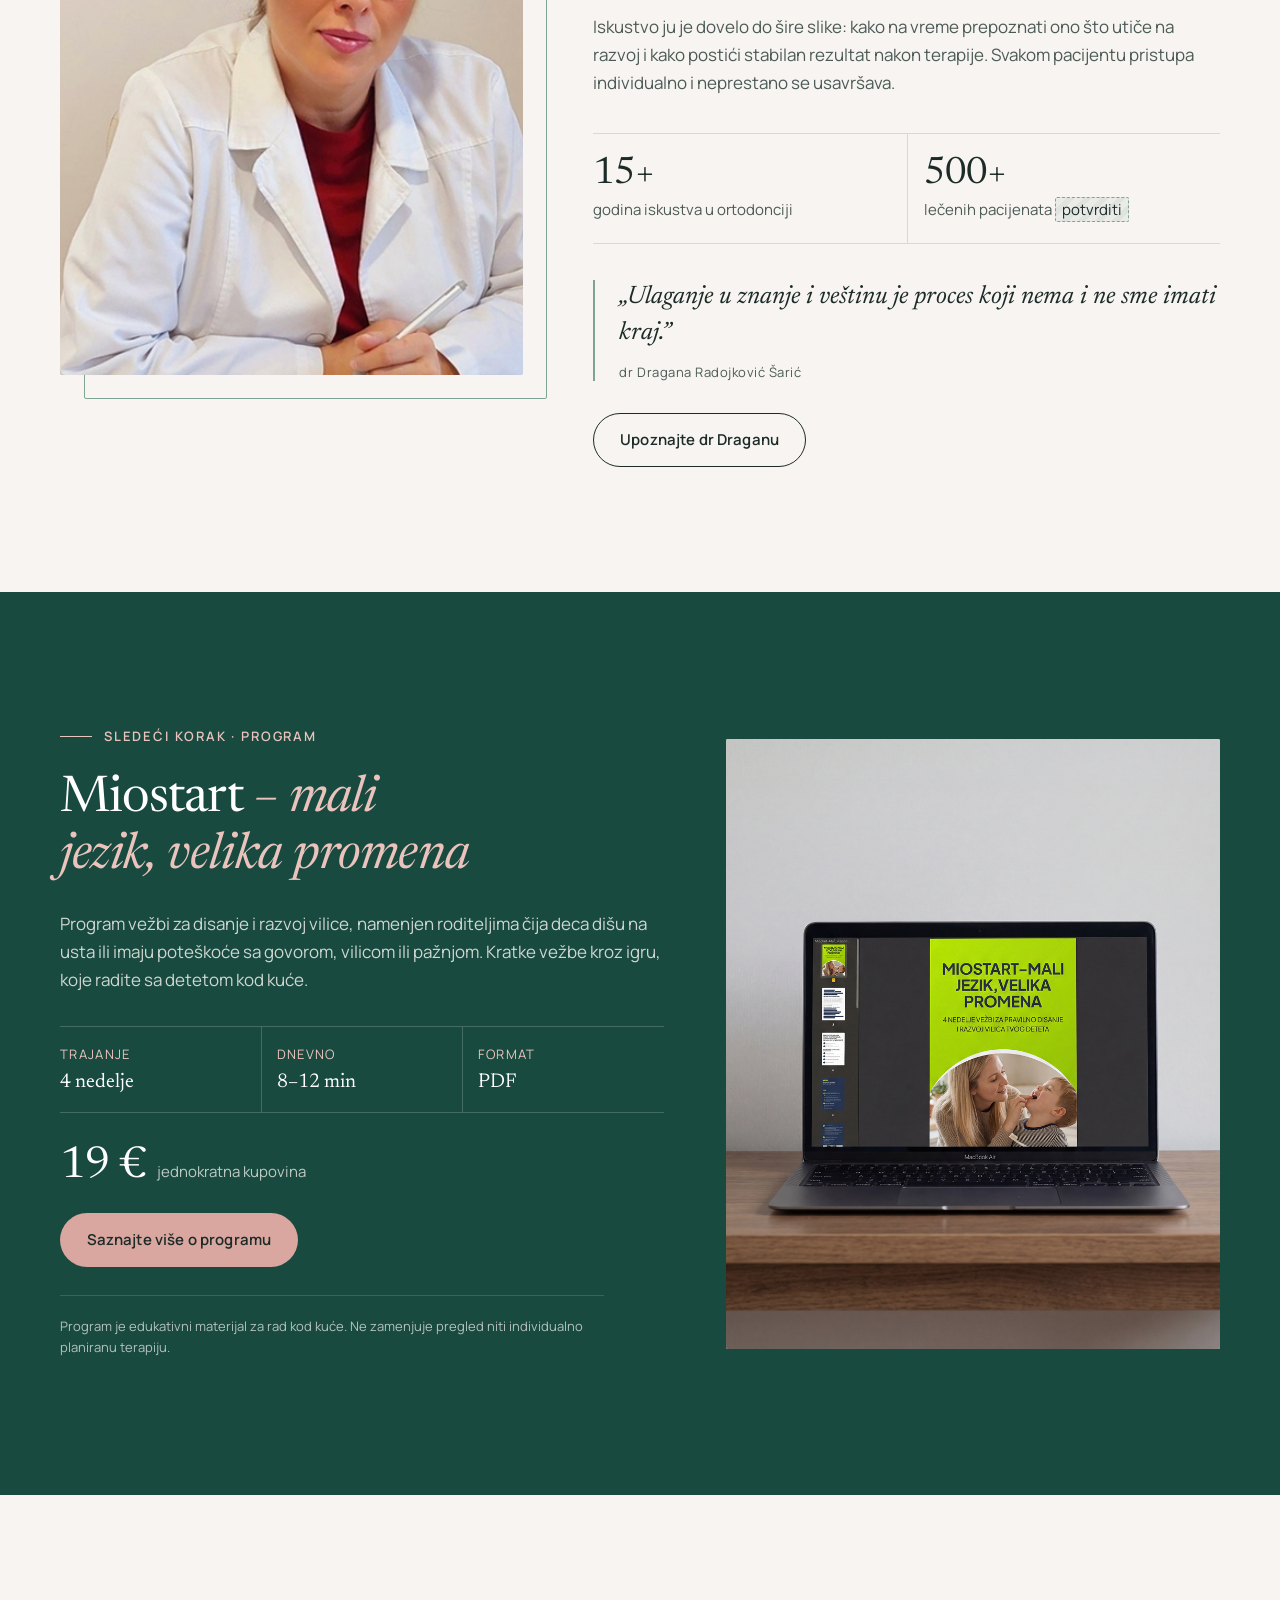
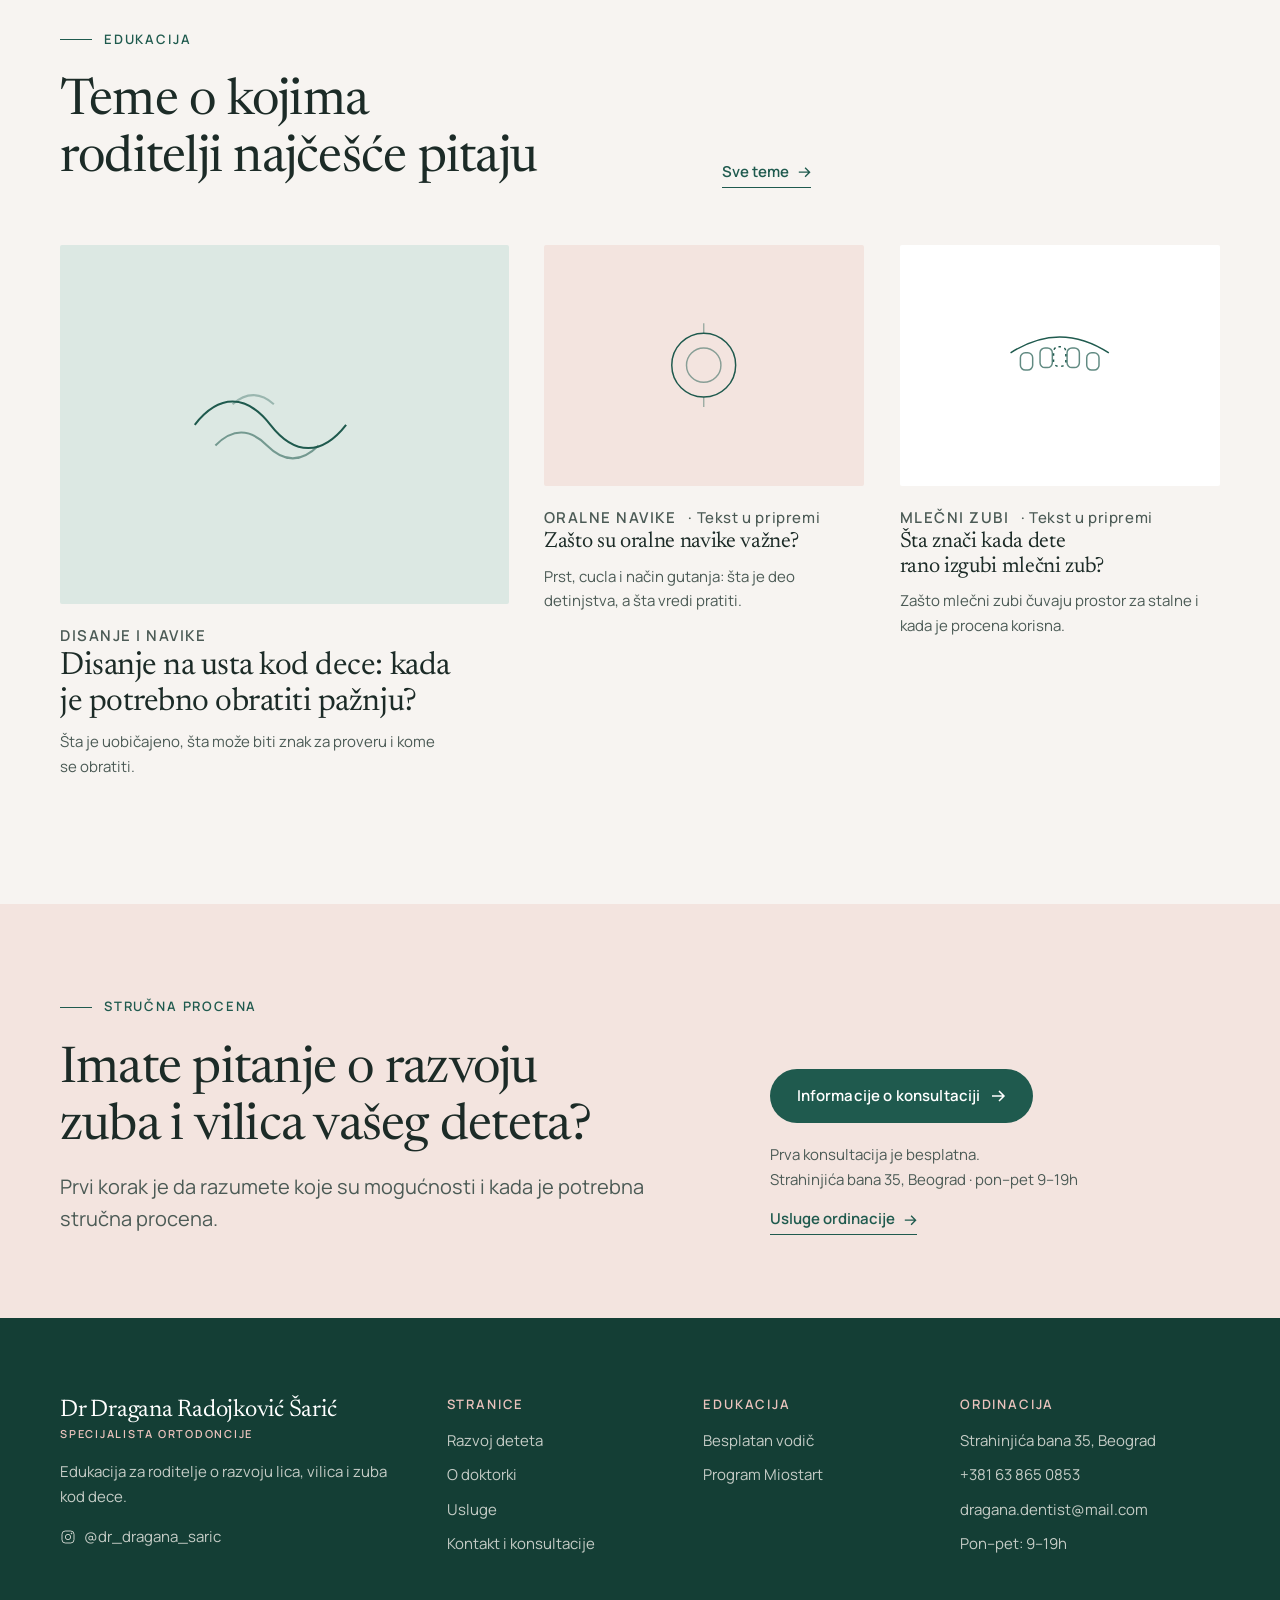
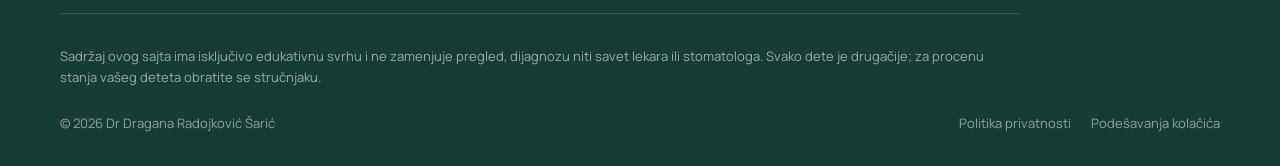
==== commit f5af8a08: "Nova naslovna strana vodiča na sajtu umesto stare korice Co-Authored-By: Claude Opus 5.5 <noreply@an" ====
--- a/index.html
+++ b/index.html
@@ -198,7 +198,7 @@
       <div class="container guide">
         <figure class="guide__cover reveal">
           <div class="guide__cover-bg">
-            <img src="assets/img/vodic-korica.png" width="966" height="1100" loading="lazy" alt="Korica vodiča „Rast i razvoj lica i vilica kod dece od 4 do 10 godina”">
+            <img src="assets/img/vodic-naslovna.jpg" width="1588" height="2246" loading="lazy" alt="Korica vodiča „Rast i razvoj lica i vilica kod dece od 4 do 10 godina”">
           </div>
           <span class="guide__tag">Besplatno · PDF</span>
         </figure>
--- a/css/style.css
+++ b/css/style.css
@@ -680,3 +680,23 @@
 .brand__name, .nav a, .btn { white-space: nowrap; }
 .nav ul { gap: clamp(1rem, .2rem + 1.4vw, 1.75rem); }
 @media (max-width: 420px) { .brand__name { font-size: 1.0625rem; white-space: normal; } }
+
+/* ---------- Primeri pre/posle ---------- */
+.cases { display: grid; gap: clamp(1.5rem, 1rem + 2vw, 3rem); }
+@media (min-width: 860px) { .cases { grid-template-columns: 1fr 1fr; align-items: start; } }
+.case { margin: 2.5rem 0; }
+.cases .case { margin: 0; }
+.case__img { border-radius: 4px; overflow: hidden; background: var(--white); aspect-ratio: 4 / 3; }
+.case__img img { width: 100%; height: 100%; object-fit: cover; object-position: 50% 30%; }
+.case__img--contain img { object-fit: contain; }
+.case__labels { display: flex; justify-content: space-between; gap: 1rem; margin-top: .6rem; font-size: var(--fs-xs); font-weight: 600; letter-spacing: .06em; text-transform: uppercase; color: var(--olive); }
+.case figcaption { margin-top: .6rem; font-size: var(--fs-sm); color: var(--ink-soft); }
+.case figcaption strong { color: var(--ink); font-weight: 600; }
+
+/* Nova naslovna vodiča: prikaz kao knjiga sa senkom */
+img[src$="vodic-naslovna.jpg"] { border-radius: 3px; box-shadow: 0 18px 40px -14px rgba(20,62,53,.45), 0 2px 6px rgba(20,62,53,.18); }
+.guide__cover-bg { background: var(--beige); }
+.guide__cover-bg img { width: 60%; height: auto; object-fit: initial; }
+.lp-cover { background: var(--beige); padding: 2.5rem; }
+.guide-band img { background: transparent; }
+.inline-cta img { width: 110px; }
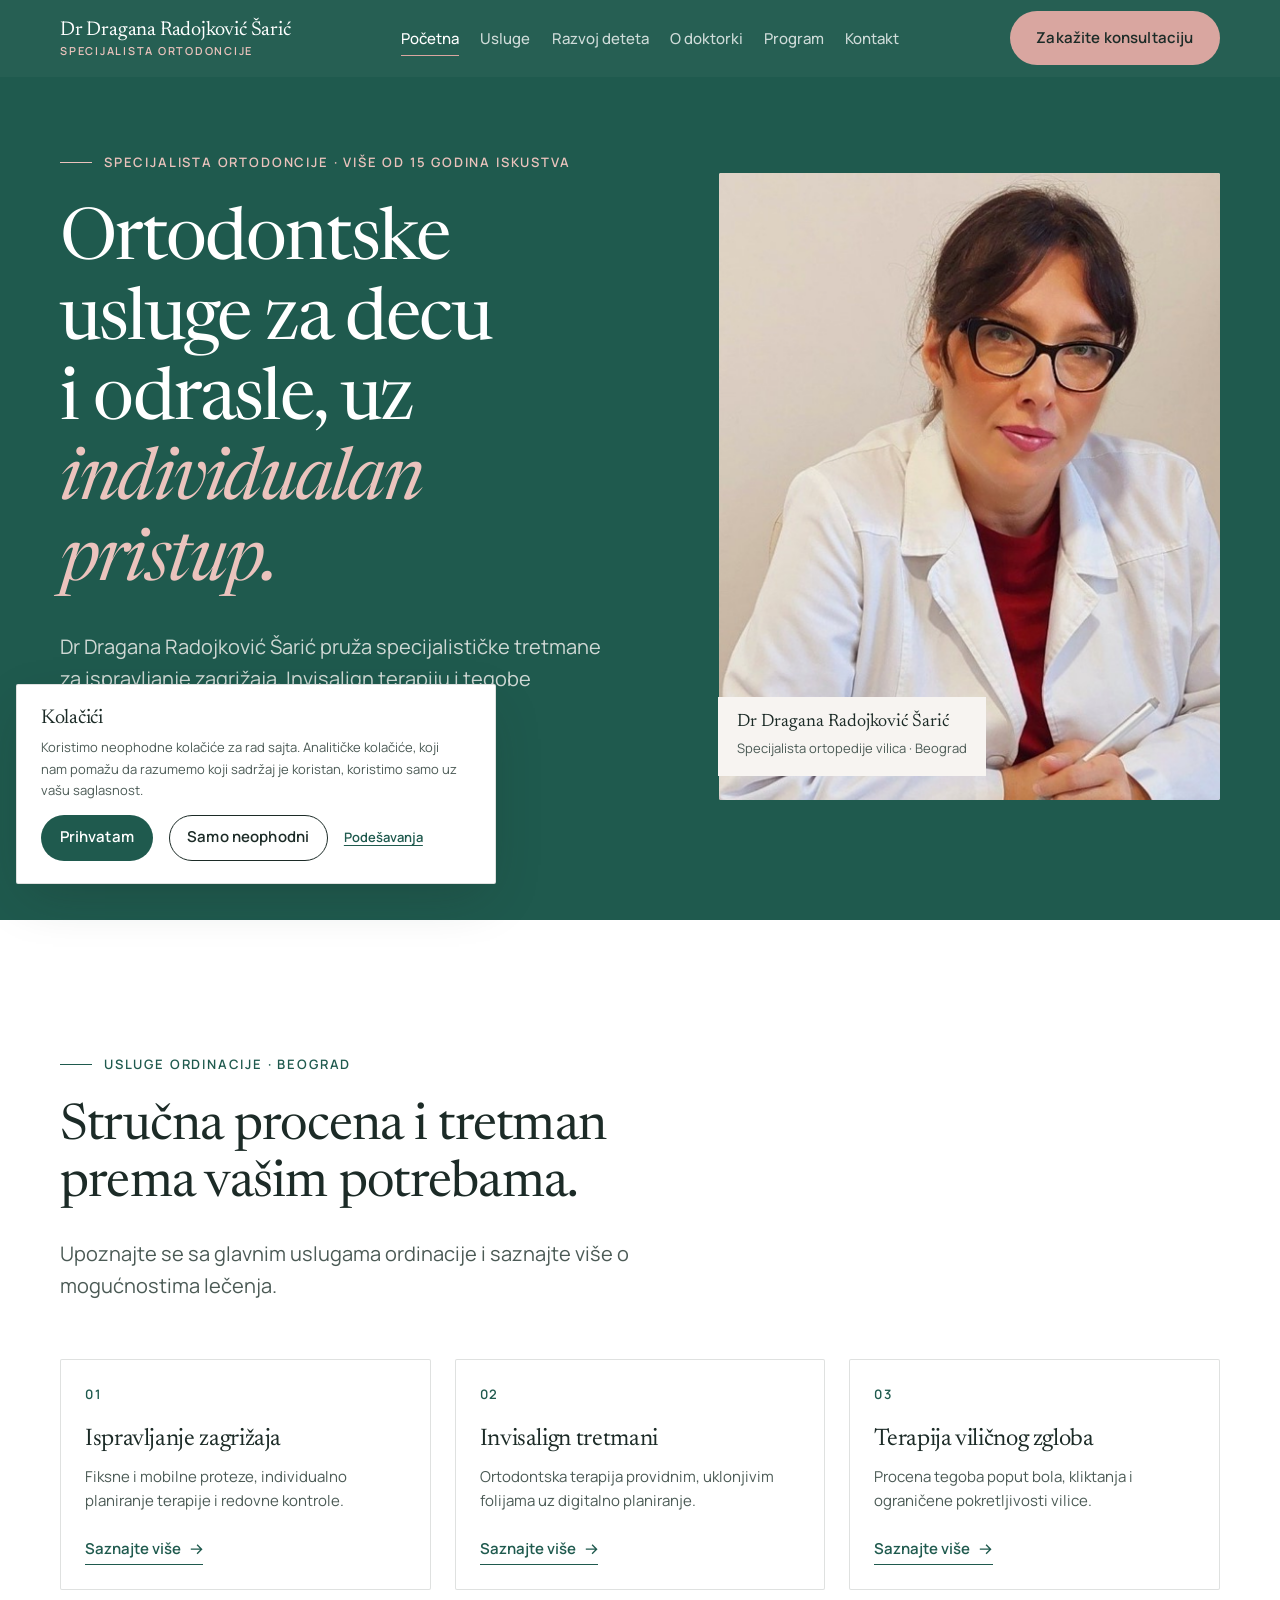
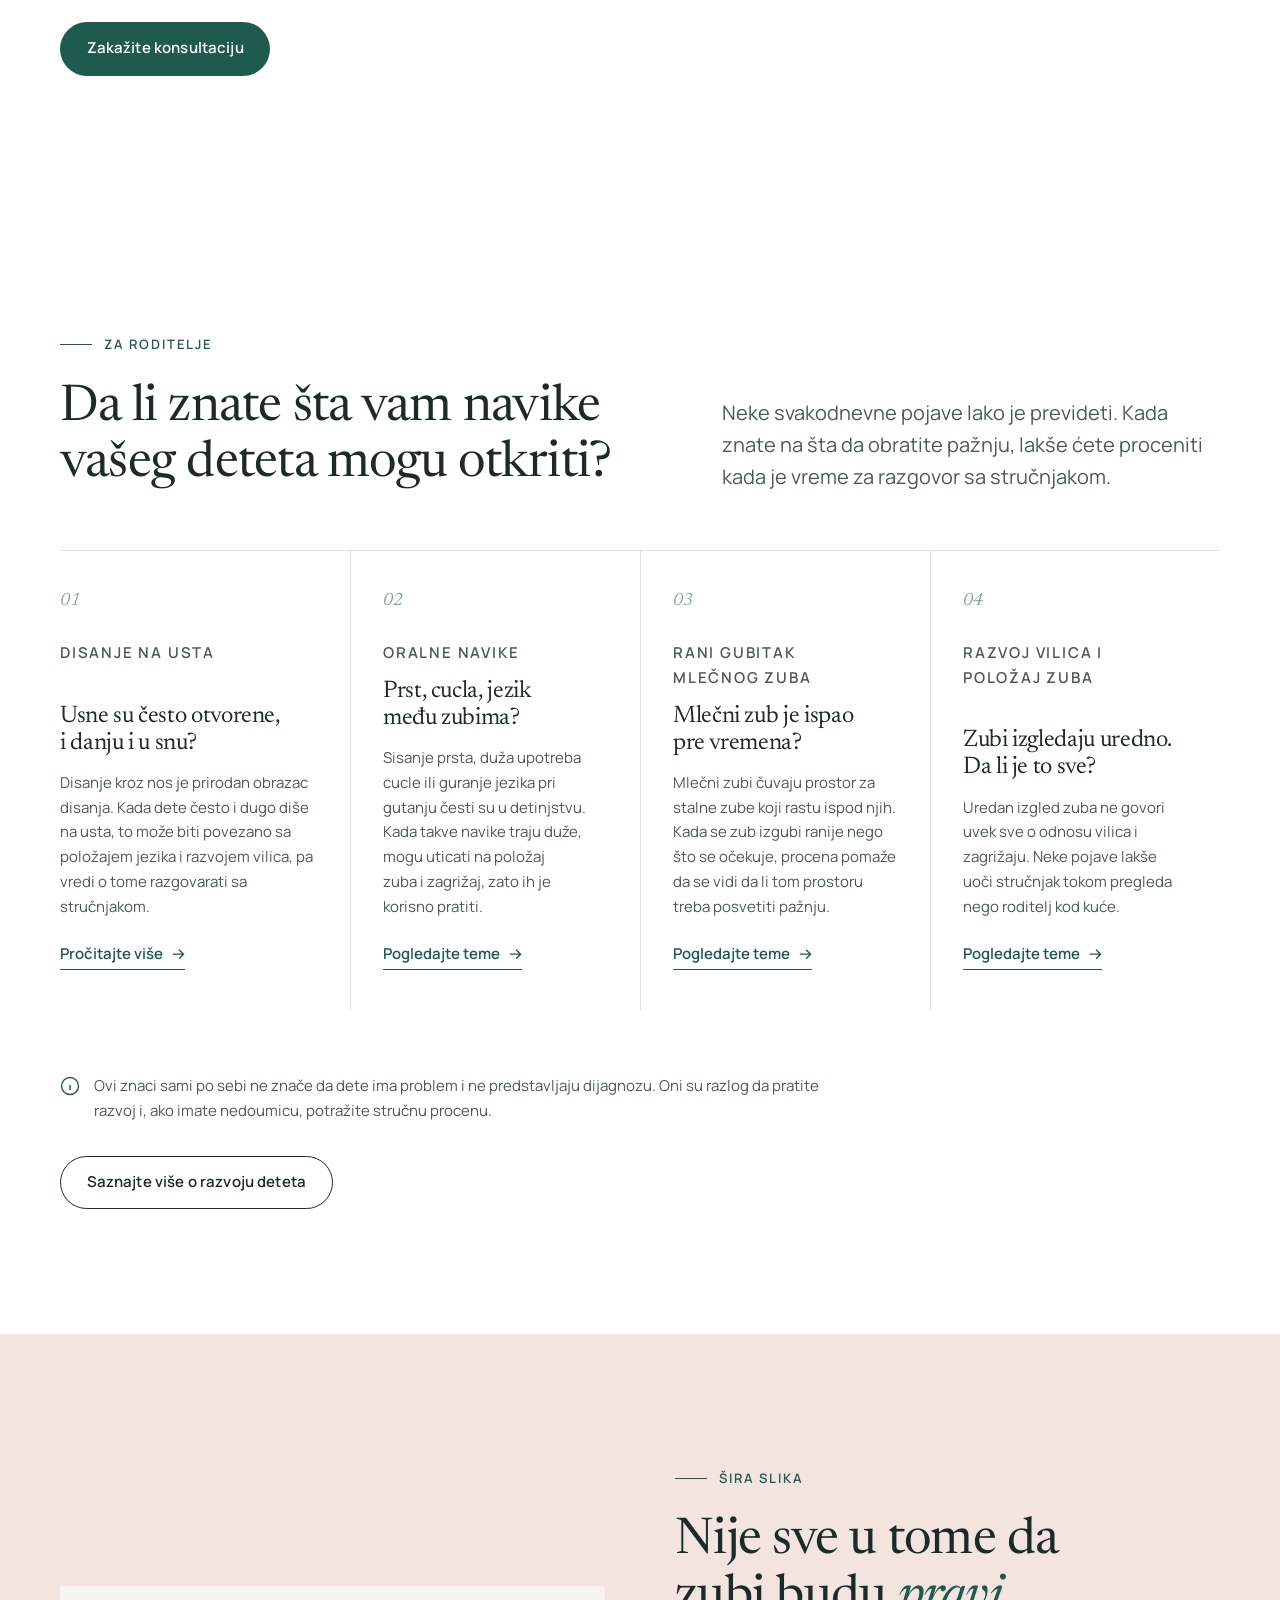
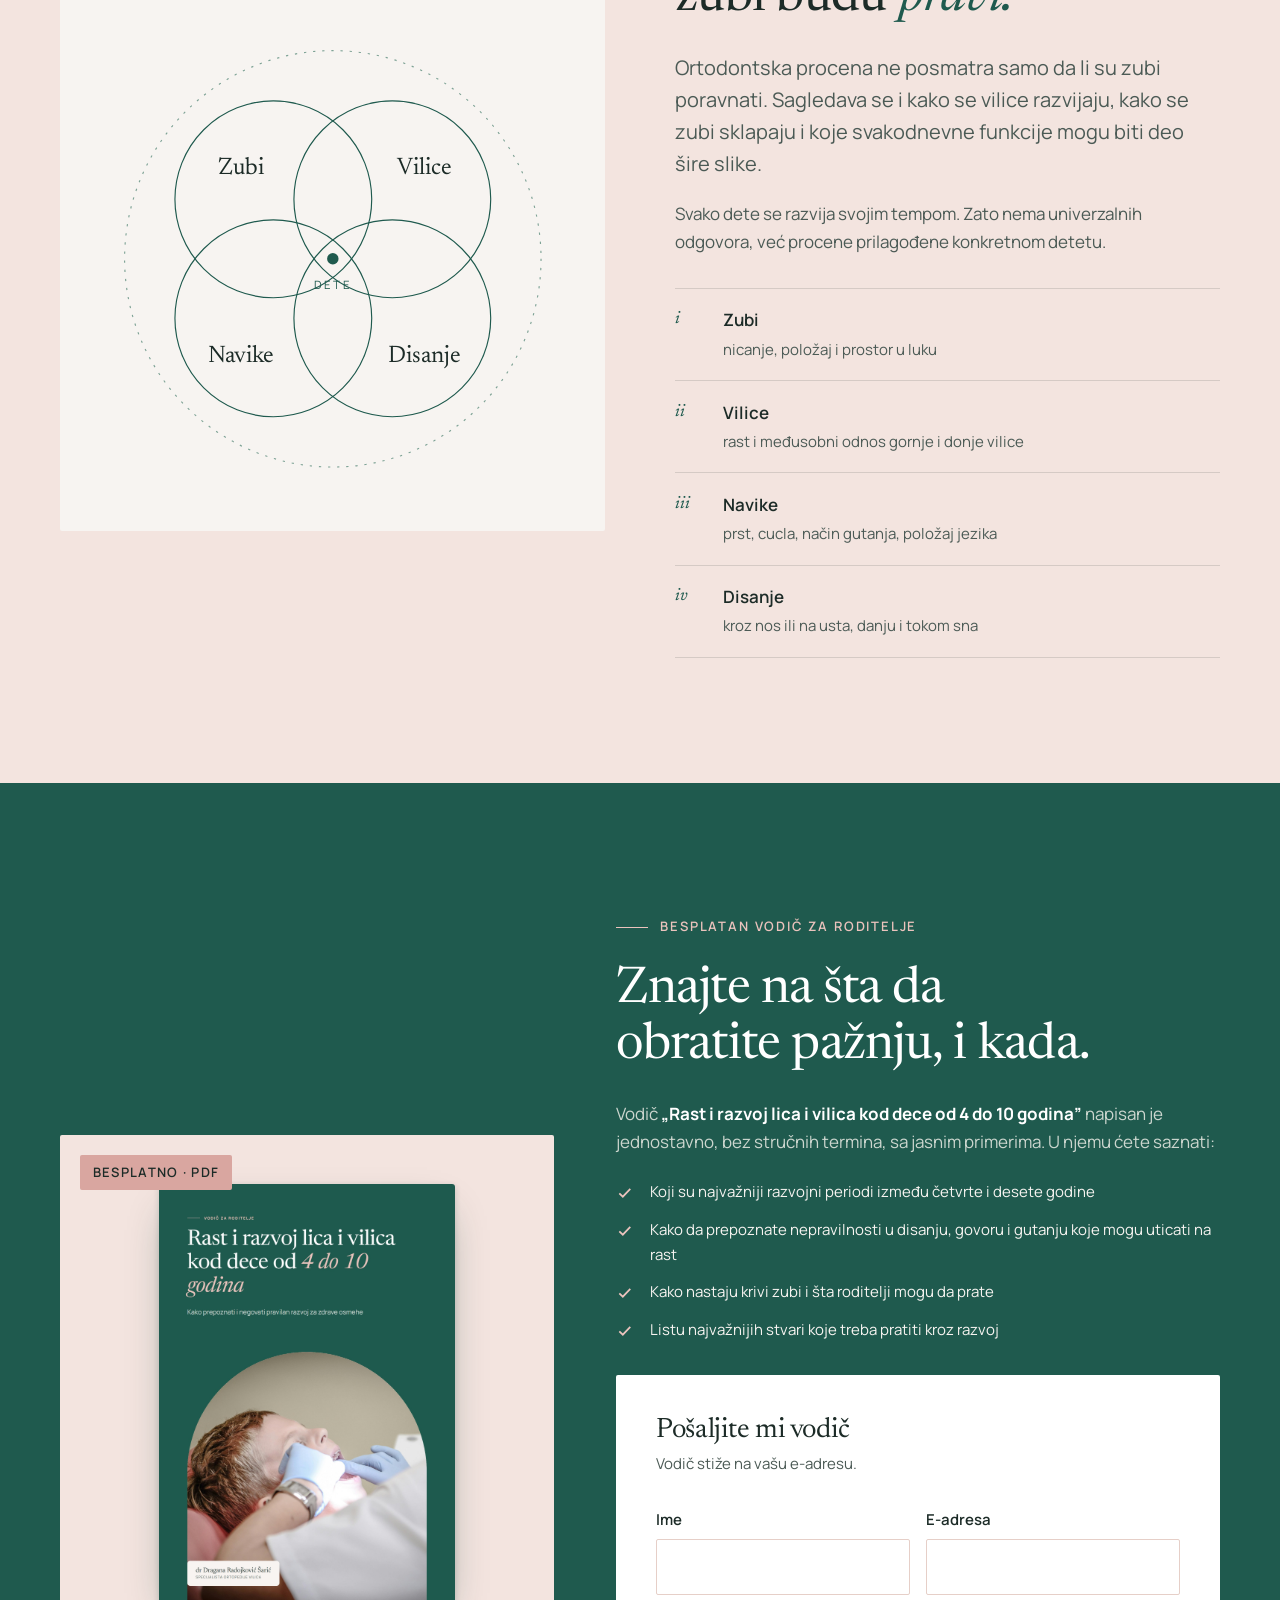
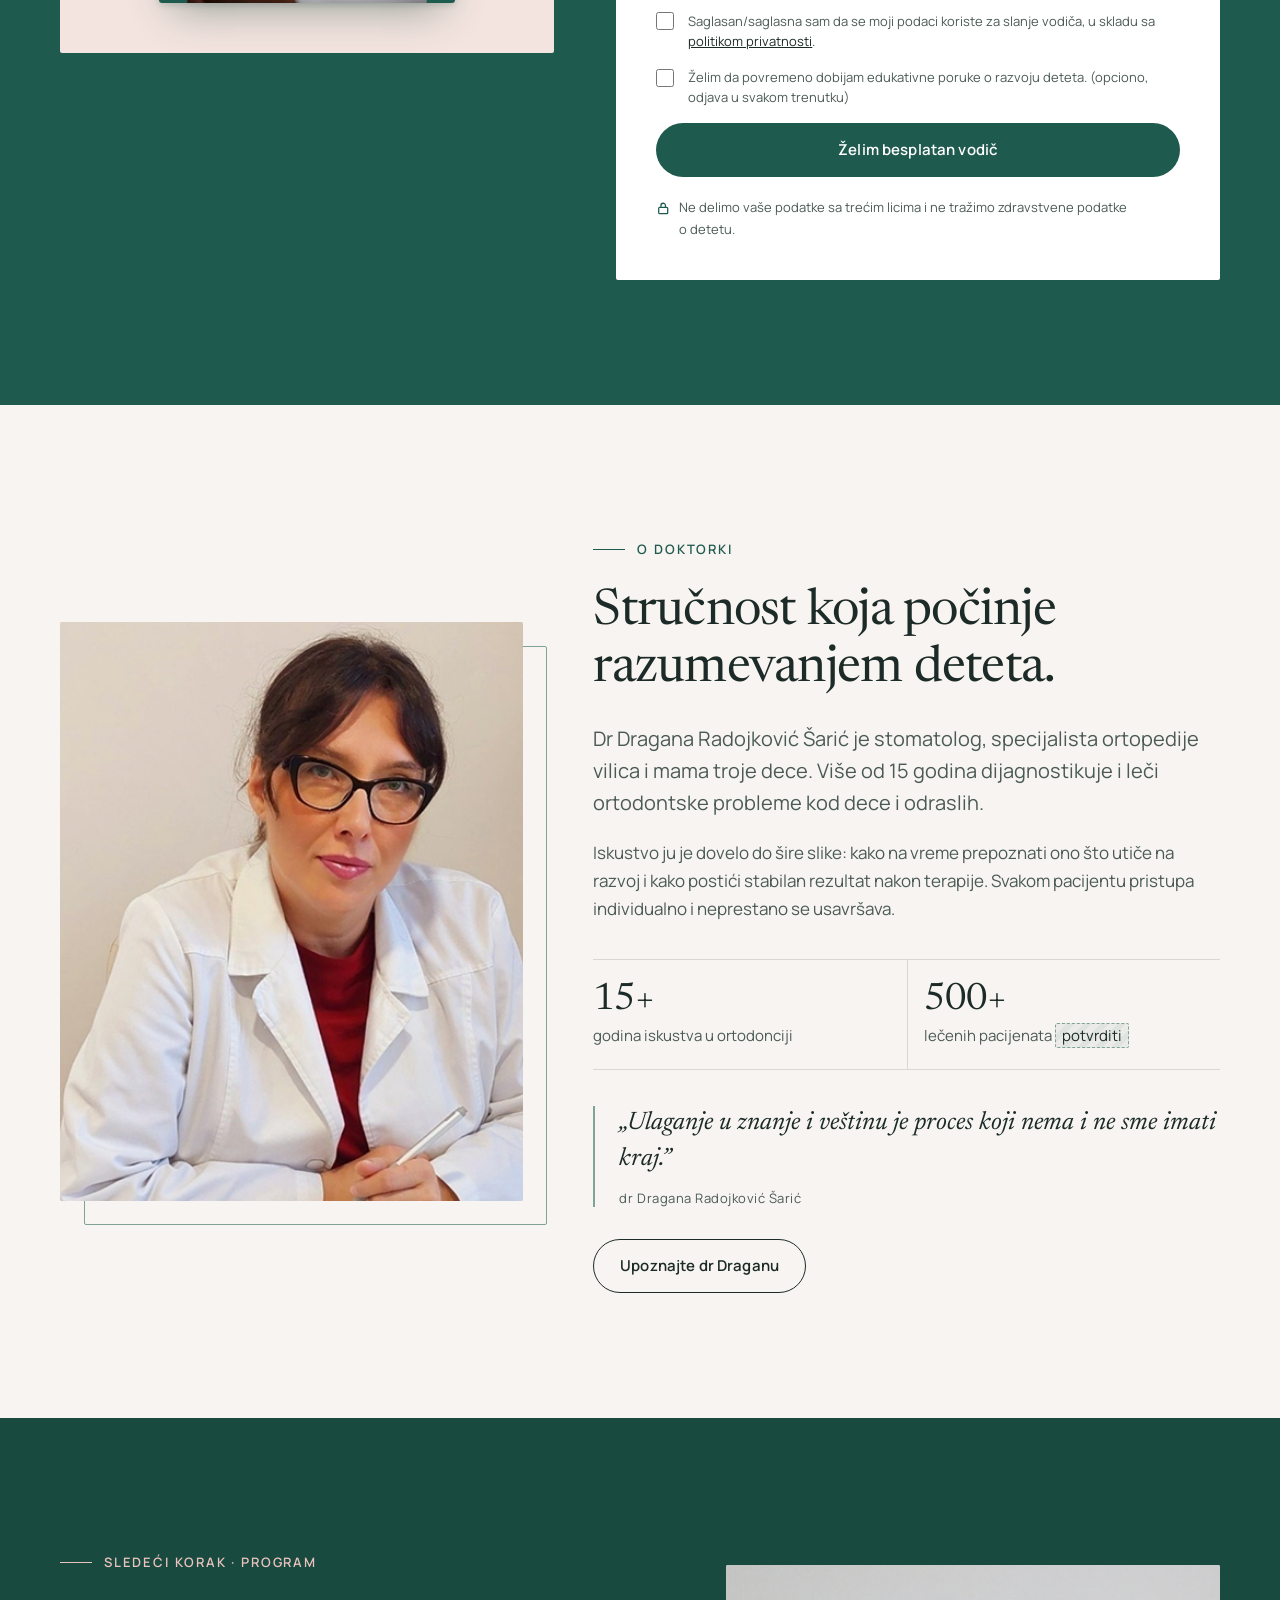
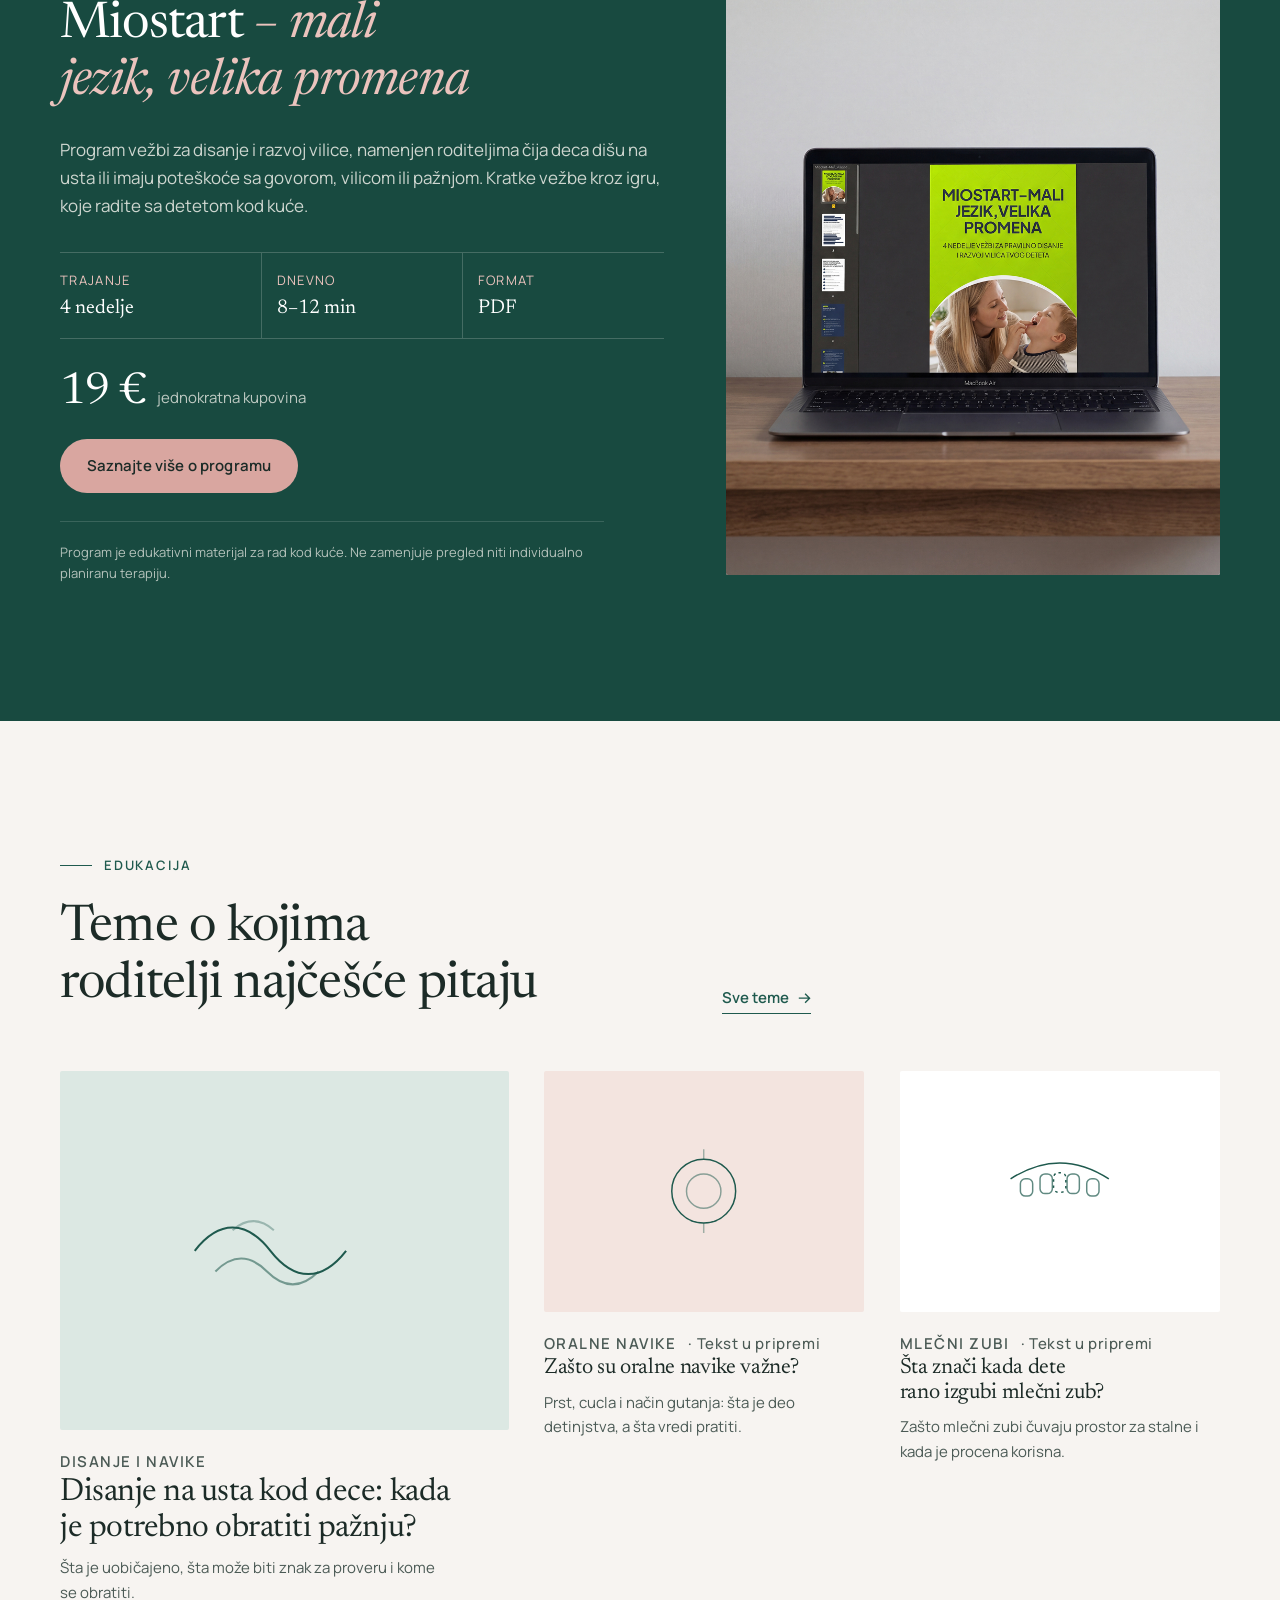
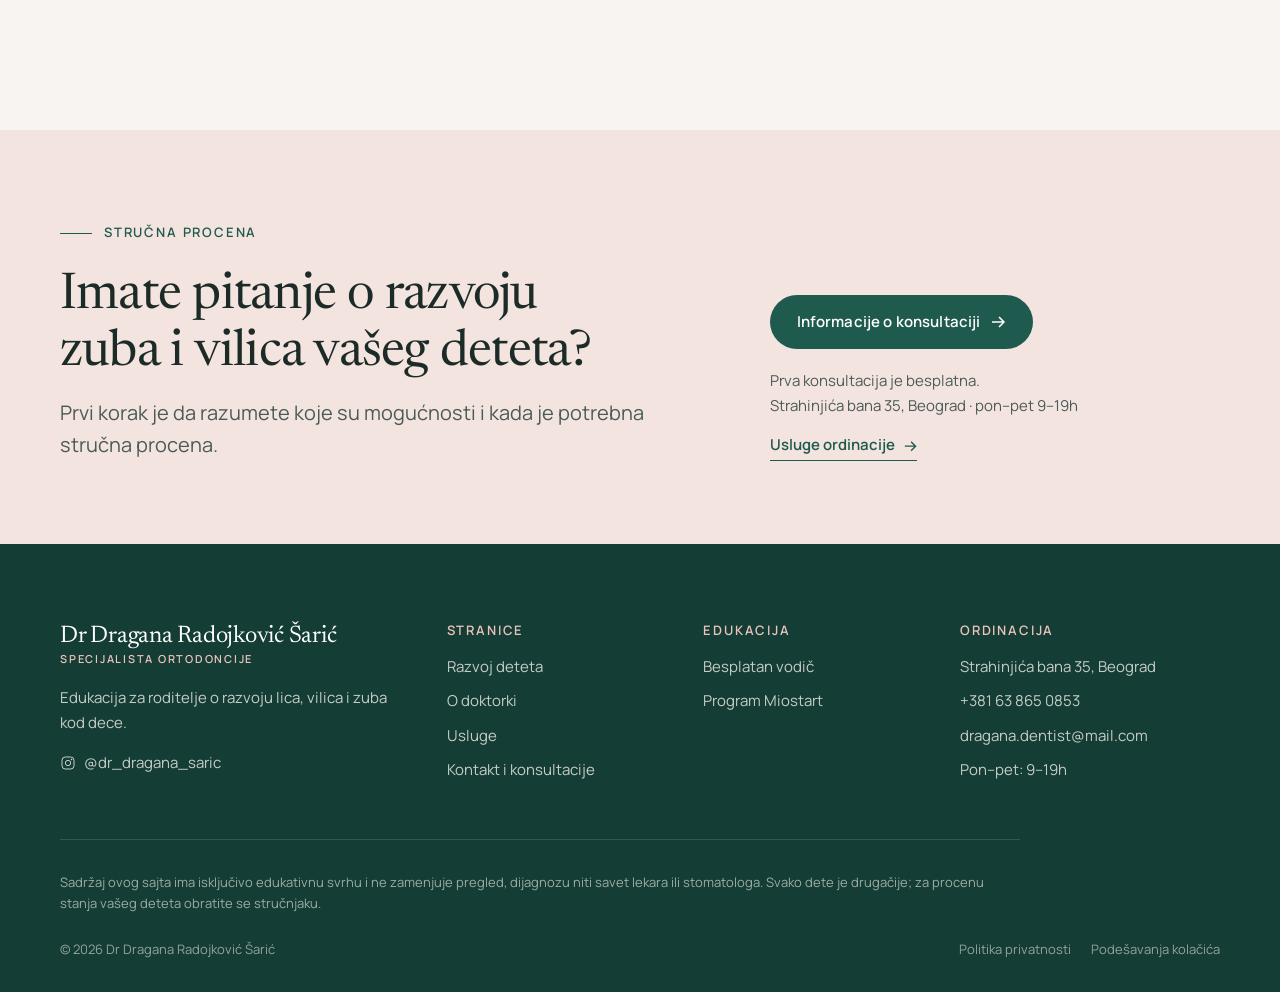
==== commit 8e8c7c16: "INDEX" ====
--- a/index.html
+++ b/index.html
@@ -44,14 +44,14 @@
       <nav class="nav" aria-label="Glavna navigacija">
         <ul>
           <li><a href="index.html" aria-current="page">Početna</a></li>
+          <li><a href="usluge.html">Usluge</a></li>
           <li><a href="razvoj-deteta.html">Razvoj deteta</a></li>
           <li><a href="o-doktorki.html">O doktorki</a></li>
-          <li><a href="usluge.html">Usluge</a></li>
           <li><a href="program.html">Program</a></li>
           <li><a href="kontakt.html">Kontakt</a></li>
         </ul>
       </nav>
-      <a class="btn btn--primary header-cta" href="vodic.html" data-track="guide_cta_click">Preuzmite besplatan vodič</a>
+      <a class="btn btn--primary header-cta" href="kontakt.html" data-track="consultation_cta_click">Zakažite konsultaciju</a>
       <button class="menu-toggle" aria-expanded="false" aria-controls="mobile-nav">
         <span class="menu-toggle__label">Meni</span><span class="menu-toggle__bars" aria-hidden="true"></span>
       </button>
@@ -61,15 +61,15 @@
     <nav aria-label="Mobilna navigacija">
       <ul>
         <li><a href="index.html" aria-current="page">Početna</a></li>
+        <li><a href="usluge.html">Usluge</a></li>
         <li><a href="razvoj-deteta.html">Razvoj deteta</a></li>
         <li><a href="o-doktorki.html">O doktorki</a></li>
-        <li><a href="usluge.html">Usluge</a></li>
         <li><a href="vodic.html">Besplatan vodič</a></li>
         <li><a href="program.html">Program</a></li>
         <li><a href="kontakt.html">Kontakt</a></li>
       </ul>
     </nav>
-    <a class="btn btn--primary btn--block" href="vodic.html" data-track="guide_cta_click">Preuzmite besplatan vodič</a>
+    <a class="btn btn--primary btn--block" href="kontakt.html" data-track="consultation_cta_click">Zakažite konsultaciju</a>
   </div>
 
   <main id="sadrzaj">
@@ -79,14 +79,13 @@
       <div class="container hero__grid">
         <div>
           <p class="hero__credibility">Specijalista ortodoncije · Više od 15 godina iskustva</p>
-          <h1>Razvoj lica i vilica počinje mnogo pre nego što pomislimo na <em>protezu.</em></h1>
-          <p class="lead">Kroz stručno vođene edukacije i individualan pristup, dr Dragana Radojković Šarić pomaže roditeljima da bolje razumeju razvoj deteta i znaju kada je vreme za stručnu procenu.</p>
+          <h1>Ortodontske usluge za decu i odrasle, uz <em>individualan pristup.</em></h1>
+          <p class="lead">Dr Dragana Radojković Šarić pruža specijalističke tretmane za ispravljanje zagrižaja, Invisalign terapiju i tegobe viličnog zgloba.</p>
           <div class="btn-row">
-            <a class="btn btn--primary" href="#vodic" data-track="guide_cta_click">Preuzmite besplatan vodič
-              <svg viewBox="0 0 16 16" fill="none" stroke="currentColor" stroke-width="1.5" aria-hidden="true"><path d="M2 8h12M9 3l5 5-5 5"/></svg></a>
-            <a class="btn btn--ghost" href="o-doktorki.html">Upoznajte dr Draganu</a>
-          </div>
-          <p class="hero__note">Besplatan PDF vodič za roditelje dece od 4 do 10 godina.</p>
+            <a class="btn btn--primary" href="#usluge">Pogledajte usluge
+              <svg viewBox="0 0 16 16" fill="none" stroke="currentColor" stroke-width="1.5" aria-hidden="true"><path d="M2 8h12M9 3l5 5-5 5"/></svg></a>
+            <a class="btn btn--ghost" href="kontakt.html" data-track="consultation_cta_click">Zakažite konsultaciju</a>
+          </div>
         </div>
         <figure class="portrait">
           <div class="portrait__frame">
@@ -97,6 +96,43 @@
             <span>Specijalista ortopedije vilica · Beograd</span>
           </figcaption>
         </figure>
+      </div>
+    </section>
+
+    <!-- ================= USLUGE ORDINACIJE ================= -->
+    <section class="section section--white" id="usluge" aria-labelledby="usluge-naslov">
+      <div class="container">
+        <div class="section-head reveal">
+          <p class="eyebrow">Usluge ordinacije · Beograd</p>
+          <h2 id="usluge-naslov">Stručna procena i tretman prema vašim potrebama.</h2>
+          <p class="lead">Upoznajte se sa glavnim uslugama ordinacije i saznajte više o mogućnostima lečenja.</p>
+        </div>
+        <div class="home-services reveal">
+          <article class="home-service">
+            <p class="home-service__num">01</p>
+            <h3>Ispravljanje zagrižaja</h3>
+            <p>Fiksne i mobilne proteze, individualno planiranje terapije i redovne kontrole.</p>
+            <a class="link-arrow" href="usluge.html#ispravljanje-zagrizaja">Saznajte više
+              <svg viewBox="0 0 16 16" fill="none" stroke="currentColor" stroke-width="1.5" aria-hidden="true"><path d="M2 8h12M9 3l5 5-5 5"/></svg></a>
+          </article>
+          <article class="home-service">
+            <p class="home-service__num">02</p>
+            <h3>Invisalign tretmani</h3>
+            <p>Ortodontska terapija providnim, uklonjivim folijama uz digitalno planiranje.</p>
+            <a class="link-arrow" href="usluge.html#invisalign">Saznajte više
+              <svg viewBox="0 0 16 16" fill="none" stroke="currentColor" stroke-width="1.5" aria-hidden="true"><path d="M2 8h12M9 3l5 5-5 5"/></svg></a>
+          </article>
+          <article class="home-service">
+            <p class="home-service__num">03</p>
+            <h3>Terapija viličnog zgloba</h3>
+            <p>Procena tegoba poput bola, kliktanja i ograničene pokretljivosti vilice.</p>
+            <a class="link-arrow" href="usluge.html#vilicni-zglob">Saznajte više
+              <svg viewBox="0 0 16 16" fill="none" stroke="currentColor" stroke-width="1.5" aria-hidden="true"><path d="M2 8h12M9 3l5 5-5 5"/></svg></a>
+          </article>
+        </div>
+        <div class="mt-2">
+          <a class="btn btn--primary" href="kontakt.html" data-track="consultation_cta_click">Zakažite konsultaciju</a>
+        </div>
       </div>
     </section>
 
--- a/css/style.css
+++ b/css/style.css
@@ -241,6 +241,17 @@
 .hero h1 { margin-bottom: 1.75rem; }
 .hero .lead { margin-bottom: 2.5rem; }
 .hero__note { margin-top: 1.25rem; font-size: var(--fs-xs); color: var(--ink-soft); }
+
+.home-services { display: grid; gap: 1rem; }
+@media (min-width: 700px) { .home-services { grid-template-columns: repeat(3, 1fr); gap: 1.5rem; } }
+.home-service {
+  display: flex; flex-direction: column; align-items: flex-start;
+  padding: 1.5rem; border: 1px solid var(--line); border-radius: var(--radius); background: var(--white);
+}
+.home-service__num { color: var(--olive); font-size: var(--fs-xs); font-weight: 600; letter-spacing: .12em; margin-bottom: 1.25rem; }
+.home-service h3 { font-size: 1.5rem; }
+.home-service > p:not(.home-service__num) { color: var(--ink-soft); font-size: var(--fs-sm); flex: 1; }
+.home-service .link-arrow { margin-top: .5rem; }
 
 .portrait {
   position: relative; margin: 0;
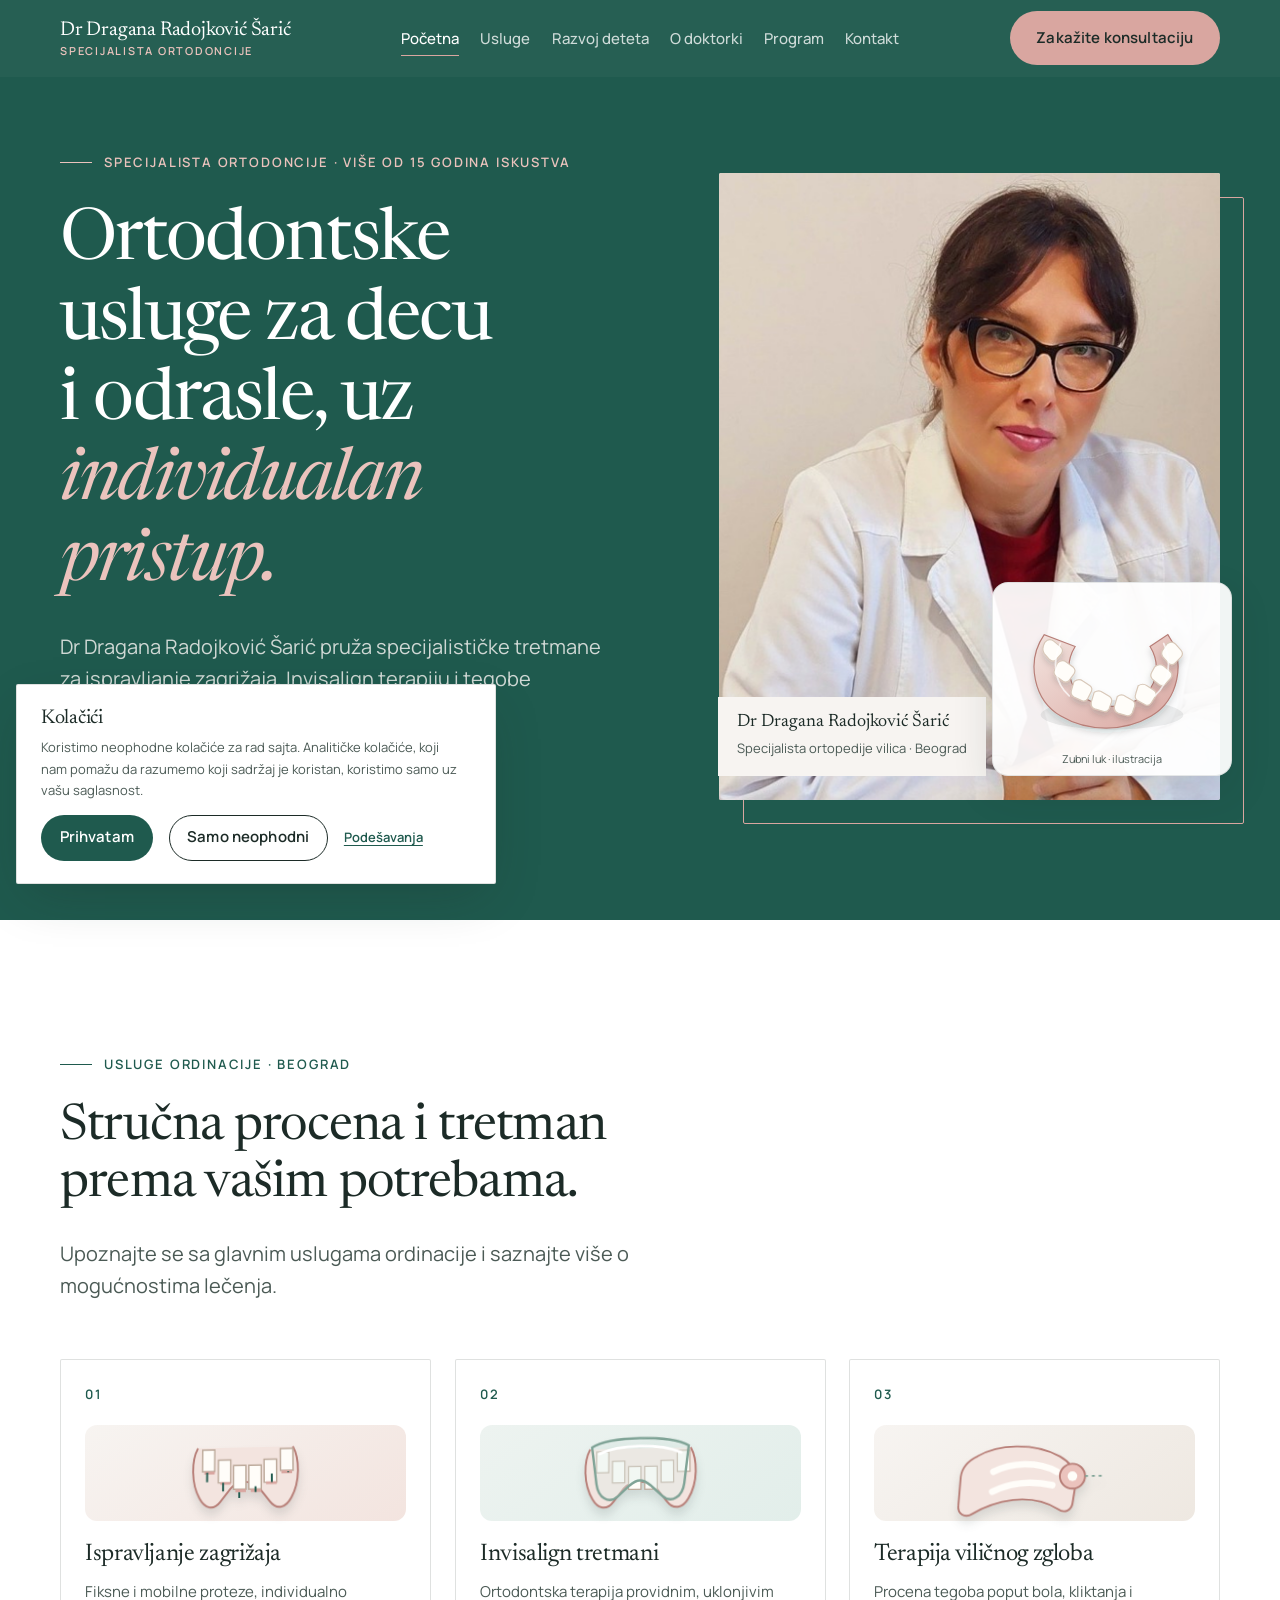
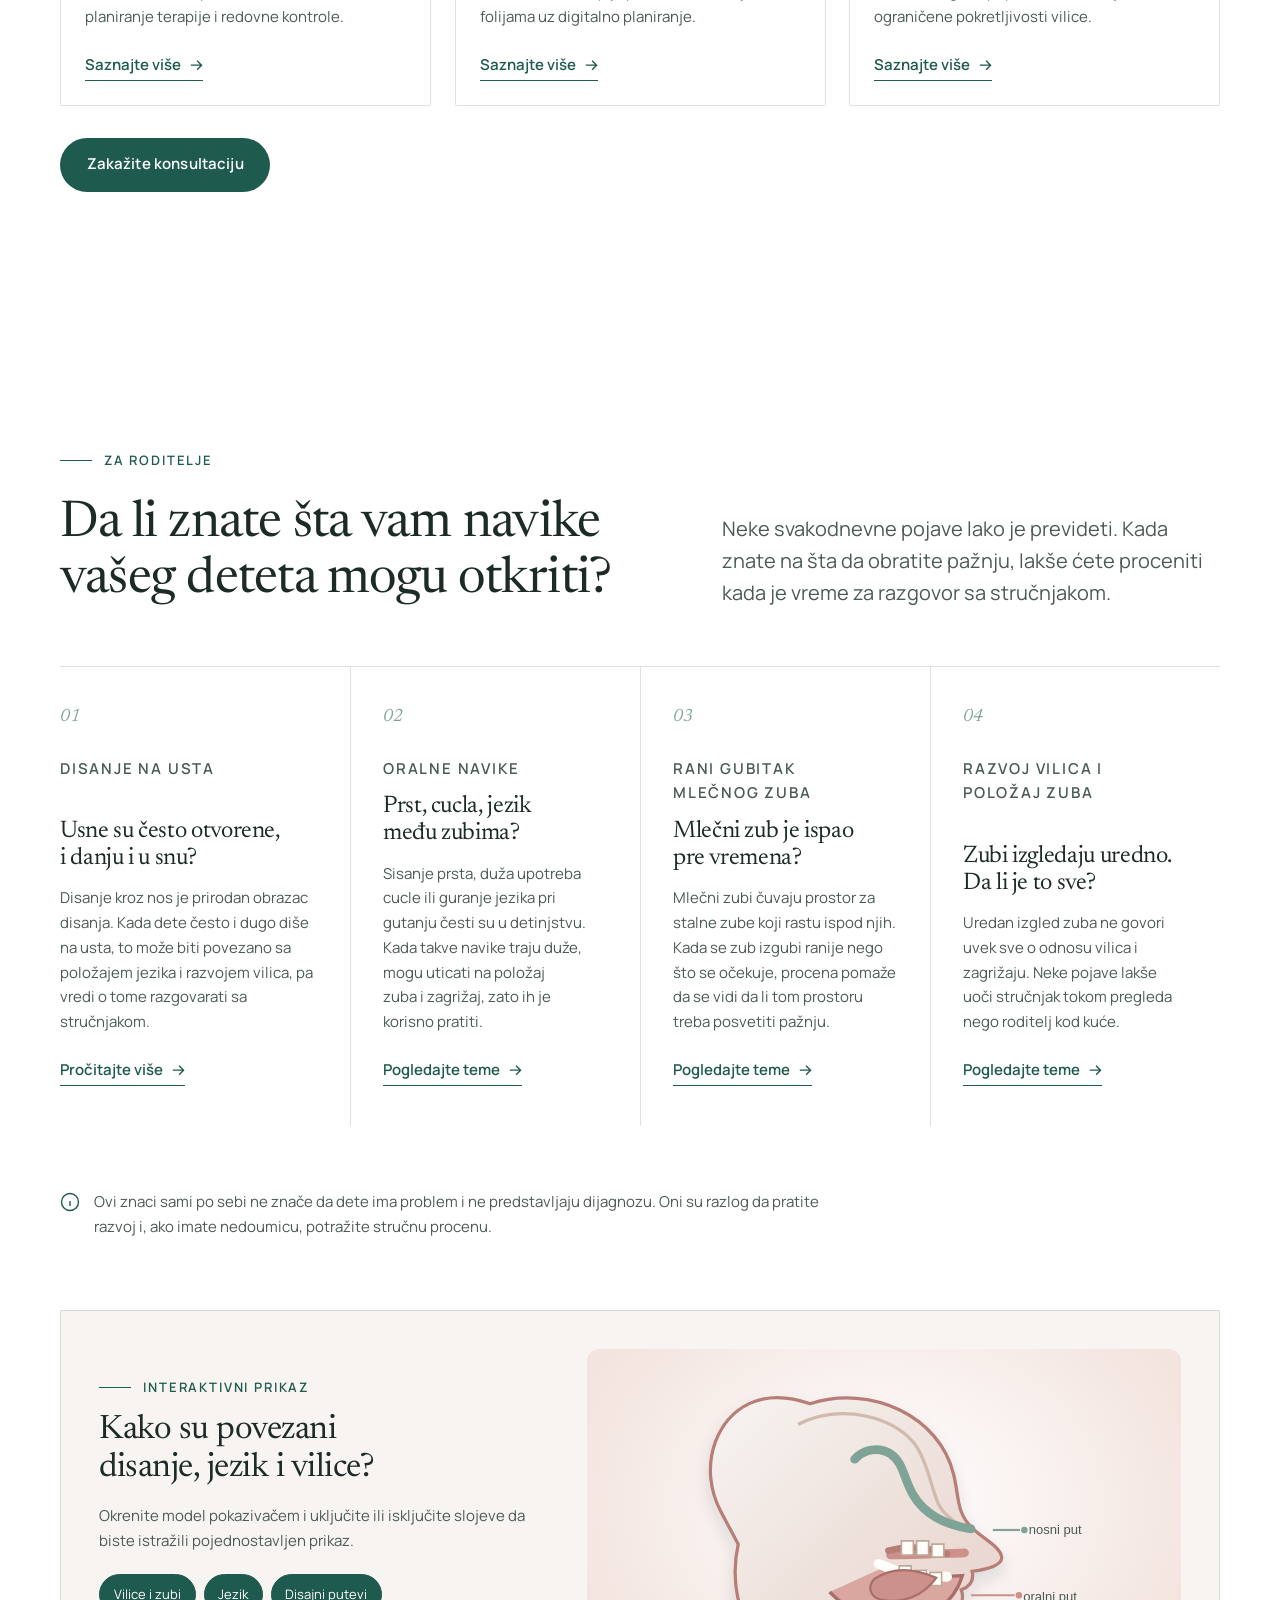
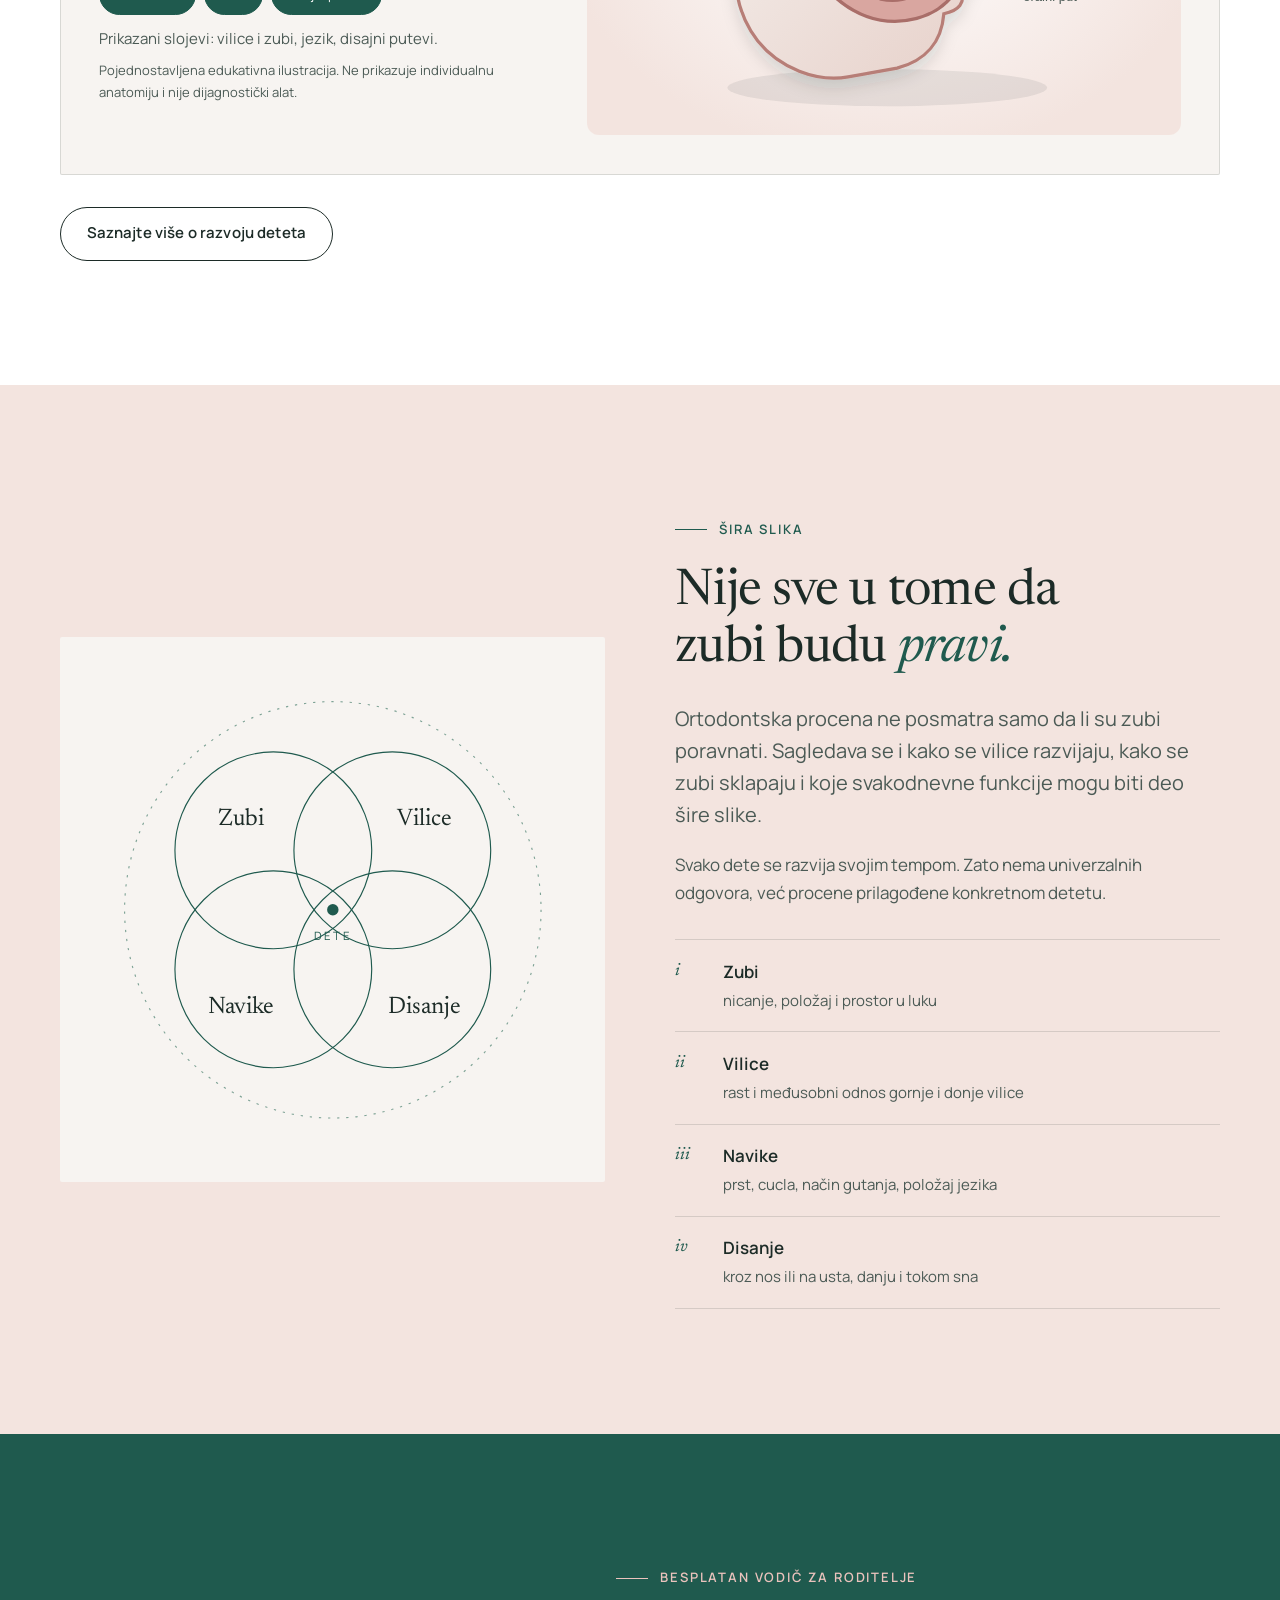
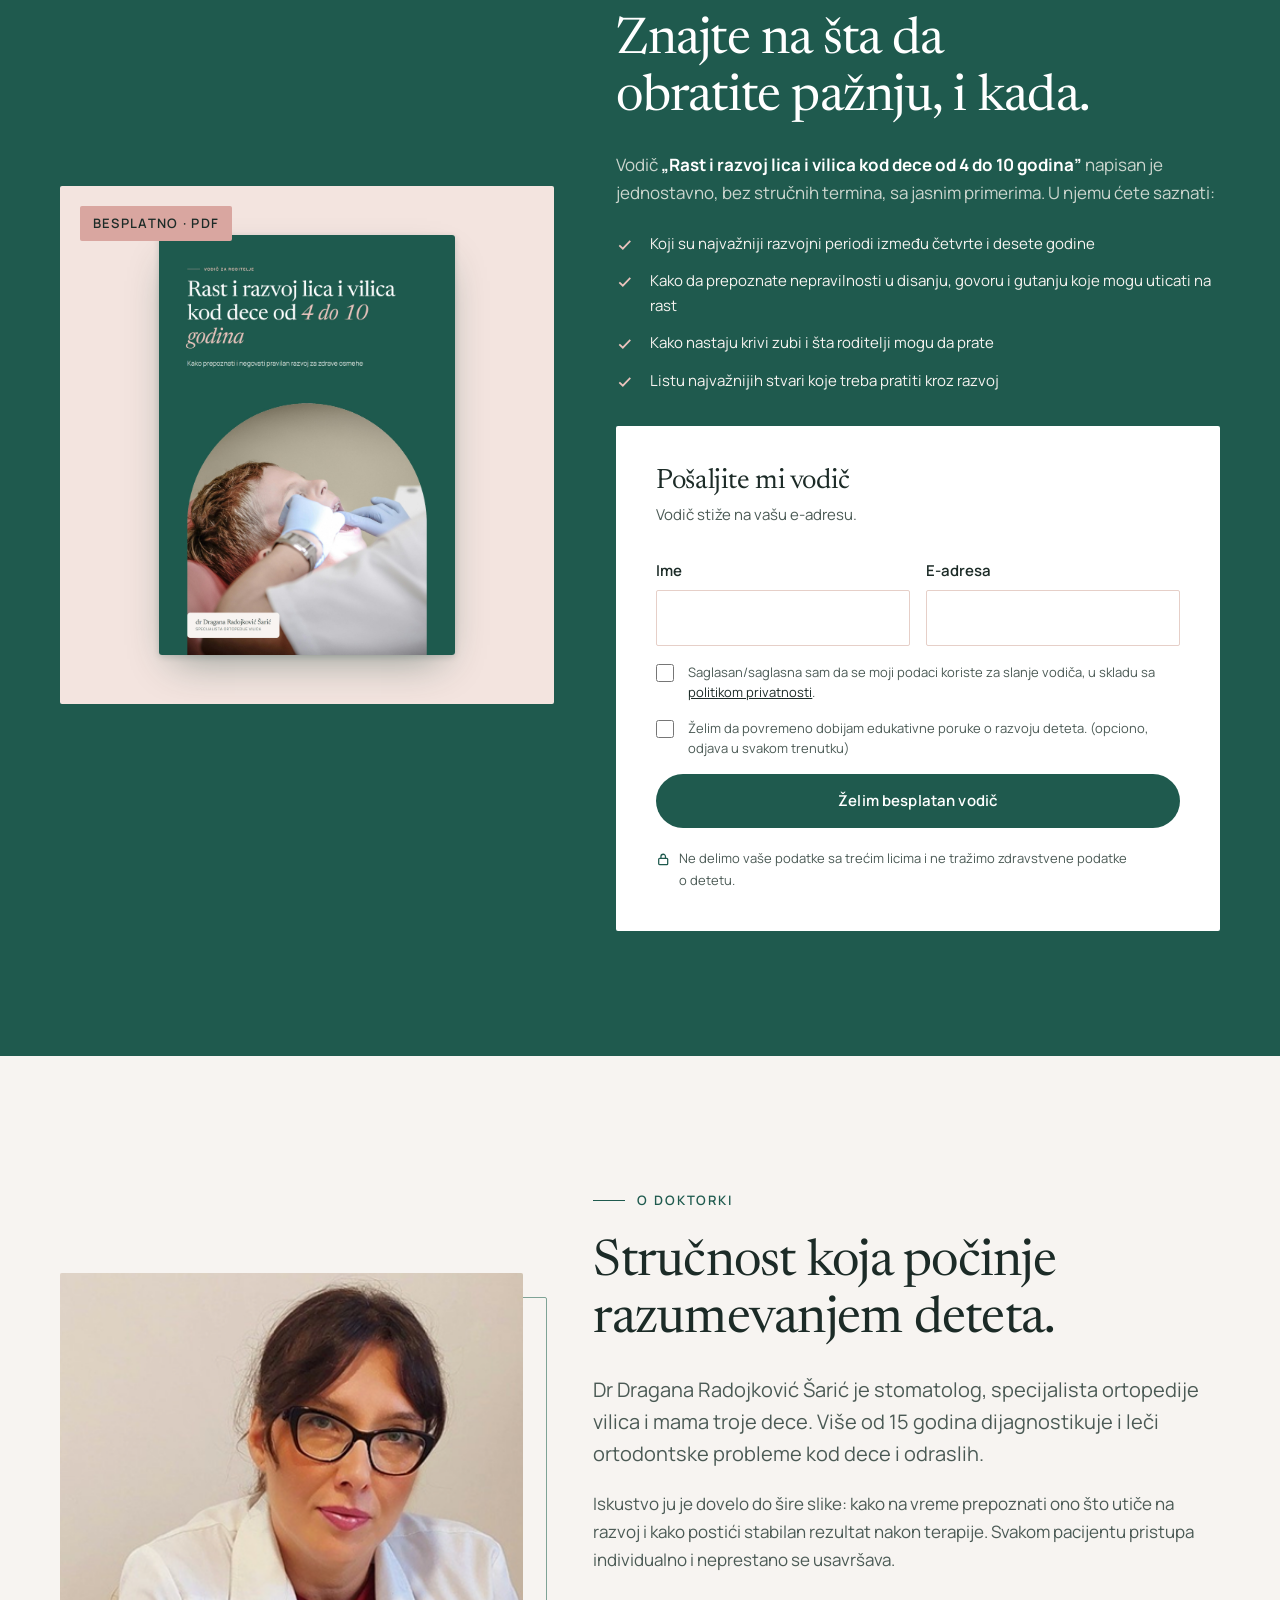
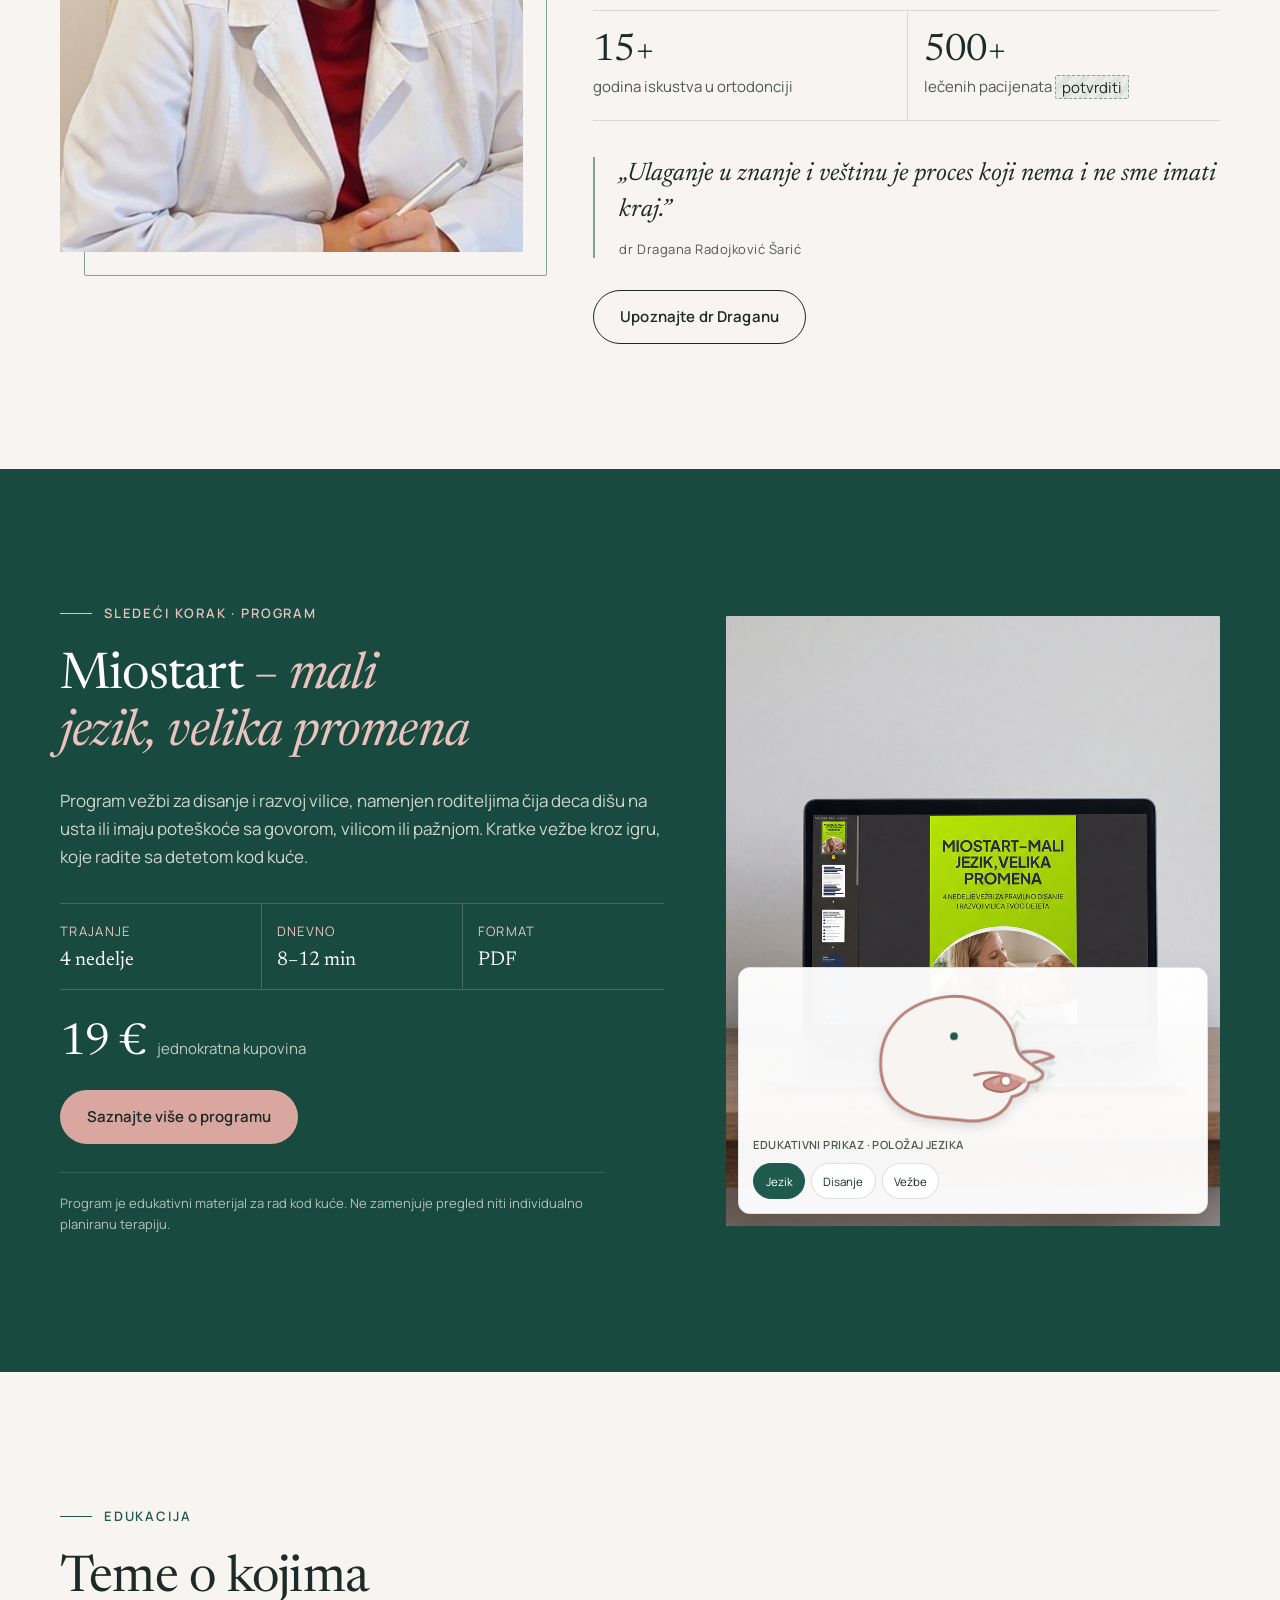
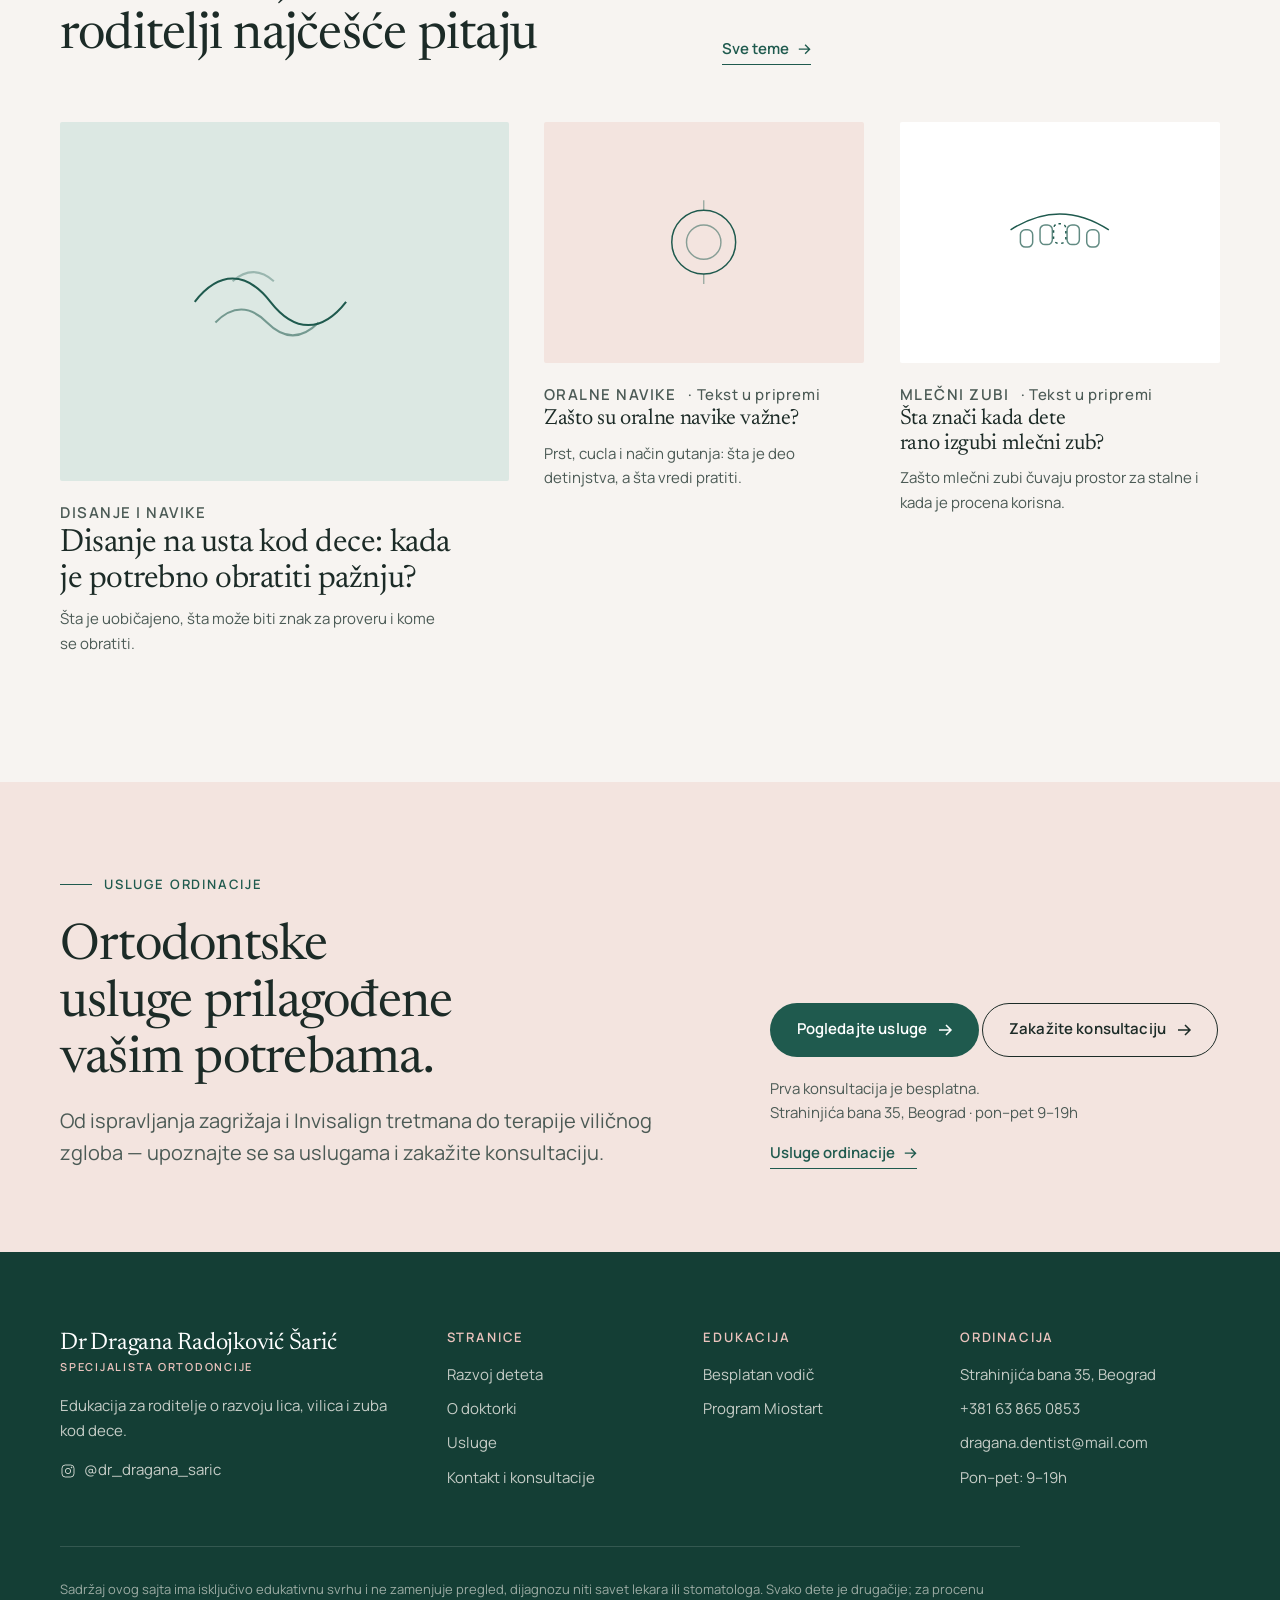
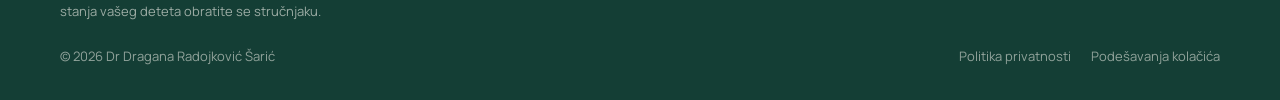
==== commit c70a4d7a: "3D" ====
--- a/index.html
+++ b/index.html
@@ -87,15 +87,43 @@
             <a class="btn btn--ghost" href="kontakt.html" data-track="consultation_cta_click">Zakažite konsultaciju</a>
           </div>
         </div>
-        <figure class="portrait">
-          <div class="portrait__frame">
-            <img src="assets/img/dr-dragana-portret.png" width="1176" height="1336" alt="Dr Dragana Radojković Šarić u belom mantilu, za radnim stolom" fetchpriority="high">
-          </div>
-          <figcaption class="portrait__caption">
-            <strong>Dr Dragana Radojković Šarić</strong>
-            <span>Specijalista ortopedije vilica · Beograd</span>
-          </figcaption>
-        </figure>
+        <div class="hero__visual">
+          <figure class="portrait">
+            <div class="portrait__frame">
+              <img src="assets/img/dr-dragana-portret.png" width="1176" height="1336" alt="Dr Dragana Radojković Šarić u belom mantilu, za radnim stolom" fetchpriority="high">
+            </div>
+            <figcaption class="portrait__caption">
+              <strong>Dr Dragana Radojković Šarić</strong>
+              <span>Specijalista ortopedije vilica · Beograd</span>
+            </figcaption>
+          </figure>
+          <div class="jaw-float" data-model role="group" tabindex="0" aria-label="Interaktivni ilustrativni model zubnog luka. Pomerajte pokazivač ili koristite strelice na tastaturi da istražite perspektivu.">
+            <div class="jaw-float__scene">
+              <svg viewBox="0 0 360 260" role="img" aria-labelledby="hero-jaw-title hero-jaw-desc">
+                <title id="hero-jaw-title">Ilustracija zubnog luka</title>
+                <desc id="hero-jaw-desc">Pojednostavljen prikaz zuba i vilice iz gornje perspektive; nije dijagnostički prikaz.</desc>
+                <defs>
+                  <linearGradient id="hero-jaw-bone" x1="0" x2="1" y1="0" y2="1"><stop stop-color="#F3E4DF"/><stop offset="1" stop-color="#D9A6A0"/></linearGradient>
+                  <filter id="hero-jaw-shadow" x="-30%" y="-30%" width="160%" height="180%"><feDropShadow dx="0" dy="7" stdDeviation="5" flood-color="#1C2B27" flood-opacity=".16"/></filter>
+                </defs>
+                <ellipse cx="180" cy="205" rx="120" ry="25" fill="#1C2B27" opacity=".08"/>
+                <path d="M66 70C34 116 49 181 94 207c45 27 107 27 152 0s60-91 28-137l-30 20c19 31 12 70-18 88-29 17-61 17-90 0-30-18-37-57-18-88L66 70Z" fill="url(#hero-jaw-bone)" stroke="#B77E77" stroke-width="2" filter="url(#hero-jaw-shadow)"/>
+                <g fill="#FFFDF9" stroke="#D8C8B9" stroke-width="2" filter="url(#hero-jaw-shadow)">
+                  <path d="M67 83q7-8 15-2l12 10q5 5 1 11l-9 10q-5 5-11 0l-9-10q-5-7 1-19Z"/>
+                  <path d="M88 118q8-7 15-2l12 9q5 5 1 11l-8 11q-5 5-11 1l-11-8q-6-5-2-12Z"/>
+                  <path d="M116 149q8-6 15-1l12 8q5 4 2 10l-6 12q-4 6-10 3l-13-6q-7-4-4-12Z"/>
+                  <path d="M150 167q8-5 14 0l12 7q5 4 3 10l-4 11q-3 6-10 4l-14-4q-7-3-6-11Z"/>
+                  <path d="M189 174q7-5 14 0l12 7q5 4 3 10l-4 11q-3 6-10 4l-14-4q-7-3-6-11Z"/>
+                  <path d="M224 156q8-5 15 0l12 8q5 4 2 10l-7 11q-4 6-10 3l-13-7q-6-4-3-12Z"/>
+                  <path d="M252 124q8-6 15-1l11 9q5 5 1 11l-9 10q-5 5-11 1l-11-9q-5-5-1-12Z"/>
+                  <path d="M272 86q8-7 15 0l9 10q5 6 0 12l-10 10q-5 5-11 0l-9-10q-5-6 0-13Z"/>
+                </g>
+                <path d="M93 85c-14 28-10 67 15 88m159-88c14 28 10 67-15 88" fill="none" stroke="#FFFFFF" stroke-width="3" stroke-linecap="round" opacity=".7"/>
+              </svg>
+            </div>
+            <span class="jaw-float__label">Zubni luk · ilustracija</span>
+          </div>
+        </div>
       </div>
     </section>
 
@@ -108,22 +136,51 @@
           <p class="lead">Upoznajte se sa glavnim uslugama ordinacije i saznajte više o mogućnostima lečenja.</p>
         </div>
         <div class="home-services reveal">
-          <article class="home-service">
+          <article class="home-service" data-tilt>
             <p class="home-service__num">01</p>
+            <div class="service-model" aria-hidden="true">
+              <svg viewBox="0 0 180 100" fill="none">
+                <path d="M40 23c-7 13-7 37 2 53 6 11 15 13 22 4l11-14c8-9 22-9 30 0l11 14c7 9 16 7 22-4 9-16 9-40 2-53" fill="#F3E4DF" stroke="#B77E77" stroke-width="2"/>
+                <g fill="#FFFDF9" stroke="#BCA99A" stroke-width="1.5">
+                  <path d="M45 25h13v23H45zM62 36h13v24H62zM78 42h13v25H78zM94 42h13v25H94zM110 36h13v24h-13zM127 25h13v23h-13z"/>
+                </g>
+                <path d="M47 48h11v3H47zm17 11h11v3H64zm16 8h11v3H80zm16 0h11v3H96zm16-8h11v3h-11zm16-11h11v3h-11z" fill="#D9A6A0"/>
+                <path d="M50 49v10m17 1v9m17 1v6m17-6v-6m17-4v-9m17-1V49" stroke="#1F5A4E" stroke-width="2"/>
+              </svg>
+            </div>
             <h3>Ispravljanje zagrižaja</h3>
             <p>Fiksne i mobilne proteze, individualno planiranje terapije i redovne kontrole.</p>
             <a class="link-arrow" href="usluge.html#ispravljanje-zagrizaja">Saznajte više
               <svg viewBox="0 0 16 16" fill="none" stroke="currentColor" stroke-width="1.5" aria-hidden="true"><path d="M2 8h12M9 3l5 5-5 5"/></svg></a>
           </article>
-          <article class="home-service">
+          <article class="home-service" data-tilt>
             <p class="home-service__num">02</p>
+            <div class="service-model service-model--aligner" aria-hidden="true">
+              <svg viewBox="0 0 180 100" fill="none">
+                <path d="M37 24c-7 13-7 37 3 53 6 10 15 12 22 3l11-14c8-9 26-9 34 0l11 14c7 9 16 7 22-3 10-16 10-40 3-53" fill="#F3E4DF" stroke="#B77E77" stroke-width="2"/>
+                <g fill="#FFFDF9" stroke="#BCA99A" stroke-width="1.3">
+                  <path d="M44 27h13v22H44zM61 37h13v23H61zM78 43h13v24H78zM95 43h13v24H95zM112 37h13v23h-13zM129 27h13v22h-13z"/>
+                </g>
+                <path d="M39 22c18-12 84-12 102 0l-5 39c-2 14-13 22-23 13l-12-11c-8-7-14-7-22 0L67 74c-10 9-21 1-23-13l-5-39Z" fill="#DDECE7" fill-opacity=".38" stroke="#7FA396" stroke-width="2.5"/>
+                <path d="M47 29c21-10 65-10 86 0" stroke="#FFF" stroke-width="3" stroke-linecap="round"/>
+              </svg>
+            </div>
             <h3>Invisalign tretmani</h3>
             <p>Ortodontska terapija providnim, uklonjivim folijama uz digitalno planiranje.</p>
             <a class="link-arrow" href="usluge.html#invisalign">Saznajte više
               <svg viewBox="0 0 16 16" fill="none" stroke="currentColor" stroke-width="1.5" aria-hidden="true"><path d="M2 8h12M9 3l5 5-5 5"/></svg></a>
           </article>
-          <article class="home-service">
+          <article class="home-service" data-tilt>
             <p class="home-service__num">03</p>
+            <div class="service-model service-model--joint" aria-hidden="true">
+              <svg viewBox="0 0 180 100" fill="none">
+                <path d="M30 31c24-13 61-13 87 2 10 6 16 14 17 24l-4 24c-1 8-8 12-15 7-14-9-29-12-47-10-17 2-31 7-43 14-8 5-16 0-15-9l2-30c1-10 7-17 18-22Z" fill="#F3E4DF" stroke="#B77E77" stroke-width="2"/>
+                <path d="M47 48c20-10 48-10 67 1m-68 20c19-9 42-11 63-6" stroke="#FFFDF9" stroke-width="7" stroke-linecap="round"/>
+                <circle cx="130" cy="54" r="13" fill="#EBC3BD" stroke="#B77E77" stroke-width="2"/>
+                <circle cx="130" cy="54" r="5" fill="#FFFDF9"/>
+                <path d="M143 54h18" stroke="#7FA396" stroke-width="2" stroke-dasharray="3 4"/>
+              </svg>
+            </div>
             <h3>Terapija viličnog zgloba</h3>
             <p>Procena tegoba poput bola, kliktanja i ograničene pokretljivosti vilice.</p>
             <a class="link-arrow" href="usluge.html#vilicni-zglob">Saznajte više
@@ -148,7 +205,7 @@
         </div>
 
         <div class="topics reveal">
-          <article class="topic">
+          <article class="topic" data-tilt>
             <span class="topic__num">01</span>
             <p class="topic__label">Disanje na usta</p>
             <h3>Usne su često otvorene, i danju i u snu?</h3>
@@ -156,7 +213,7 @@
             <a class="link-arrow" href="clanak-disanje-na-usta.html">Pročitajte više
               <svg viewBox="0 0 16 16" fill="none" stroke="currentColor" stroke-width="1.5" aria-hidden="true"><path d="M2 8h12M9 3l5 5-5 5"/></svg></a>
           </article>
-          <article class="topic">
+          <article class="topic" data-tilt>
             <span class="topic__num">02</span>
             <p class="topic__label">Oralne navike</p>
             <h3>Prst, cucla, jezik među zubima?</h3>
@@ -164,7 +221,7 @@
             <a class="link-arrow" href="razvoj-deteta.html#disanje-navike">Pogledajte teme
               <svg viewBox="0 0 16 16" fill="none" stroke="currentColor" stroke-width="1.5" aria-hidden="true"><path d="M2 8h12M9 3l5 5-5 5"/></svg></a>
           </article>
-          <article class="topic">
+          <article class="topic" data-tilt>
             <span class="topic__num">03</span>
             <p class="topic__label">Rani gubitak mlečnog zuba</p>
             <h3>Mlečni zub je ispao pre vremena?</h3>
@@ -172,7 +229,7 @@
             <a class="link-arrow" href="razvoj-deteta.html#mlecni-zubi">Pogledajte teme
               <svg viewBox="0 0 16 16" fill="none" stroke="currentColor" stroke-width="1.5" aria-hidden="true"><path d="M2 8h12M9 3l5 5-5 5"/></svg></a>
           </article>
-          <article class="topic">
+          <article class="topic" data-tilt>
             <span class="topic__num">04</span>
             <p class="topic__label">Razvoj vilica i položaj zuba</p>
             <h3>Zubi izgledaju uredno. Da li je to sve?</h3>
@@ -186,6 +243,59 @@
           <svg viewBox="0 0 20 20" fill="none" stroke="currentColor" stroke-width="1.4" aria-hidden="true"><circle cx="10" cy="10" r="8.5"/><path d="M10 9v5M10 6.2v.1"/></svg>
           <span>Ovi znaci sami po sebi ne znače da dete ima problem i ne predstavljaju dijagnozu. Oni su razlog da pratite razvoj i, ako imate nedoumicu, potražite stručnu procenu.</span>
         </p>
+        <div class="anatomy-explorer reveal" data-anatomy>
+          <div class="anatomy-explorer__copy">
+            <p class="eyebrow">Interaktivni prikaz</p>
+            <h3>Kako su povezani disanje, jezik i vilice?</h3>
+            <p>Okrenite model pokazivačem i uključite ili isključite slojeve da biste istražili pojednostavljen prikaz.</p>
+            <div class="anatomy-controls" role="group" aria-label="Prikaži ili sakrij delove ilustracije">
+              <button type="button" class="anatomy-toggle" data-anatomy-toggle="jaws" aria-pressed="true">Vilice i zubi</button>
+              <button type="button" class="anatomy-toggle" data-anatomy-toggle="tongue" aria-pressed="true">Jezik</button>
+              <button type="button" class="anatomy-toggle" data-anatomy-toggle="breathing" aria-pressed="true">Disajni putevi</button>
+            </div>
+            <p class="anatomy-explorer__status" data-anatomy-status aria-live="polite">Prikazani su svi slojevi modela.</p>
+            <p class="anatomy-explorer__note">Pojednostavljena edukativna ilustracija. Ne prikazuje individualnu anatomiju i nije dijagnostički alat.</p>
+          </div>
+          <div class="anatomy-stage" data-model role="group" tabindex="0" aria-label="Interaktivna edukativna ilustracija glave iz profila; pomerajte pokazivač ili koristite strelice na tastaturi da istražite perspektivu.">
+            <div class="anatomy-stage__scene">
+              <svg viewBox="0 0 500 340" role="img" aria-labelledby="anatomy-title anatomy-desc">
+                <title id="anatomy-title">Povezani prikaz nosa, usne duplje, jezika i vilica</title>
+                <desc id="anatomy-desc">Pojednostavljena ilustracija glave iz profila. Kontrolama se mogu uključiti ili isključiti vilice i zubi, jezik i putanje disanja.</desc>
+                <defs>
+                  <linearGradient id="anatomy-skin" x1="0" x2="1" y1="0" y2="1"><stop stop-color="#F7F4F1"/><stop offset="1" stop-color="#E6CFC8"/></linearGradient>
+                  <filter id="anatomy-shadow" x="-20%" y="-20%" width="150%" height="160%"><feDropShadow dx="0" dy="8" stdDeviation="7" flood-color="#1C2B27" flood-opacity=".12"/></filter>
+                </defs>
+                <ellipse cx="253" cy="304" rx="147" ry="17" fill="#1C2B27" opacity=".08"/>
+                <path d="M182 43c56-18 119 11 132 65 5 19 2 35 17 49 10 10 25 17 27 26 2 8-12 12-27 14 2 9-2 14-10 17 4 12-2 19-16 22-2 25-16 43-43 50l-45 8c-29 5-63-8-83-33-19-24-25-57-18-89l-16-30c-10-19-13-42-5-64 12-31 42-51 87-35Z" fill="url(#anatomy-skin)" stroke="#B77E77" stroke-width="3" filter="url(#anatomy-shadow)"/>
+                <path d="M171 62c37-20 92-8 110 22 10 17 12 35 19 51 3 7 12 15 25 23" fill="none" stroke="#D2B9AE" stroke-width="3"/>
+                <g data-anatomy-part="breathing" fill="none" stroke-width="8" stroke-linecap="round" stroke-linejoin="round">
+                  <path d="M330 158c-25-4-43-14-53-31-9-15-9-30-21-38-11-7-25-4-33 5" stroke="#7FA396"/>
+                  <path d="M324 180c-28 1-50 2-68 2" stroke="#CB918A"/>
+                </g>
+                <g data-anatomy-part="jaws">
+                  <path d="M255 191c26 7 44 12 67 10-8 26-30 41-62 42-24 0-44-11-60-27" fill="#D9A6A0" stroke="#A96E69" stroke-width="3"/>
+                  <path d="M245 190c18 8 39 12 63 12" stroke="#FFFDF9" stroke-width="9" stroke-linecap="round"/>
+                  <g fill="#FFFDF9" stroke="#BCA99A" stroke-width="1.5">
+                    <path d="M264 192h11v14h-11zM278 196h11v13h-11zM292 198h11v12h-11z"/>
+                  </g>
+                  <path d="M254 178c18-5 37-3 54 3" fill="none" stroke="#B77E77" stroke-width="6" stroke-linecap="round"/>
+                  <g fill="#FFFDF9" stroke="#BCA99A" stroke-width="1.5">
+                    <path d="M266 169h11v13h-11zM280 169h11v13h-11zM294 172h11v12h-11z"/>
+                  </g>
+                </g>
+                <path data-anatomy-part="tongue" d="M241 204c18-12 39-9 57-1-12 17-31 24-51 20-9-2-13-11-6-19Z" fill="#CB918A" stroke="#A96E69" stroke-width="2"/>
+                <g data-anatomy-part="breathing">
+                  <path d="M350 159h25" stroke="#7FA396" stroke-width="2"/>
+                  <circle cx="379" cy="159" r="3" fill="#7FA396"/>
+                  <path d="M330 219h40" stroke="#CB918A" stroke-width="2"/>
+                  <circle cx="374" cy="219" r="3" fill="#CB918A"/>
+                  <text x="383" y="163" fill="#4B5A55" font-family="sans-serif" font-size="12">nosni put</text>
+                  <text x="378" y="224" fill="#4B5A55" font-family="sans-serif" font-size="12">oralni put</text>
+                </g>
+              </svg>
+            </div>
+          </div>
+        </div>
         <div class="mt-2">
           <a class="btn btn--ghost" href="razvoj-deteta.html">Saznajte više o razvoju deteta</a>
         </div>
@@ -337,6 +447,35 @@
         </div>
         <figure class="program__visual reveal">
           <img src="assets/img/miostart-program.png" width="972" height="1200" loading="lazy" alt="Program Miostart prikazan na ekranu laptopa">
+          <div class="myo-demo">
+            <div class="myo-demo__scene" data-myo-scene data-step="tongue" aria-hidden="true">
+              <svg viewBox="0 0 260 155" fill="none">
+                <path d="M91 18c40-10 78 13 83 48 2 12 12 18 24 26 7 5 2 11-11 13-1 8-7 12-17 14-6 18-26 27-48 24l-32-3c-33-3-53-22-55-52-2-34 18-61 56-70Z" fill="#F7F4F1" stroke="#B77E77" stroke-width="3"/>
+                <path d="M181 74c13-2 23 0 31 5l-20 6" stroke="#B77E77" stroke-width="3" stroke-linecap="round" stroke-linejoin="round"/>
+                <path d="M177 100c-16-6-32-7-45-3" stroke="#B77E77" stroke-width="3" stroke-linecap="round"/>
+                <path d="M143 103c14-8 27-6 39 0-8 10-19 13-31 10-8-2-12-6-8-10Z" fill="#CB918A" stroke="#A96E69" stroke-width="2"/>
+                <g data-myo-part="tongue">
+                  <path class="myo-path" d="M153 104c10-7 20-6 29-1" stroke="#D9A6A0" stroke-width="5" stroke-linecap="round"/>
+                  <circle cx="164" cy="103" r="5" fill="#FFFDF9" stroke="#B77E77" stroke-width="2"/>
+                </g>
+                <g data-myo-part="nose" opacity=".25">
+                  <path class="myo-path" d="M176 44c-8 14-6 25 7 31" stroke="#7FA396" stroke-width="5" stroke-linecap="round"/>
+                  <path d="M170 40l6-8 7 8" stroke="#7FA396" stroke-width="2" stroke-linecap="round" stroke-linejoin="round"/>
+                </g>
+                <g data-myo-part="muscles" opacity=".25" stroke="#7FA396" stroke-width="3" stroke-linecap="round">
+                  <path class="myo-path" d="M193 91l10-6m-10 6 11 3m-11-3 8 10"/>
+                  <path d="M208 80l4 5-6 1m6 11-5 3 1-6m-12 12-1 6-4-4"/>
+                </g>
+                <circle cx="111" cy="57" r="4" fill="#1F5A4E"/>
+              </svg>
+            </div>
+            <p class="myo-demo__eyebrow">Edukativni prikaz · <span data-myo-caption aria-live="polite">Položaj jezika</span></p>
+            <div class="myo-demo__controls" role="group" aria-label="Izaberite edukativni prikaz">
+              <button type="button" data-myo-step="tongue" aria-pressed="true">Jezik</button>
+              <button type="button" data-myo-step="nose" aria-pressed="false">Disanje</button>
+              <button type="button" data-myo-step="muscles" aria-pressed="false">Vežbe</button>
+            </div>
+          </div>
         </figure>
       </div>
     </section>
@@ -385,12 +524,14 @@
     <section class="section section--beige section--tight" aria-labelledby="konsultacija-naslov">
       <div class="container consult">
         <div class="reveal">
-          <p class="eyebrow">Stručna procena</p>
-          <h2 id="konsultacija-naslov">Imate pitanje o razvoju zuba i vilica vašeg deteta?</h2>
-          <p class="lead mb-0">Prvi korak je da razumete koje su mogućnosti i kada je potrebna stručna procena.</p>
+          <p class="eyebrow">Usluge ordinacije</p>
+          <h2 id="konsultacija-naslov">Ortodontske usluge prilagođene vašim potrebama.</h2>
+          <p class="lead mb-0">Od ispravljanja zagrižaja i Invisalign tretmana do terapije viličnog zgloba — upoznajte se sa uslugama i zakažite konsultaciju.</p>
         </div>
         <div class="consult__aside reveal">
-          <a class="btn btn--primary" href="kontakt.html" data-track="consultation_cta_click">Informacije o konsultaciji
+          <a class="btn btn--primary" href="usluge.html">Pogledajte usluge
+            <svg viewBox="0 0 16 16" fill="none" stroke="currentColor" stroke-width="1.5" aria-hidden="true"><path d="M2 8h12M9 3l5 5-5 5"/></svg></a>
+          <a class="btn btn--ghost" href="kontakt.html" data-track="consultation_cta_click">Zakažite konsultaciju
             <svg viewBox="0 0 16 16" fill="none" stroke="currentColor" stroke-width="1.5" aria-hidden="true"><path d="M2 8h12M9 3l5 5-5 5"/></svg></a>
           <p>Prva konsultacija je besplatna.<br>Strahinjića bana 35, Beograd · pon–pet 9–19h</p>
           <a class="link-arrow" href="usluge.html">Usluge ordinacije <svg viewBox="0 0 16 16" fill="none" stroke="currentColor" stroke-width="1.5" aria-hidden="true"><path d="M2 8h12M9 3l5 5-5 5"/></svg></a>
--- a/css/style.css
+++ b/css/style.css
@@ -253,6 +253,68 @@
 .home-service > p:not(.home-service__num) { color: var(--ink-soft); font-size: var(--fs-sm); flex: 1; }
 .home-service .link-arrow { margin-top: .5rem; }
 
+.hero__visual { position: relative; isolation: isolate; }
+.jaw-float {
+  position: absolute; z-index: 2; right: -.75rem; bottom: 1.5rem; width: min(48%, 15rem);
+  padding: .6rem .75rem .45rem; border: 1px solid rgba(28,43,39,.1); border-radius: 1rem;
+  background: rgba(255,255,255,.94); box-shadow: 0 1rem 2.5rem rgba(28,43,39,.14);
+  perspective: 700px;
+}
+.jaw-float__scene { transform: perspective(700px) rotateX(var(--model-x, 0deg)) rotateY(var(--model-y, 0deg)); transform-style: preserve-3d; animation: model-drift 7s ease-in-out infinite; }
+.jaw-float__scene svg { width: 100%; height: auto; display: block; }
+.jaw-float__label { display: block; margin-top: .15rem; color: var(--ink-soft); font-size: .68rem; text-align: center; }
+@keyframes model-drift { 0%, 100% { transform: perspective(700px) rotateX(var(--model-x, 0deg)) rotateY(var(--model-y, 0deg)) translateY(0); } 50% { transform: perspective(700px) rotateX(var(--model-x, 0deg)) rotateY(var(--model-y, 0deg)) translateY(-4px); } }
+
+[data-tilt].tilt-ready {
+  transform: perspective(900px) rotateX(var(--tilt-x, 0deg)) rotateY(var(--tilt-y, 0deg));
+  transform-style: preserve-3d; transition: transform .35s var(--ease), box-shadow .35s var(--ease);
+}
+[data-tilt].tilt-ready:hover { box-shadow: 0 1rem 2.5rem rgba(28,43,39,.1); }
+[data-tilt].tilt-ready:focus-within { transform: perspective(900px) rotateX(0) rotateY(0) translateY(-3px); }
+
+.service-model {
+  width: 100%; height: 6rem; display: grid; place-items: center; margin: 0 0 1.25rem;
+  border-radius: .75rem; background: linear-gradient(145deg, #F7F4F1, #F3E4DF);
+  perspective: 600px;
+}
+.service-model svg {
+  display: block; width: min(82%, 12rem); height: 100%;
+  filter: drop-shadow(0 7px 5px rgba(28,43,39,.12));
+  transform: rotateX(8deg) rotateY(-7deg); transition: transform .45s var(--ease), filter .45s var(--ease);
+}
+[data-tilt].tilt-ready:hover .service-model svg { transform: rotateX(0) rotateY(4deg) translateZ(8px) scale(1.04); filter: drop-shadow(0 12px 7px rgba(28,43,39,.16)); }
+.service-model--aligner { background: linear-gradient(145deg, #EDF3F0, #E2EEEA); }
+.service-model--joint { background: linear-gradient(145deg, #F7F4F1, #EEE8E1); }
+
+.anatomy-explorer {
+  display: grid; gap: 2rem; align-items: center; margin-top: clamp(3rem, 2rem + 3vw, 4.5rem);
+  padding: clamp(1.25rem, .8rem + 2vw, 2.5rem); border: 1px solid var(--line); border-radius: var(--radius);
+  background: var(--ivory);
+}
+@media (min-width: 900px) { .anatomy-explorer { grid-template-columns: .85fr 1.15fr; gap: 3rem; } }
+.anatomy-explorer__copy h3 { font-size: clamp(1.6rem, 1.3rem + 1vw, 2.1rem); }
+.anatomy-explorer__copy > p:not(.eyebrow) { color: var(--ink-soft); font-size: var(--fs-sm); }
+.anatomy-explorer__copy .eyebrow { margin-bottom: .85rem; }
+.anatomy-controls { display: flex; flex-wrap: wrap; gap: .5rem; margin: 1.25rem 0 .75rem; }
+.anatomy-toggle, .myo-demo__controls button {
+  min-height: 2.6rem; padding: .55rem .85rem; border: 1px solid var(--line); border-radius: 999px;
+  background: var(--white); color: var(--ink); font-size: var(--fs-xs); cursor: pointer;
+  transition: background .2s, color .2s, border-color .2s, transform .2s;
+}
+.anatomy-toggle:hover, .myo-demo__controls button:hover { transform: translateY(-1px); border-color: var(--sage); }
+.anatomy-toggle[aria-pressed="true"], .myo-demo__controls button[aria-pressed="true"] { background: var(--olive); border-color: var(--olive); color: var(--white); }
+.anatomy-explorer__status { min-height: 1.5em; margin: 0 0 .5rem; color: var(--olive); font-size: var(--fs-xs); }
+.anatomy-explorer__note { font-size: var(--fs-xs) !important; color: var(--ink-soft); }
+.anatomy-stage {
+  display: grid; place-items: center; min-width: 0; min-height: 15rem; padding: .5rem;
+  border-radius: .75rem; background: radial-gradient(ellipse at 50% 40%, #FFFFFF 0, #F3E4DF 78%);
+  perspective: 900px; touch-action: pan-y;
+}
+.anatomy-stage__scene { width: 100%; max-width: 34rem; transform: perspective(900px) rotateX(var(--model-x, 0deg)) rotateY(var(--model-y, 0deg)); transform-style: preserve-3d; transition: transform .25s ease-out; }
+.anatomy-stage svg { display: block; width: 100%; height: auto; overflow: visible; }
+[data-anatomy-part] { transition: opacity .25s ease; }
+[data-anatomy-part].is-off { opacity: .08; }
+
 .portrait {
   position: relative; margin: 0;
 }
@@ -395,8 +457,28 @@
 /* ---------- Program ---------- */
 .program { display: grid; gap: clamp(2rem, 1.5rem + 3vw, 5rem); align-items: center; }
 @media (min-width: 960px) { .program { grid-template-columns: 1.1fr .9fr; } }
-.program__visual { margin: 0; border-radius: var(--radius); overflow: hidden; background: #E9ECEB; aspect-ratio: 972 / 1200; max-height: 640px; }
+.program__visual { position: relative; margin: 0; border-radius: var(--radius); overflow: hidden; background: #E9ECEB; aspect-ratio: 972 / 1200; max-height: 640px; perspective: 800px; }
 .program__visual img { width: 100%; height: 100%; object-fit: cover; transform: scale(1.03); }
+.myo-demo {
+  position: absolute; inset: auto .75rem .75rem; padding: .75rem .9rem .85rem; border: 1px solid rgba(28,43,39,.12);
+  border-radius: .75rem; color: var(--ink); background: rgba(255,255,255,.96); box-shadow: 0 .75rem 2rem rgba(28,43,39,.14);
+}
+.myo-demo__scene { display: grid; place-items: center; height: clamp(6.5rem, 22vw, 9.5rem); transform: perspective(650px) rotateX(5deg) rotateY(-5deg); transform-style: preserve-3d; }
+.myo-demo__scene svg { display: block; height: 100%; width: auto; max-width: 100%; filter: drop-shadow(0 5px 5px rgba(28,43,39,.12)); }
+.myo-demo__eyebrow { margin: .25rem 0 .55rem; color: var(--ink-soft); font-size: .7rem; font-weight: 600; letter-spacing: .04em; text-transform: uppercase; }
+.myo-demo__controls { display: flex; flex-wrap: wrap; gap: .4rem; }
+.myo-demo__controls button { min-height: 2.25rem; padding: .4rem .7rem; font-size: .72rem; }
+[data-myo-part] .myo-path { stroke-dasharray: 4 5; animation: myo-flow 2.4s linear infinite; }
+@keyframes myo-flow { to { stroke-dashoffset: -27; } }
+.myo-demo__scene[data-step="tongue"] [data-myo-part="tongue"],
+.myo-demo__scene[data-step="nose"] [data-myo-part="nose"],
+.myo-demo__scene[data-step="muscles"] [data-myo-part="muscles"] { opacity: 1; }
+.myo-demo__scene[data-step="tongue"] [data-myo-part="nose"],
+.myo-demo__scene[data-step="tongue"] [data-myo-part="muscles"],
+.myo-demo__scene[data-step="nose"] [data-myo-part="tongue"],
+.myo-demo__scene[data-step="nose"] [data-myo-part="muscles"],
+.myo-demo__scene[data-step="muscles"] [data-myo-part="tongue"],
+.myo-demo__scene[data-step="muscles"] [data-myo-part="nose"] { opacity: .18; }
 .program__specs { display: grid; grid-template-columns: repeat(3, 1fr); border-block: 1px solid rgba(247,245,239,.2); margin: 2rem 0; }
 .program__specs div { padding: 1.1rem .75rem 1.1rem 0; }
 .program__specs div + div { padding-left: .9rem; border-left: 1px solid rgba(247,245,239,.2); }
@@ -434,6 +516,17 @@
 @media (min-width: 1080px) { .articles--home .article-card--feature .article-card__media { aspect-ratio: 4 / 3.2; } }
 .article-card[aria-disabled="true"] { cursor: default; }
 .article-card[aria-disabled="true"]:hover h3 { color: inherit; }
+
+@media (max-width: 599px) {
+  .jaw-float { right: -.4rem; bottom: .75rem; width: 44%; padding: .35rem .45rem; }
+  .jaw-float__label { font-size: .6rem; }
+  .anatomy-stage { min-height: 11rem; }
+  .myo-demo { inset: auto .5rem .5rem; padding: .55rem .65rem .65rem; }
+}
+@media (prefers-reduced-motion: reduce) {
+  .jaw-float__scene, .myo-demo__scene, [data-myo-part] .myo-path { animation: none !important; }
+  [data-tilt].tilt-ready, .service-model svg, .anatomy-stage__scene { transition: none !important; }
+}
 
 /* Filter kategorija */
 .filters { display: flex; flex-wrap: wrap; gap: .5rem; margin-bottom: 3rem; }
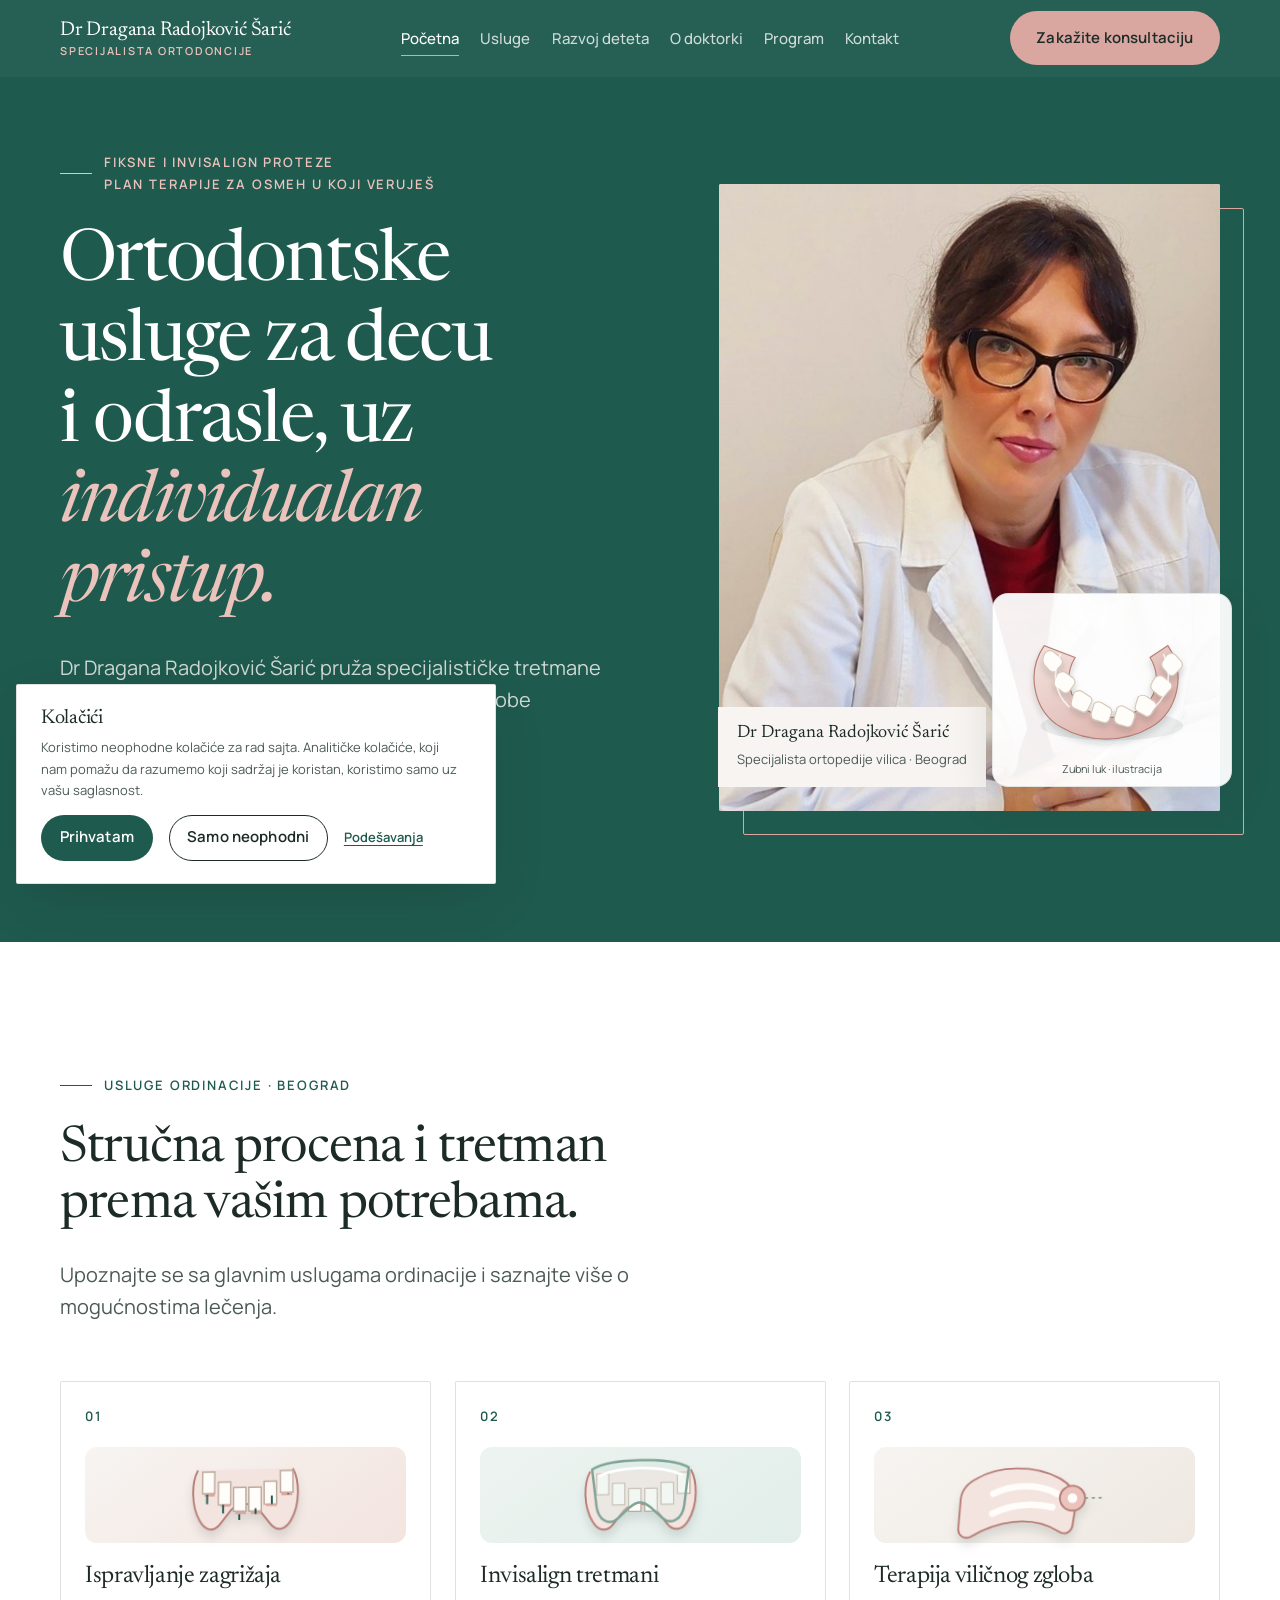
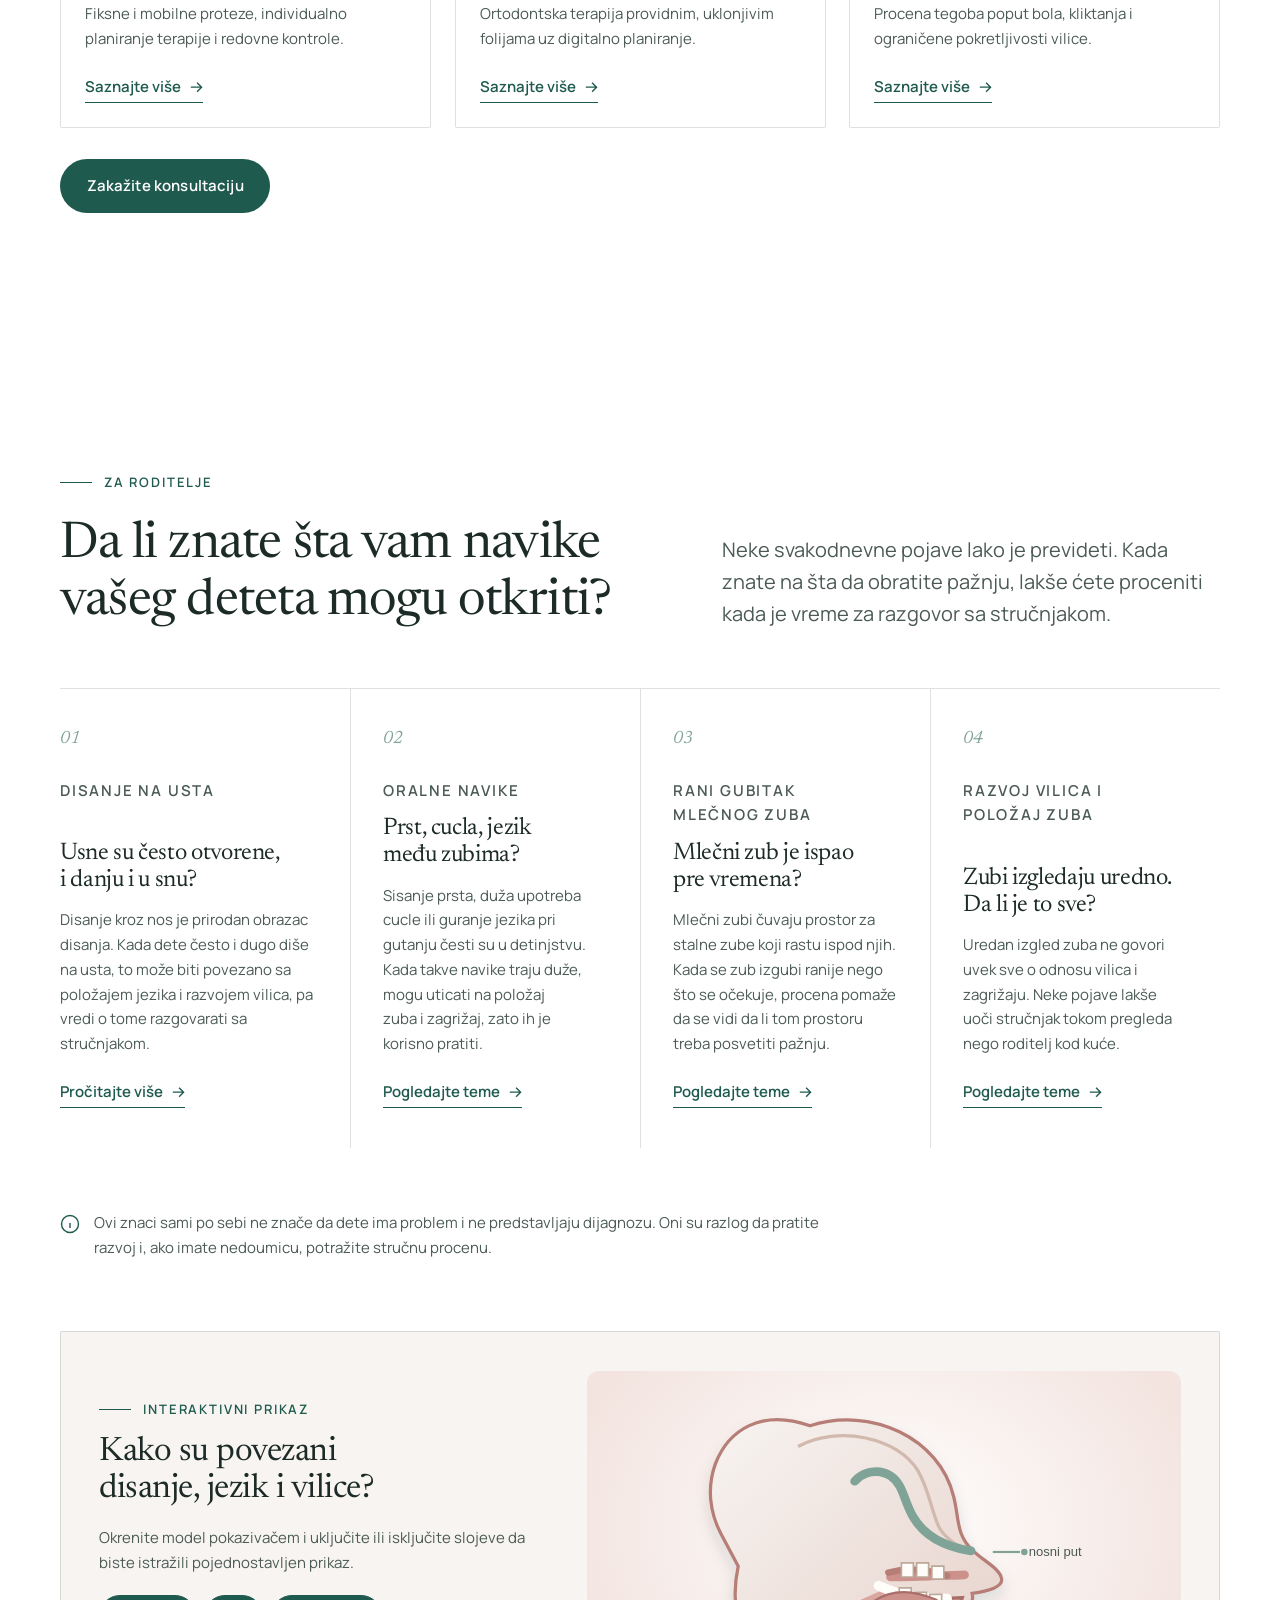
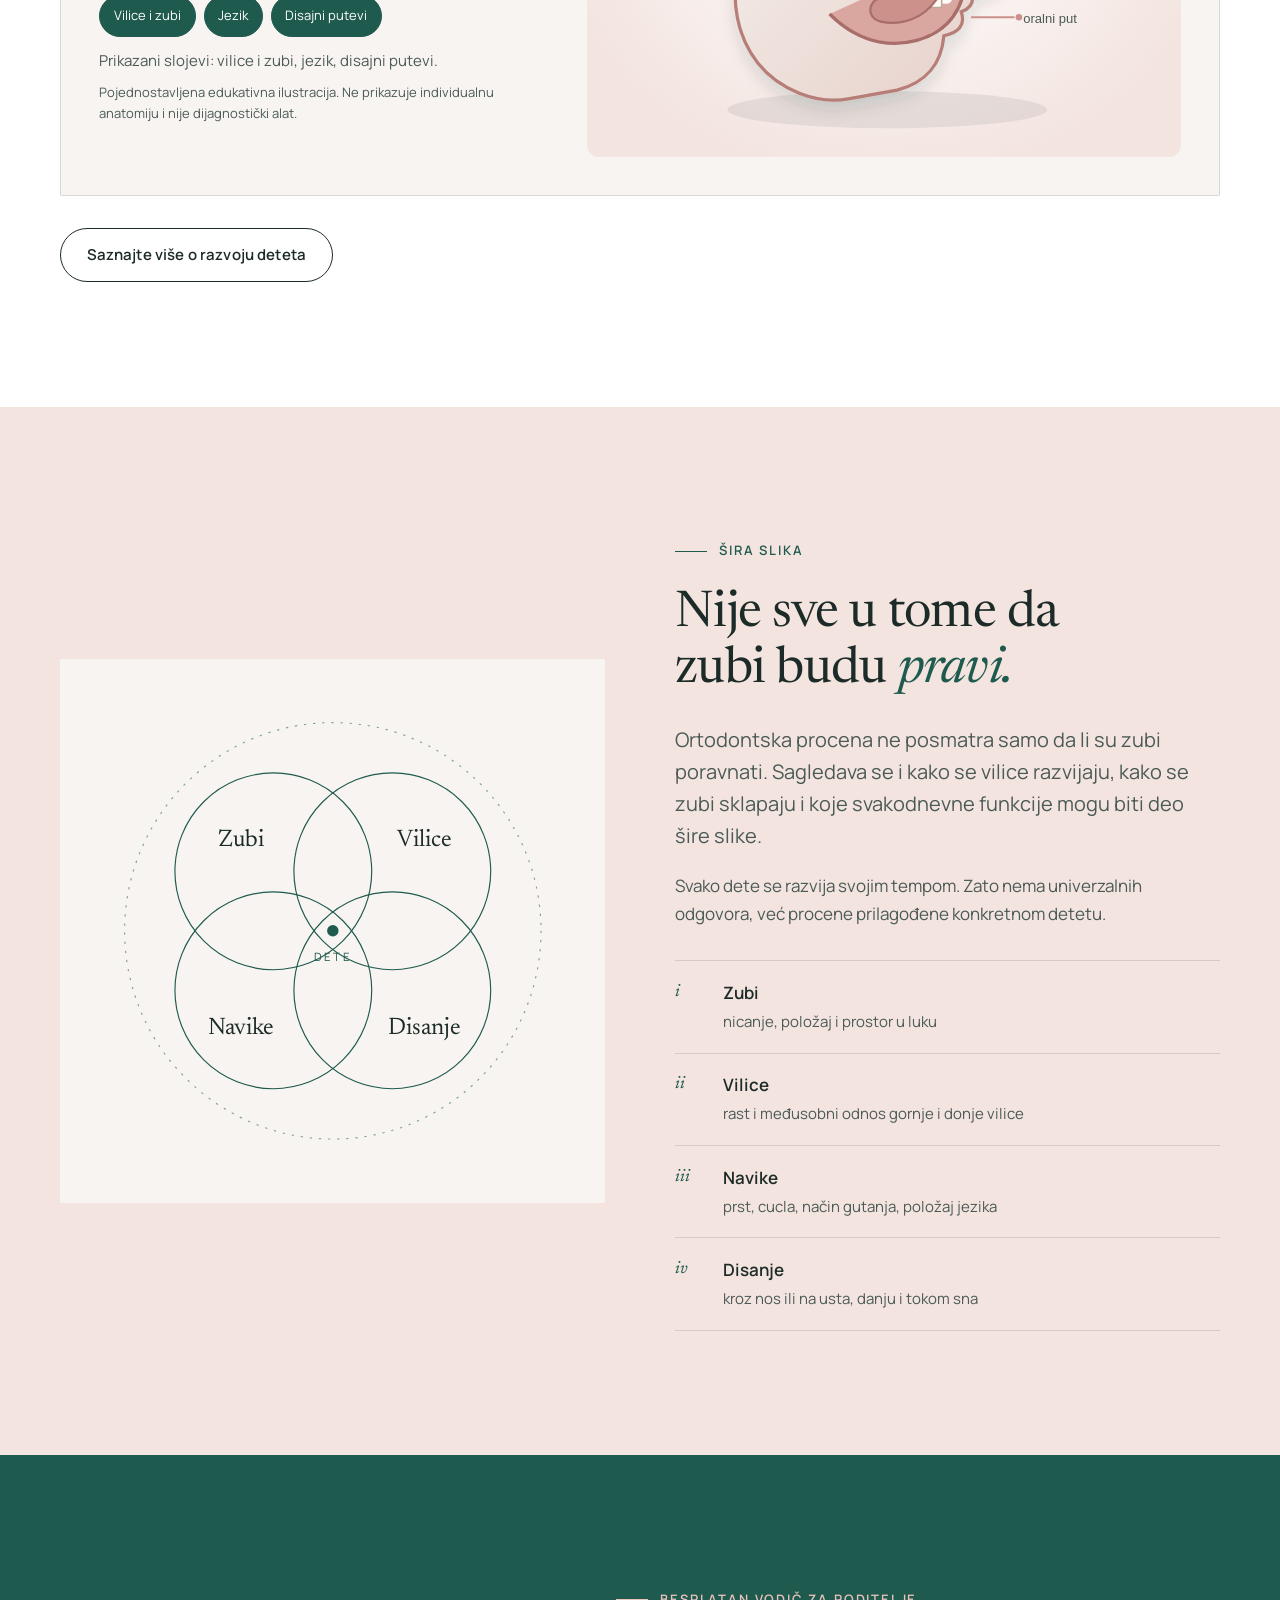
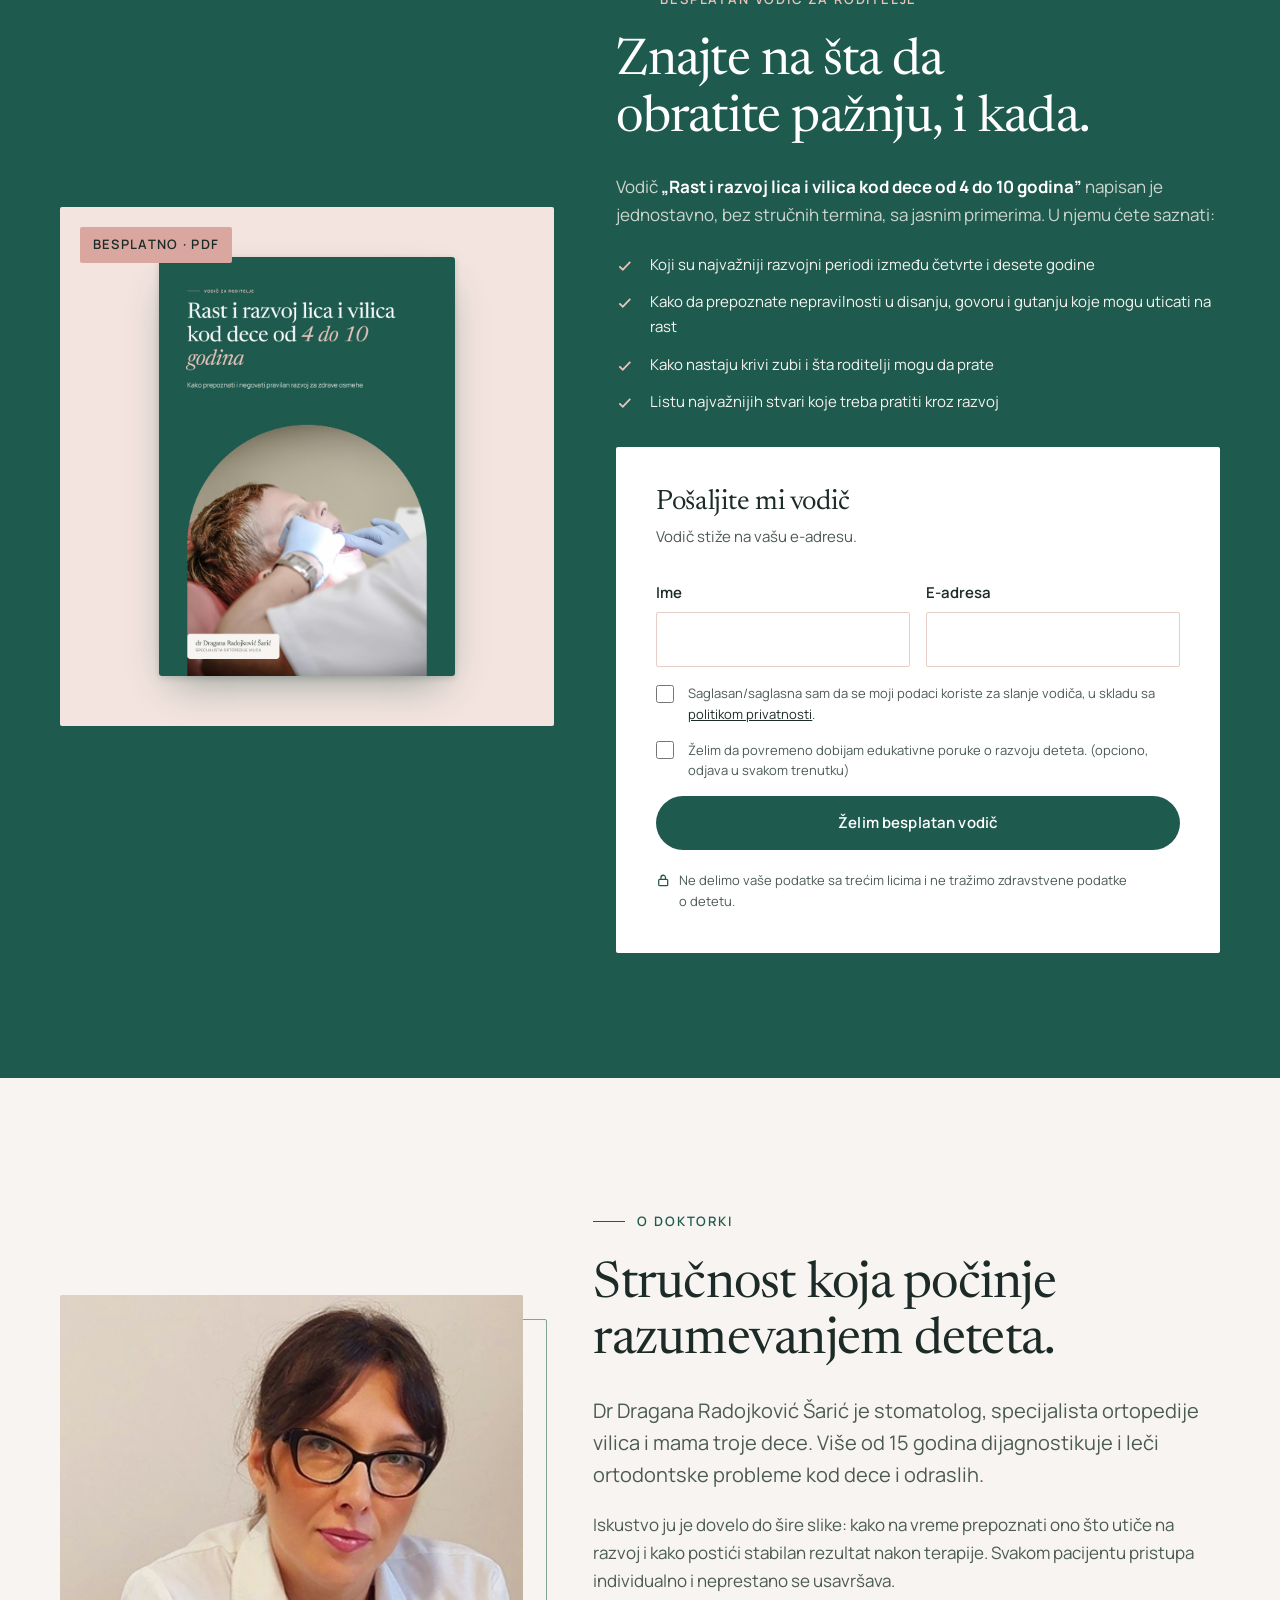
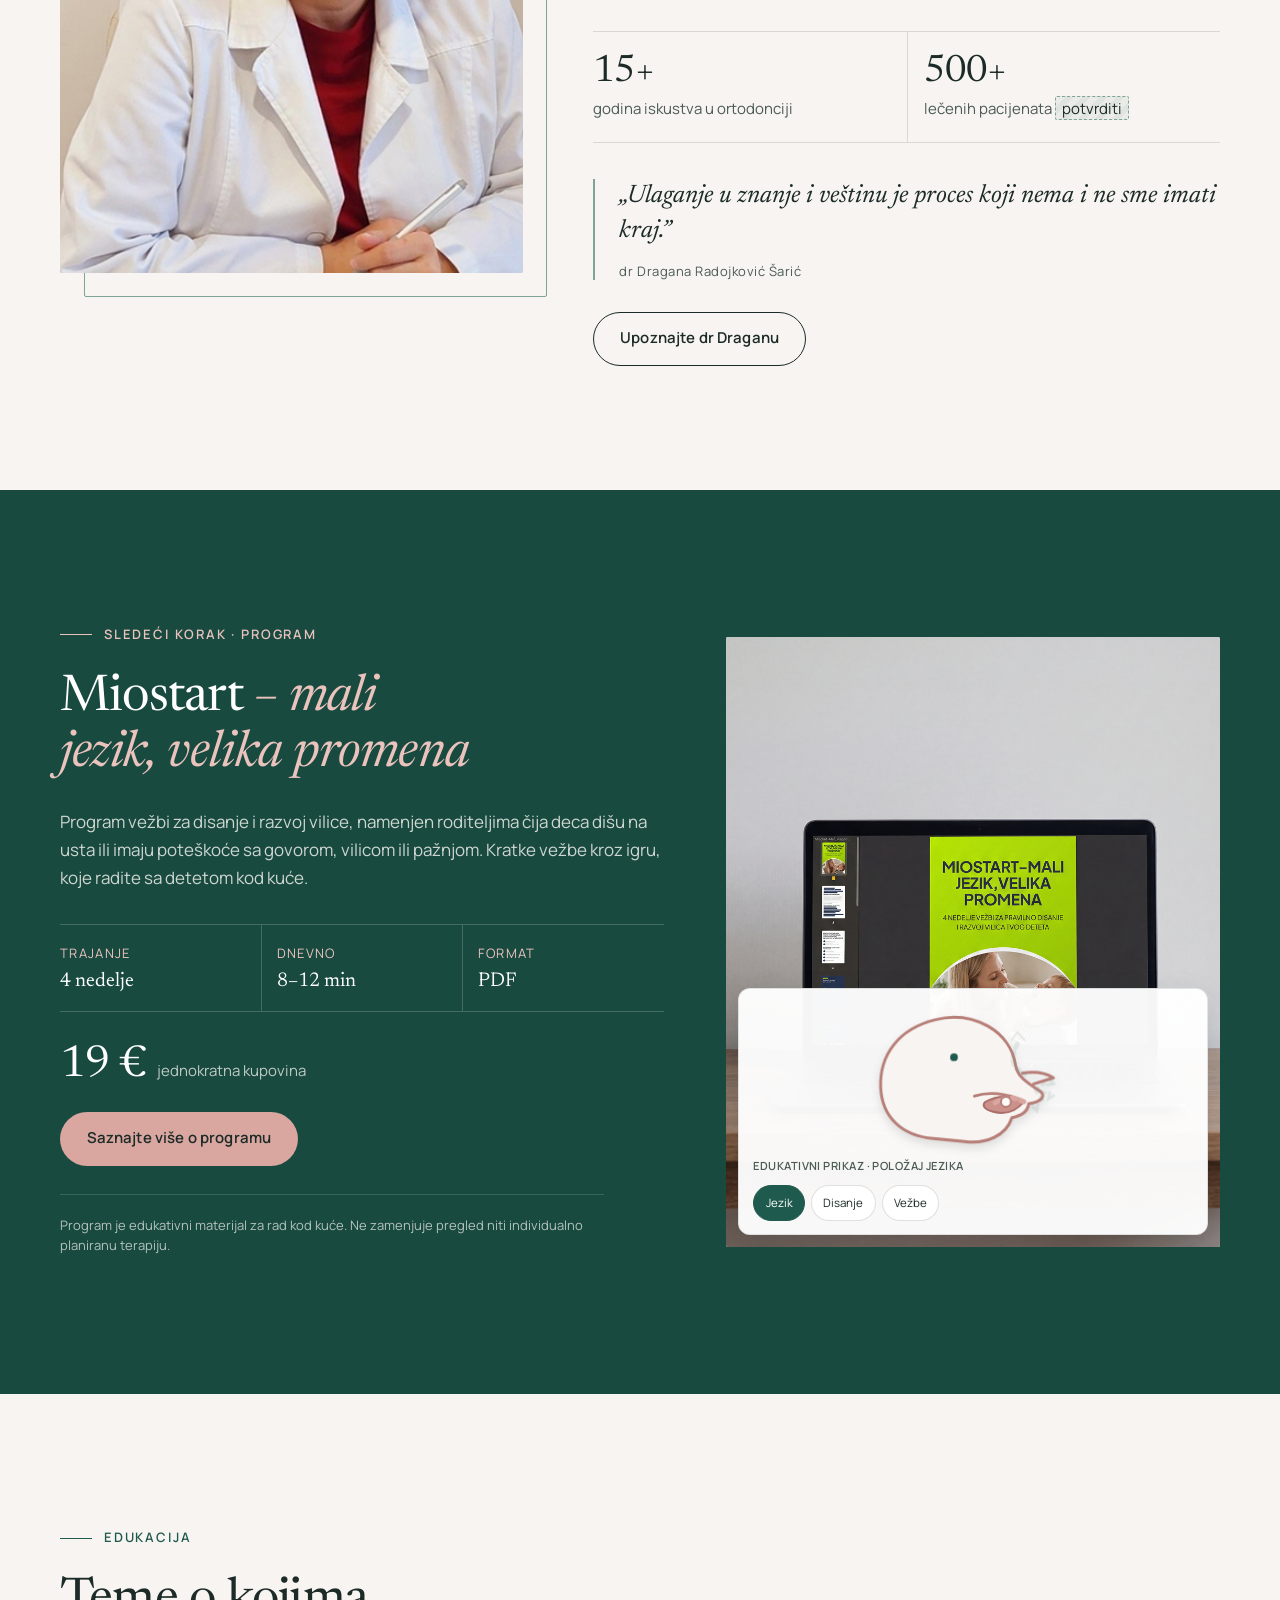
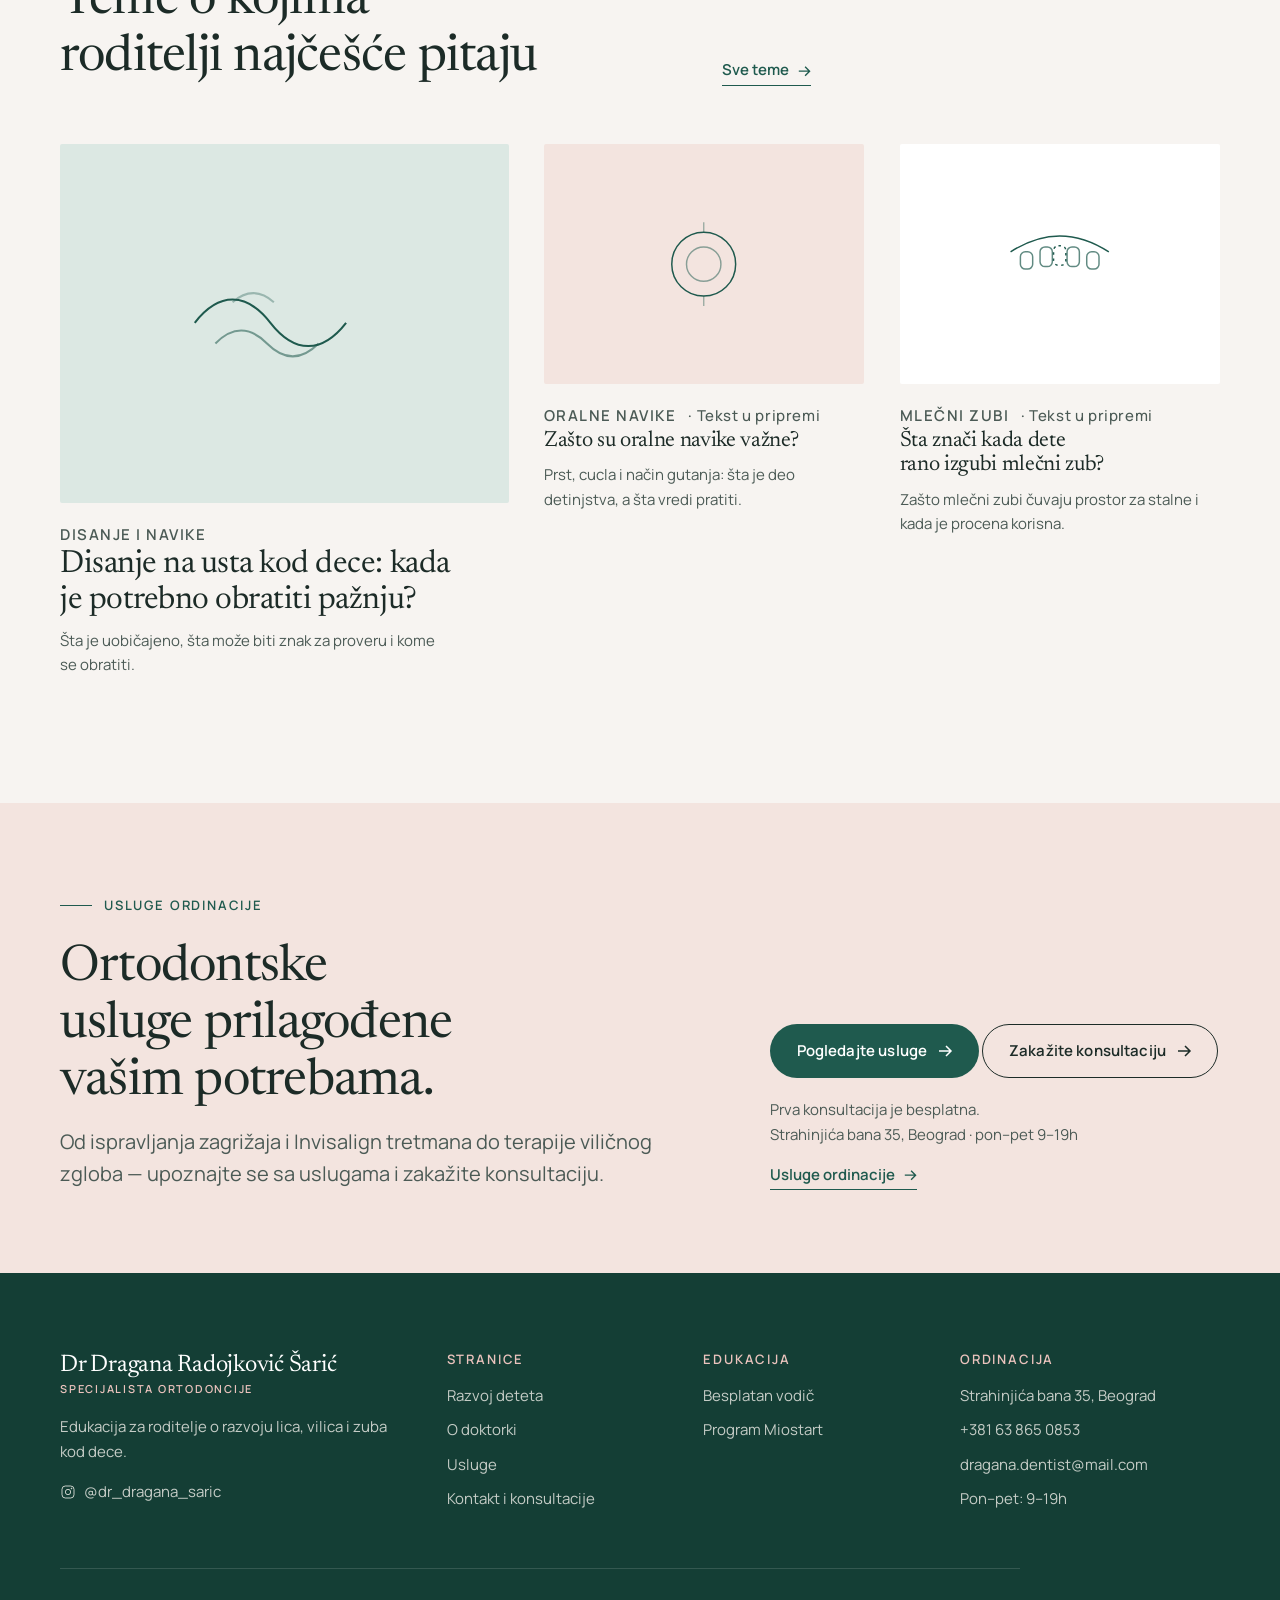
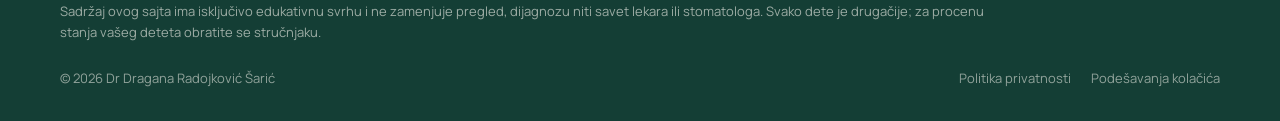
==== commit 9596ac90: "update index" ====
--- a/index.html
+++ b/index.html
@@ -78,7 +78,7 @@
     <section class="hero">
       <div class="container hero__grid">
         <div>
-          <p class="hero__credibility">Specijalista ortodoncije · Više od 15 godina iskustva</p>
+          <p class="hero__credibility"><span>Fiksne i Invisalign proteze<br>Plan terapije za osmeh u koji veruješ</span></p>
           <h1>Ortodontske usluge za decu i odrasle, uz <em>individualan pristup.</em></h1>
           <p class="lead">Dr Dragana Radojković Šarić pruža specijalističke tretmane za ispravljanje zagrižaja, Invisalign terapiju i tegobe viličnog zgloba.</p>
           <div class="btn-row">
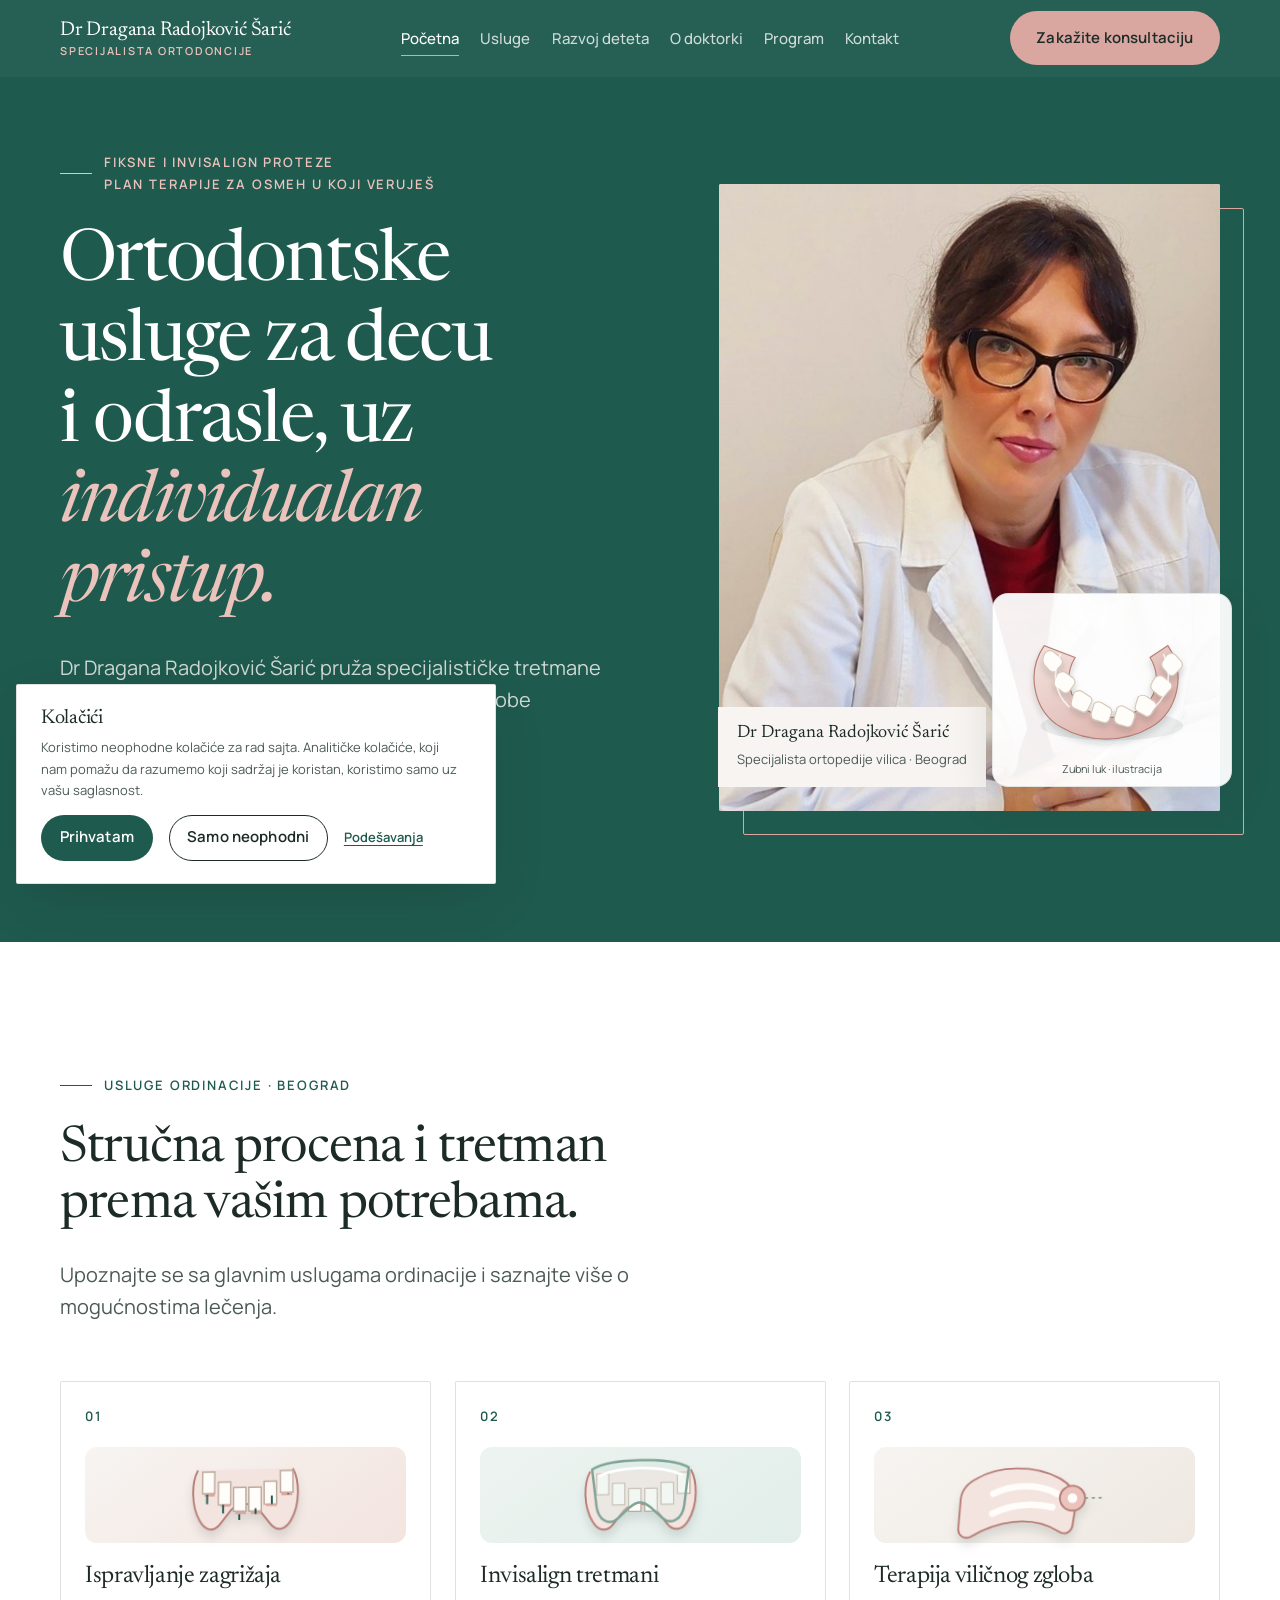
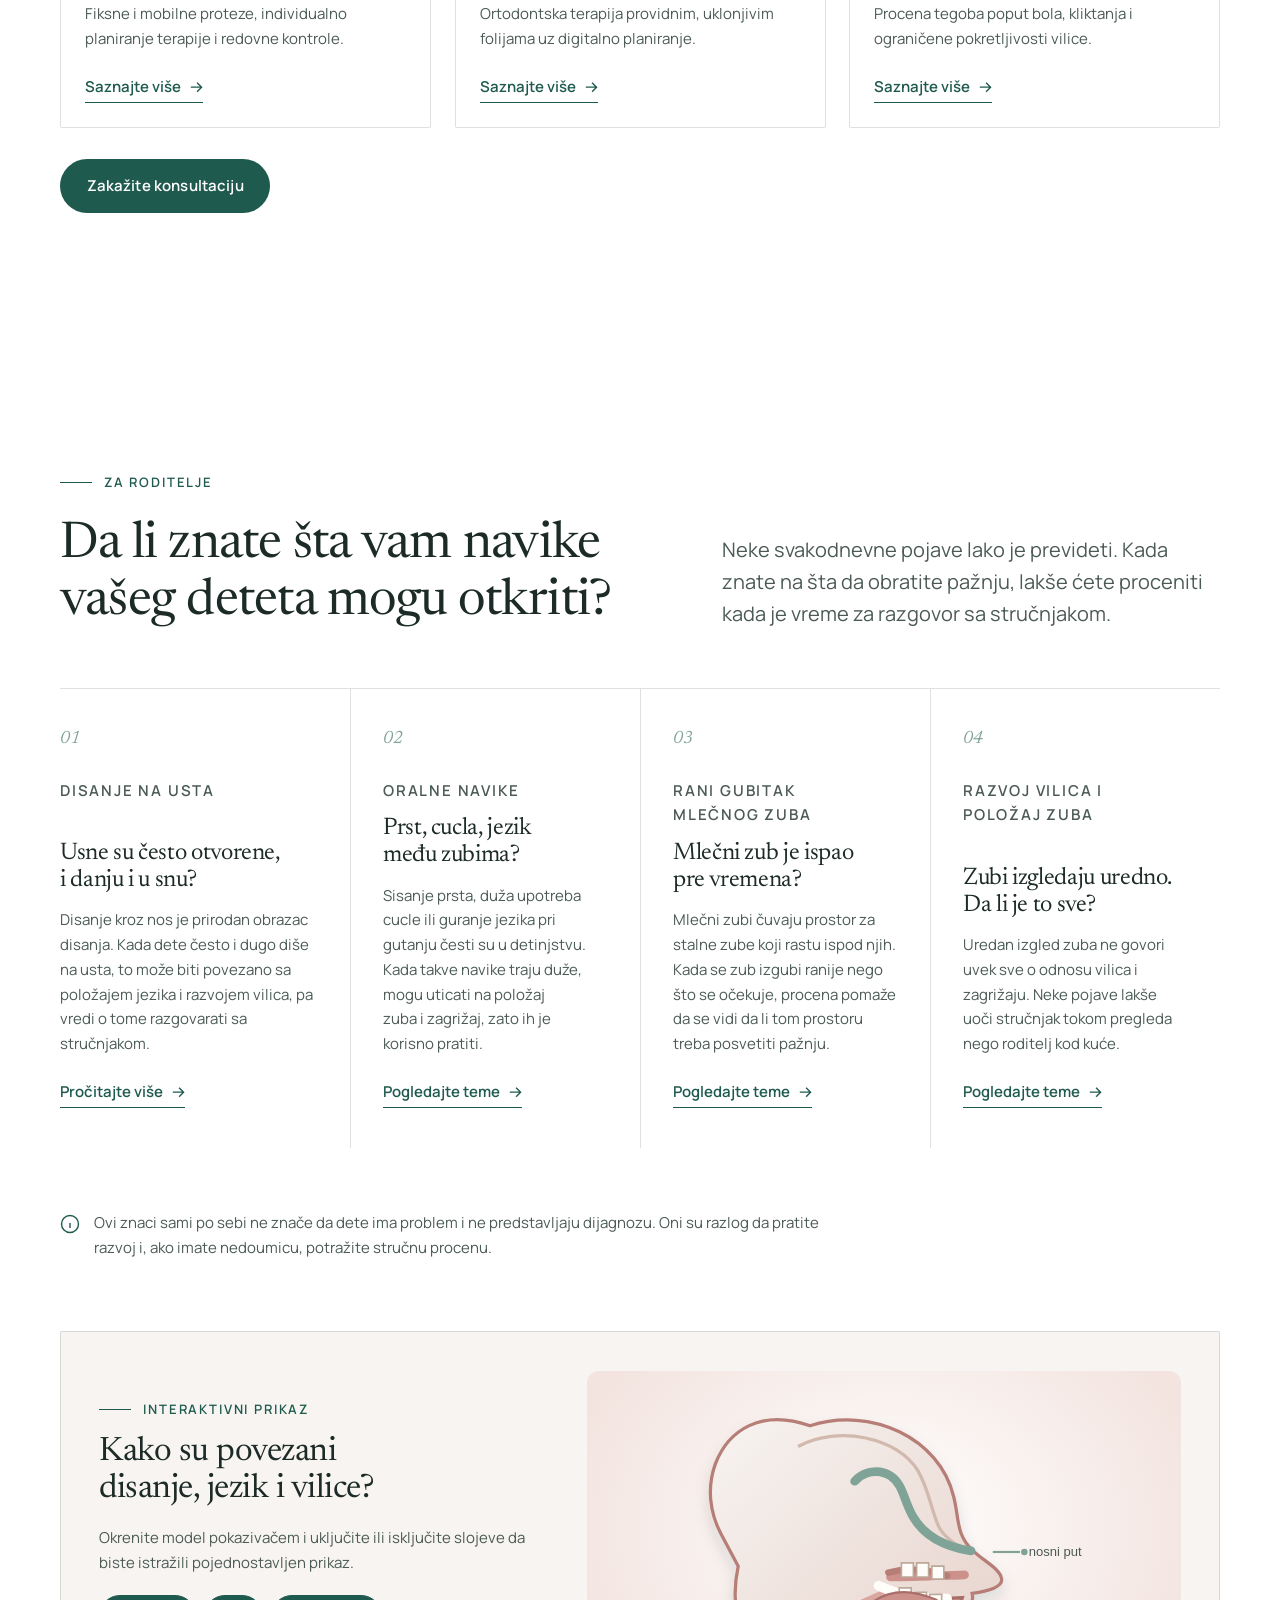
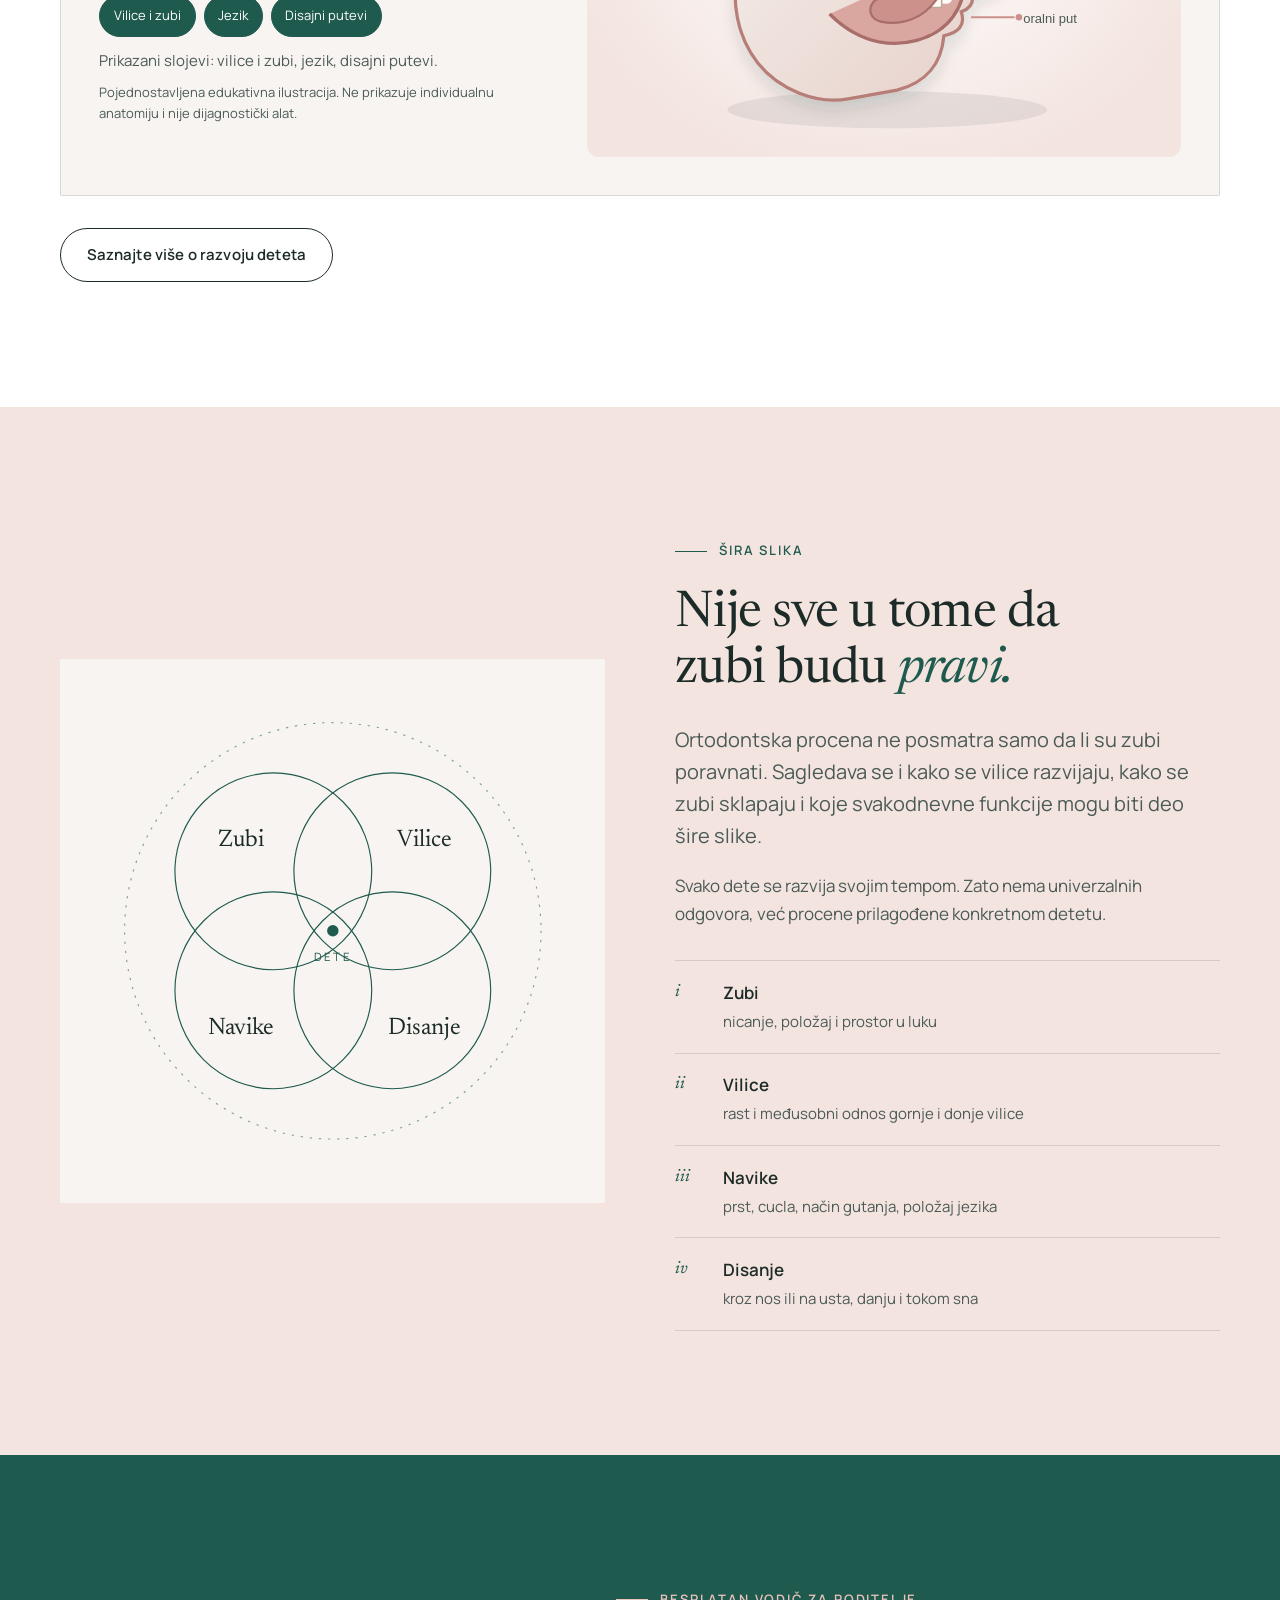
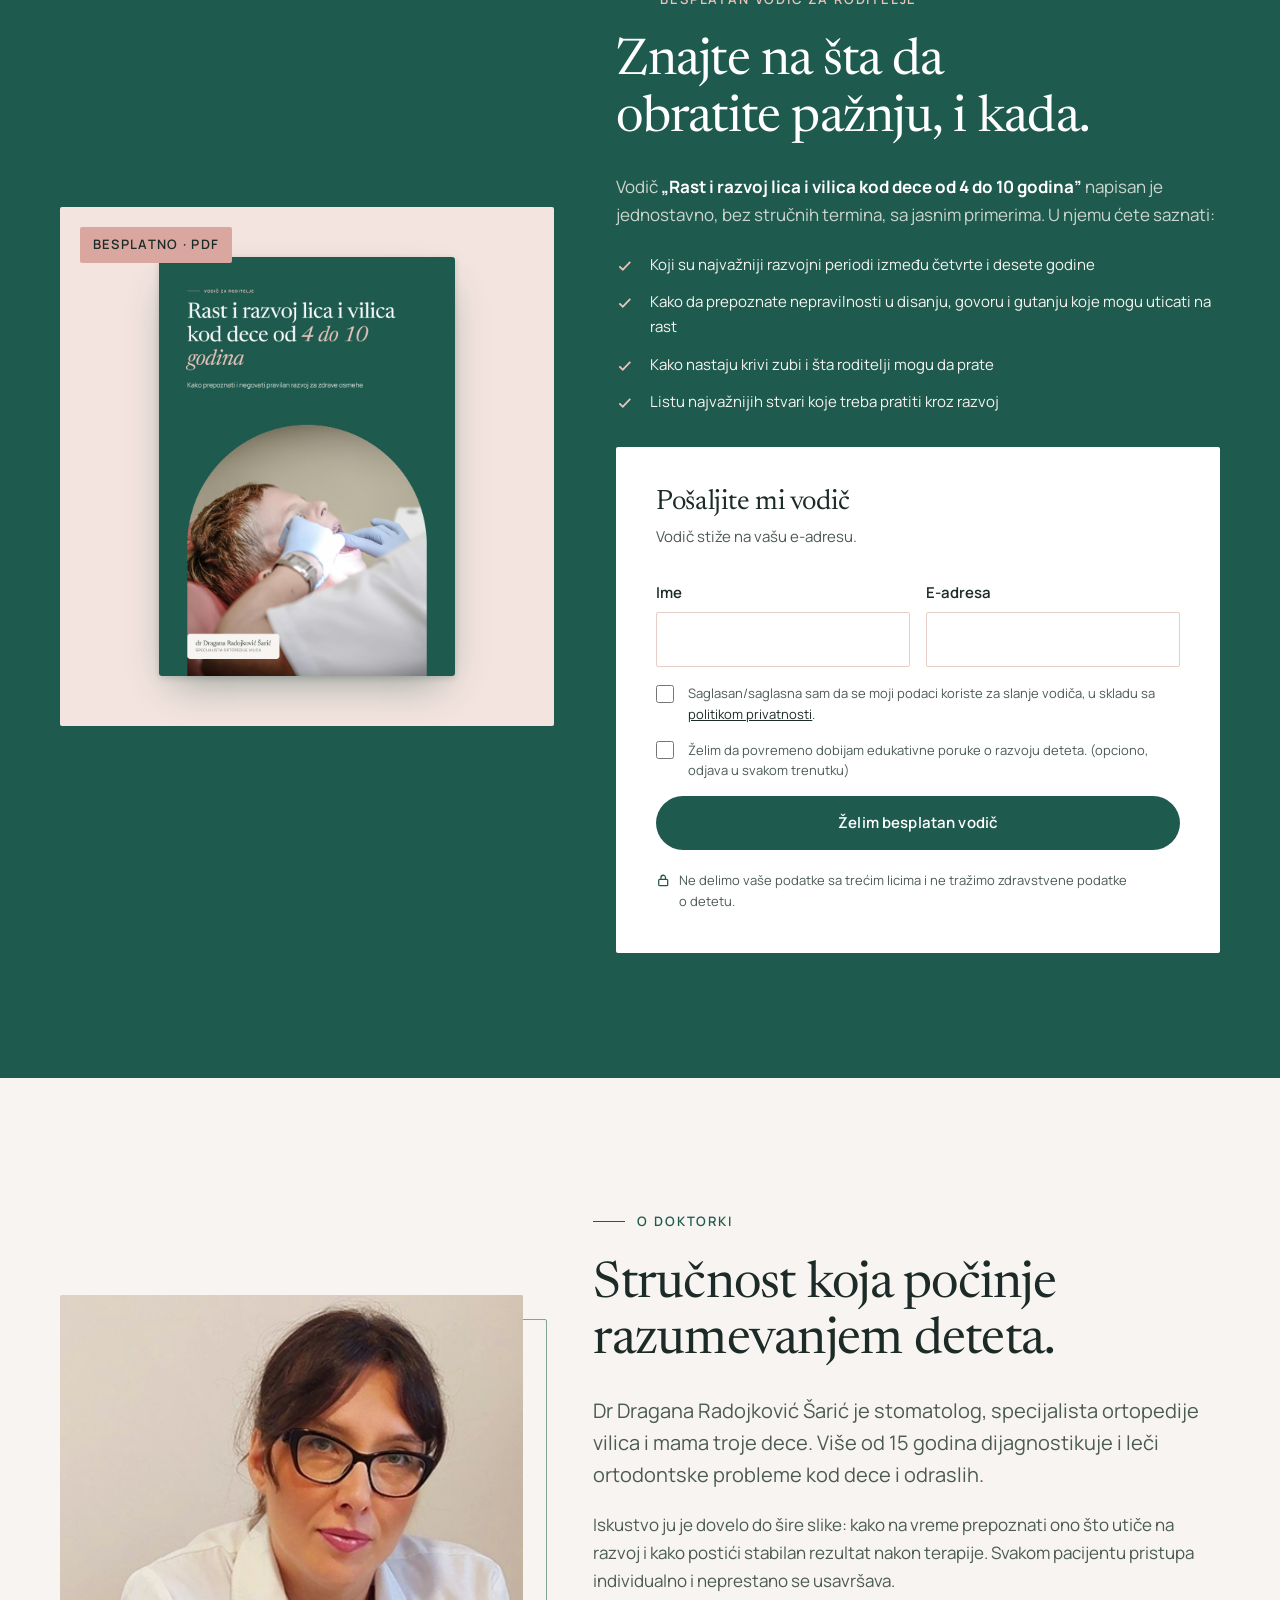
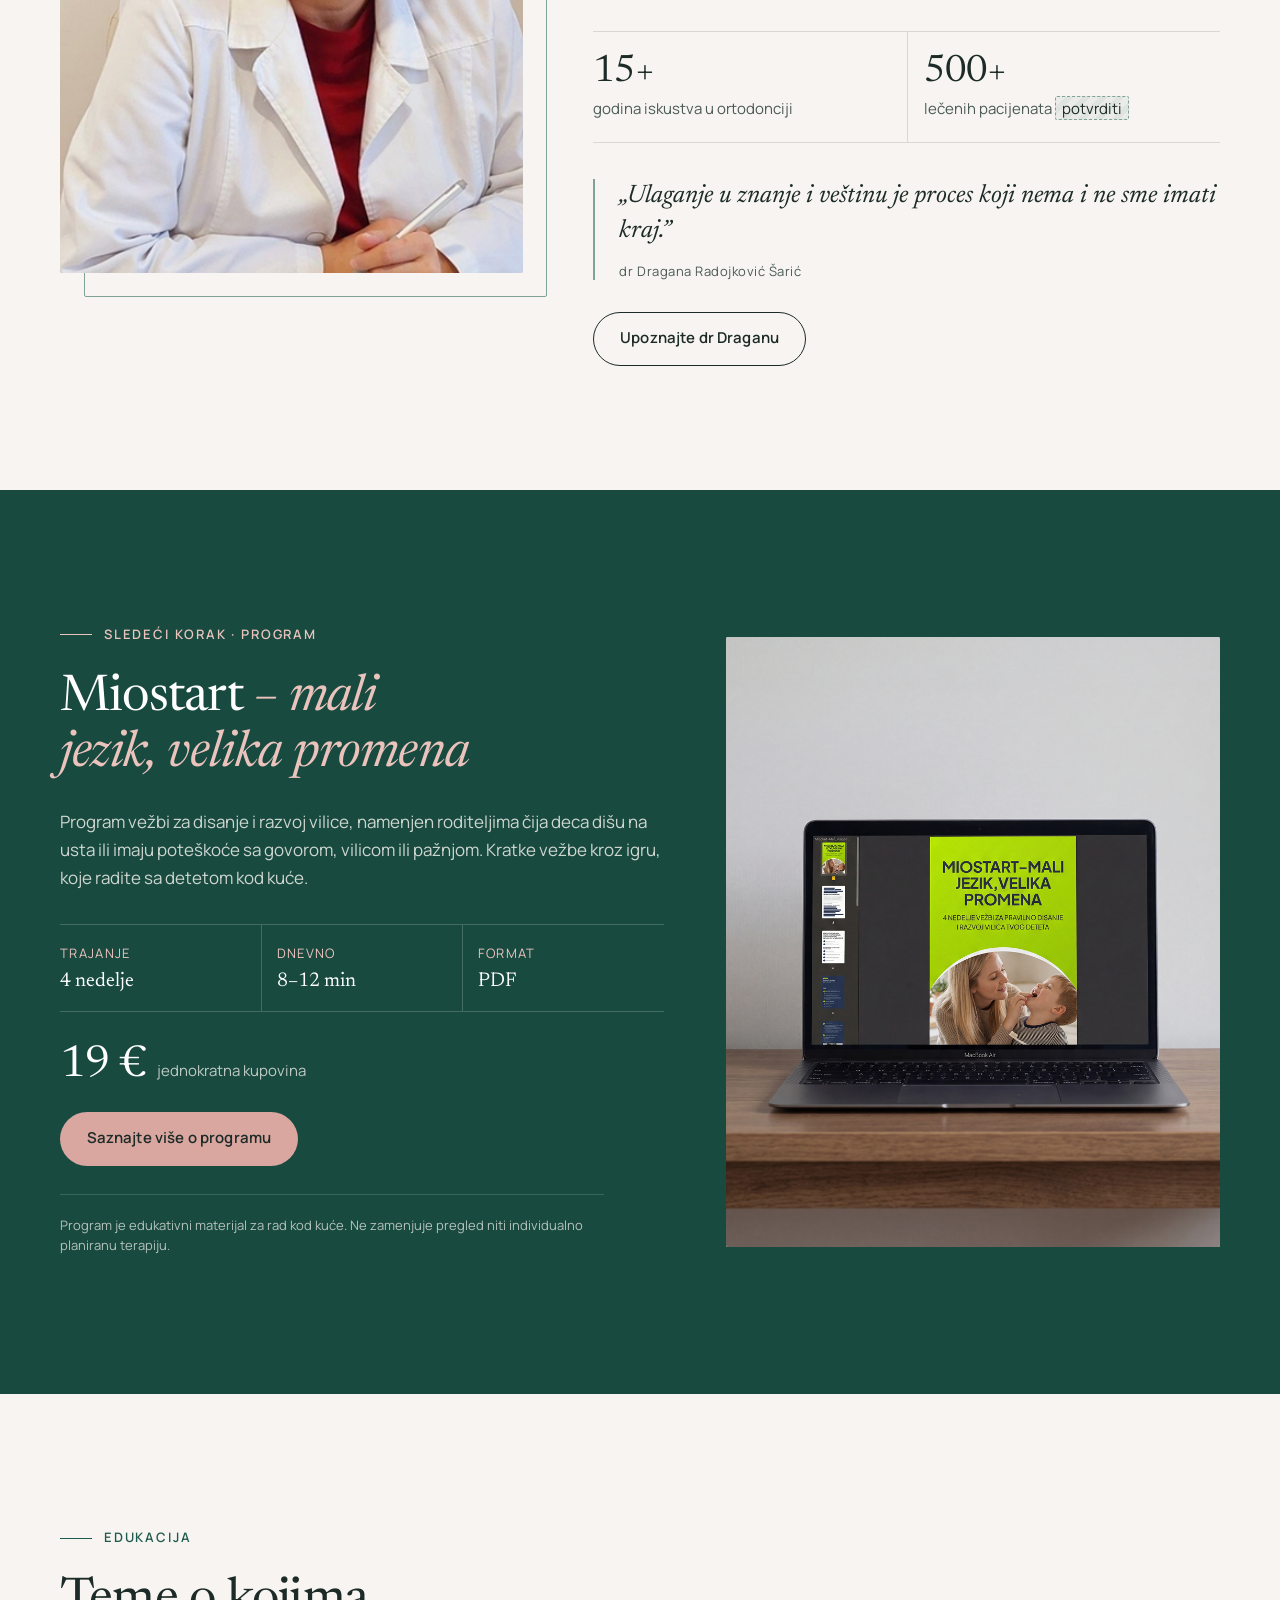
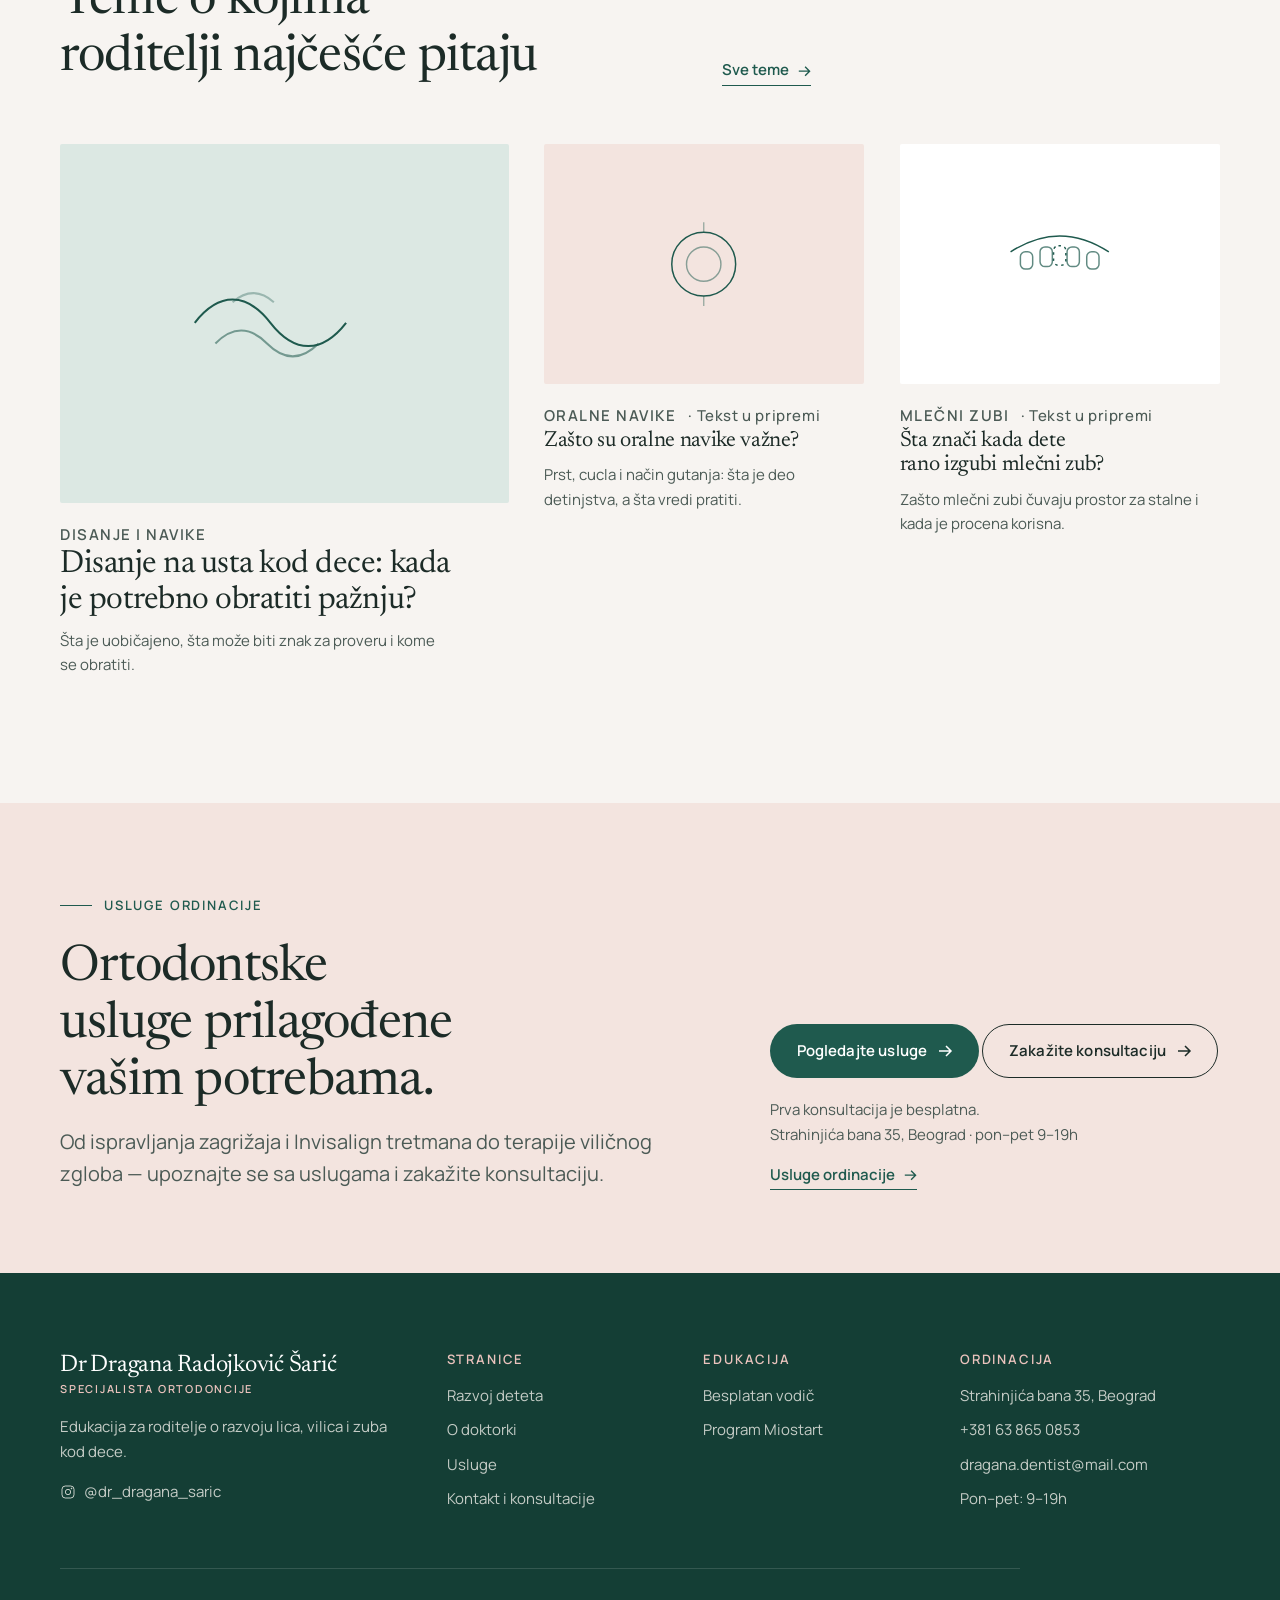
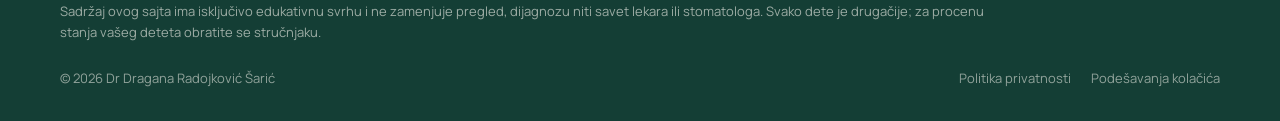
==== commit ee906dc1: "izmena" ====
--- a/index.html
+++ b/index.html
@@ -447,35 +447,6 @@
         </div>
         <figure class="program__visual reveal">
           <img src="assets/img/miostart-program.png" width="972" height="1200" loading="lazy" alt="Program Miostart prikazan na ekranu laptopa">
-          <div class="myo-demo">
-            <div class="myo-demo__scene" data-myo-scene data-step="tongue" aria-hidden="true">
-              <svg viewBox="0 0 260 155" fill="none">
-                <path d="M91 18c40-10 78 13 83 48 2 12 12 18 24 26 7 5 2 11-11 13-1 8-7 12-17 14-6 18-26 27-48 24l-32-3c-33-3-53-22-55-52-2-34 18-61 56-70Z" fill="#F7F4F1" stroke="#B77E77" stroke-width="3"/>
-                <path d="M181 74c13-2 23 0 31 5l-20 6" stroke="#B77E77" stroke-width="3" stroke-linecap="round" stroke-linejoin="round"/>
-                <path d="M177 100c-16-6-32-7-45-3" stroke="#B77E77" stroke-width="3" stroke-linecap="round"/>
-                <path d="M143 103c14-8 27-6 39 0-8 10-19 13-31 10-8-2-12-6-8-10Z" fill="#CB918A" stroke="#A96E69" stroke-width="2"/>
-                <g data-myo-part="tongue">
-                  <path class="myo-path" d="M153 104c10-7 20-6 29-1" stroke="#D9A6A0" stroke-width="5" stroke-linecap="round"/>
-                  <circle cx="164" cy="103" r="5" fill="#FFFDF9" stroke="#B77E77" stroke-width="2"/>
-                </g>
-                <g data-myo-part="nose" opacity=".25">
-                  <path class="myo-path" d="M176 44c-8 14-6 25 7 31" stroke="#7FA396" stroke-width="5" stroke-linecap="round"/>
-                  <path d="M170 40l6-8 7 8" stroke="#7FA396" stroke-width="2" stroke-linecap="round" stroke-linejoin="round"/>
-                </g>
-                <g data-myo-part="muscles" opacity=".25" stroke="#7FA396" stroke-width="3" stroke-linecap="round">
-                  <path class="myo-path" d="M193 91l10-6m-10 6 11 3m-11-3 8 10"/>
-                  <path d="M208 80l4 5-6 1m6 11-5 3 1-6m-12 12-1 6-4-4"/>
-                </g>
-                <circle cx="111" cy="57" r="4" fill="#1F5A4E"/>
-              </svg>
-            </div>
-            <p class="myo-demo__eyebrow">Edukativni prikaz · <span data-myo-caption aria-live="polite">Položaj jezika</span></p>
-            <div class="myo-demo__controls" role="group" aria-label="Izaberite edukativni prikaz">
-              <button type="button" data-myo-step="tongue" aria-pressed="true">Jezik</button>
-              <button type="button" data-myo-step="nose" aria-pressed="false">Disanje</button>
-              <button type="button" data-myo-step="muscles" aria-pressed="false">Vežbe</button>
-            </div>
-          </div>
         </figure>
       </div>
     </section>
--- a/css/style.css
+++ b/css/style.css
@@ -296,13 +296,13 @@
 .anatomy-explorer__copy > p:not(.eyebrow) { color: var(--ink-soft); font-size: var(--fs-sm); }
 .anatomy-explorer__copy .eyebrow { margin-bottom: .85rem; }
 .anatomy-controls { display: flex; flex-wrap: wrap; gap: .5rem; margin: 1.25rem 0 .75rem; }
-.anatomy-toggle, .myo-demo__controls button {
+.anatomy-toggle {
   min-height: 2.6rem; padding: .55rem .85rem; border: 1px solid var(--line); border-radius: 999px;
   background: var(--white); color: var(--ink); font-size: var(--fs-xs); cursor: pointer;
   transition: background .2s, color .2s, border-color .2s, transform .2s;
 }
-.anatomy-toggle:hover, .myo-demo__controls button:hover { transform: translateY(-1px); border-color: var(--sage); }
-.anatomy-toggle[aria-pressed="true"], .myo-demo__controls button[aria-pressed="true"] { background: var(--olive); border-color: var(--olive); color: var(--white); }
+.anatomy-toggle:hover { transform: translateY(-1px); border-color: var(--sage); }
+.anatomy-toggle[aria-pressed="true"] { background: var(--olive); border-color: var(--olive); color: var(--white); }
 .anatomy-explorer__status { min-height: 1.5em; margin: 0 0 .5rem; color: var(--olive); font-size: var(--fs-xs); }
 .anatomy-explorer__note { font-size: var(--fs-xs) !important; color: var(--ink-soft); }
 .anatomy-stage {
@@ -457,28 +457,8 @@
 /* ---------- Program ---------- */
 .program { display: grid; gap: clamp(2rem, 1.5rem + 3vw, 5rem); align-items: center; }
 @media (min-width: 960px) { .program { grid-template-columns: 1.1fr .9fr; } }
-.program__visual { position: relative; margin: 0; border-radius: var(--radius); overflow: hidden; background: #E9ECEB; aspect-ratio: 972 / 1200; max-height: 640px; perspective: 800px; }
+.program__visual { margin: 0; border-radius: var(--radius); overflow: hidden; background: #E9ECEB; aspect-ratio: 972 / 1200; max-height: 640px; }
 .program__visual img { width: 100%; height: 100%; object-fit: cover; transform: scale(1.03); }
-.myo-demo {
-  position: absolute; inset: auto .75rem .75rem; padding: .75rem .9rem .85rem; border: 1px solid rgba(28,43,39,.12);
-  border-radius: .75rem; color: var(--ink); background: rgba(255,255,255,.96); box-shadow: 0 .75rem 2rem rgba(28,43,39,.14);
-}
-.myo-demo__scene { display: grid; place-items: center; height: clamp(6.5rem, 22vw, 9.5rem); transform: perspective(650px) rotateX(5deg) rotateY(-5deg); transform-style: preserve-3d; }
-.myo-demo__scene svg { display: block; height: 100%; width: auto; max-width: 100%; filter: drop-shadow(0 5px 5px rgba(28,43,39,.12)); }
-.myo-demo__eyebrow { margin: .25rem 0 .55rem; color: var(--ink-soft); font-size: .7rem; font-weight: 600; letter-spacing: .04em; text-transform: uppercase; }
-.myo-demo__controls { display: flex; flex-wrap: wrap; gap: .4rem; }
-.myo-demo__controls button { min-height: 2.25rem; padding: .4rem .7rem; font-size: .72rem; }
-[data-myo-part] .myo-path { stroke-dasharray: 4 5; animation: myo-flow 2.4s linear infinite; }
-@keyframes myo-flow { to { stroke-dashoffset: -27; } }
-.myo-demo__scene[data-step="tongue"] [data-myo-part="tongue"],
-.myo-demo__scene[data-step="nose"] [data-myo-part="nose"],
-.myo-demo__scene[data-step="muscles"] [data-myo-part="muscles"] { opacity: 1; }
-.myo-demo__scene[data-step="tongue"] [data-myo-part="nose"],
-.myo-demo__scene[data-step="tongue"] [data-myo-part="muscles"],
-.myo-demo__scene[data-step="nose"] [data-myo-part="tongue"],
-.myo-demo__scene[data-step="nose"] [data-myo-part="muscles"],
-.myo-demo__scene[data-step="muscles"] [data-myo-part="tongue"],
-.myo-demo__scene[data-step="muscles"] [data-myo-part="nose"] { opacity: .18; }
 .program__specs { display: grid; grid-template-columns: repeat(3, 1fr); border-block: 1px solid rgba(247,245,239,.2); margin: 2rem 0; }
 .program__specs div { padding: 1.1rem .75rem 1.1rem 0; }
 .program__specs div + div { padding-left: .9rem; border-left: 1px solid rgba(247,245,239,.2); }
@@ -521,10 +501,9 @@
   .jaw-float { right: -.4rem; bottom: .75rem; width: 44%; padding: .35rem .45rem; }
   .jaw-float__label { font-size: .6rem; }
   .anatomy-stage { min-height: 11rem; }
-  .myo-demo { inset: auto .5rem .5rem; padding: .55rem .65rem .65rem; }
 }
 @media (prefers-reduced-motion: reduce) {
-  .jaw-float__scene, .myo-demo__scene, [data-myo-part] .myo-path { animation: none !important; }
+  .jaw-float__scene { animation: none !important; }
   [data-tilt].tilt-ready, .service-model svg, .anatomy-stage__scene { transition: none !important; }
 }
 
